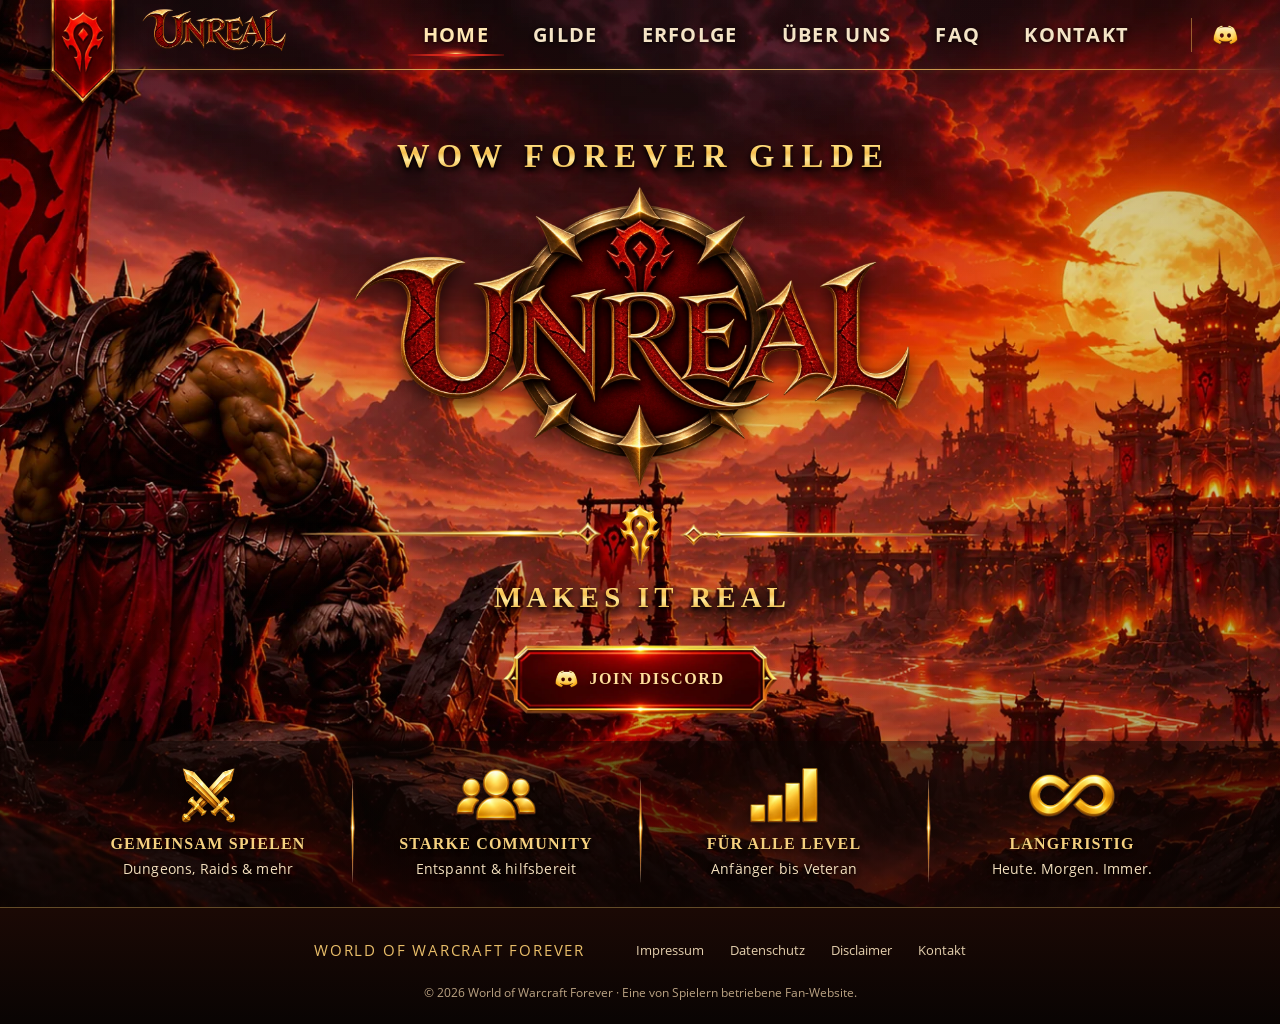
==== index.html @ 1683ee22 "Add files via upload Initial upload of Unreal guild website" ====
<!DOCTYPE html>

<html lang="de">
<head>
<meta charset="utf-8"/>
<meta content="width=device-width, initial-scale=1" name="viewport"/>
<meta content="Unreal ist eine Horde-PvE-Gilde in World of Warcraft Forever. Lerne unsere Gemeinschaft kennen und entdecke Dungeons, Raids, gemeinsame Abenteuer und unsere Werte." name="description"/>
<meta content="#100604" name="theme-color"/>
<title>Unreal – Horde-PvE-Gilde in World of Warcraft Forever</title>
<link href="styles.css?v=v20-home-spacing-header-crest" rel="stylesheet"/>
<meta content="website" property="og:type"/><meta content="de_DE" property="og:locale"/><meta content="Unreal – World of Warcraft Forever" property="og:site_name"/><meta content="Unreal – Horde-PvE-Gilde in World of Warcraft Forever" property="og:title"/><meta content="Unreal ist eine Horde-PvE-Gilde in World of Warcraft Forever. Lerne unsere Gemeinschaft kennen und entdecke Dungeons, Raids, gemeinsame Abenteuer und unsere Werte." property="og:description"/><meta content="summary" name="twitter:card"/><meta content="Unreal – Horde-PvE-Gilde in World of Warcraft Forever" name="twitter:title"/><meta content="Unreal ist eine Horde-PvE-Gilde in World of Warcraft Forever. Lerne unsere Gemeinschaft kennen und entdecke Dungeons, Raids, gemeinsame Abenteuer und unsere Werte." name="twitter:description"/><meta content="index,follow,max-image-preview:large" name="robots"/></head>
<body class="home-page-body">
<header class="site-header">
<a aria-label="Unreal, Startseite" class="brand" href="index.html">
<img alt="" class="brand-banner" src="assets/horde-banner.webp"/>
<span class="brand-copy">
<img alt="Unreal" class="brand-wordmark" src="assets/unreal-wordmark.webp"/>
</span>
</a>
<button aria-expanded="false" aria-label="Menü öffnen" class="menu-toggle">☰</button>
<nav aria-label="Hauptnavigation" class="nav">
<a class="active" href="index.html">Home</a>
<a href="gilde.html">Gilde</a>
<a href="erfolge.html">Erfolge</a>
<a href="ueber-uns.html">Über uns</a>
<a href="faq.html">FAQ</a>
<a href="kontakt.html">Kontakt</a>
</nav>
<a aria-label="Discord-Server öffnen" class="header-discord" href="https://discord.gg/68T92xhXNz">
<img alt="" src="assets/discord-gold.webp"/>
</a>
</header>
<main>
<section aria-label="World of Warcraft Forever" class="hero" id="start">
<div class="hero-content">
<h1 class="hero-kicker">WoW Forever Gilde</h1>
<img alt="UNREAL – Gildenlogo" class="hero-guild-logo" src="assets/unreal-guild-logo.webp"/>
<div aria-hidden="true" class="hero-rule">
<img alt="" class="rule-side rule-left" src="assets/hero-rule-mirrored.webp"/>
<img alt="Symbol der Horde" class="hero-emblem" src="assets/horde-symbol.webp"/>
<img alt="" class="rule-side rule-right" src="assets/hero-rule-right.webp"/>
</div>
<p class="hero-subtitle">Makes it real</p>
<a class="btn btn-discord" href="https://discord.gg/68T92xhXNz">
<span class="cta-label"><img alt="" src="assets/discord-gold.webp"/>Join Discord</span>
</a>
</div>
<div aria-label="Was unsere Gilde ausmacht" class="features">
<article class="feature">
<div class="feature-icon"><img alt="Zwei gekreuzte Schwerter als Symbol für gemeinsame Abenteuer" src="assets/feature-swords.webp"/></div>
<h2>Gemeinsam spielen</h2><p>Dungeons, Raids &amp; mehr</p>
</article>
<article class="feature">
<div class="feature-icon"><img alt="Symbol für die Gemeinschaft der Gilde" src="assets/feature-community.webp"/></div>
<h2>Starke Community</h2><p>Entspannt &amp; hilfsbereit</p>
</article>
<article class="feature">
<div class="feature-icon"><img alt="Symbol für Spieler aller Erfahrungsstufen" src="assets/feature-bars.webp"/></div>
<h2>Für alle Level</h2><p>Anfänger bis Veteran</p>
</article>
<article class="feature">
<div class="feature-icon"><img alt="Unendlichkeitssymbol für langfristiges gemeinsames Spielen" src="assets/feature-infinity.webp"/></div>
<h2>Langfristig</h2><p>Heute. Morgen. Immer.</p>
</article>
</div>
</section>
</main>
<footer class="site-footer">
<div class="footer-top">
<div class="footer-brand">World of Warcraft Forever</div>
<nav aria-label="Fußnavigation" class="footer-links">
<a href="impressum.html">Impressum</a>
<a href="datenschutz.html">Datenschutz</a>
<a href="disclaimer.html">Disclaimer</a>
<a href="kontakt.html">Kontakt</a>
</nav>
</div>
<p class="copyright">© 2026 World of Warcraft Forever · Eine von Spielern betriebene Fan-Website.</p>
</footer>
<script src="script.js"></script>
</body>
</html>
---- styles.css ----
@font-face{font-family:"Open Sans";src:url("assets/fonts/OpenSans-Regular.ttf") format("truetype");font-style:normal;font-weight:400;font-display:swap;}
@font-face{font-family:"Open Sans";src:url("assets/fonts/OpenSans-Semibold.ttf") format("truetype");font-style:normal;font-weight:600;font-display:swap;}
@font-face{font-family:"Open Sans";src:url("assets/fonts/OpenSans-Bold.ttf") format("truetype");font-style:normal;font-weight:700;font-display:swap;}

:root{
  --bg: #100705;
  --bg2: #1b0a06;
  --panel: rgba(30, 10, 6, .88);
  --gold: #e8bd69;
  --gold-soft: #b98b43;
  --red: #8e1711;
  --text: #f5e8d0;
  --muted: #c6ad8b;
  --line: rgba(224, 174, 88, .42);
  --header-h: 82px;
}
*{ box-sizing: border-box; }
html{ scroll-behavior: smooth; }
body{
  margin: 0; background: var(--bg); color: var(--text);
  font-family: "Open Sans", Arial, sans-serif; font-size: max(12px, 16px); line-height: 1.65;
}
a{ color: inherit; text-decoration: none; }
button, a{ -webkit-tap-highlight-color: transparent; }
.site-header{
  position: fixed; inset: 0 0 auto; z-index: 50; min-height: var(--header-h);
  display: flex; align-items: center; justify-content: space-between; gap: 24px;
  padding: 0 clamp(18px, 4vw, 64px);
  background: linear-gradient(180deg, rgba(12,5,3,.92), rgba(12,5,3,.48));
  border-bottom: 1px solid var(--line); backdrop-filter: blur(9px);
}
.brand{ display:flex; align-items:center; gap:14px; min-width: 190px; }
.brand-mark{
  width: 62px; height: 76px; margin-top: 8px; display:grid; place-items:center;
  background: linear-gradient(145deg,#a91d16,#4b0808); border:2px solid var(--gold);
  clip-path: polygon(50% 0, 94% 13%, 90% 75%, 50% 100%, 10% 75%, 6% 13%);
  filter: drop-shadow(0 0 8px rgba(220,90,25,.45));
}
.brand-mark svg{ width: 38px; height: 46px; }
.brand-name{ color:var(--gold); font-size: max(12px, 15px); letter-spacing:.12em; line-height:1.2; text-transform:uppercase; }
.brand-sub{ display:block; color:#e6d2b0; font-size: max(12px, 12px); letter-spacing:.1em; margin-top:4px; }
.nav{ display:flex; align-items:center; justify-content:center; gap:clamp(14px,2.2vw,34px); }
.nav a{ color:#f0dfc2; font-size: max(12px, 13px); letter-spacing:.07em; text-transform:uppercase; padding:29px 0 25px; border-bottom:2px solid transparent; }
.nav a:hover, .nav a.active{ color:var(--gold); border-color:var(--gold); text-shadow:0 0 12px #a94d16; }
.header-discord{ display:flex; align-items:center; gap:9px; color:var(--gold); font-size: max(12px, 13px); border-left:1px solid var(--line); padding-left:22px; }
.header-discord svg{ width:23px; height:23px; fill:currentColor; }
.menu-toggle{ display:none; background:none; border:1px solid var(--line); color:var(--gold); padding:8px 11px; font-size: max(12px, 18px); }
.hero{
  min-height: 100svh; position:relative; display:flex; align-items:center; justify-content:center;
  padding: calc(var(--header-h) + 40px) 22px 40px; overflow:hidden; isolation:isolate;
  background: #210a06 url("assets/horde-hero.webp") center center / cover no-repeat;
}
.hero::before{ content:""; position:absolute; inset:0; z-index:-1; background:linear-gradient(90deg,rgba(15,4,2,.32),rgba(15,4,2,.1) 45%,rgba(15,4,2,.24)),linear-gradient(180deg,rgba(8,3,2,.34),transparent 38%,rgba(10,3,2,.38)); }
.hero-content{ width:min(900px,90vw); text-align:center; margin-left:clamp(80px,16vw,250px); transform:translateY(-2vh); }
.eyebrow{ color:var(--gold); text-transform:uppercase; letter-spacing:.28em; font-size: max(12px, 13px); margin:0 0 10px; text-shadow:0 2px 8px #160400; }
.hero-title{ margin:0; color:#ffe0a0; text-transform:uppercase; font-size: max(12px, clamp(38px,6vw,82px)); line-height:.98; font-weight:500; letter-spacing:.055em; text-shadow:0 4px 20px #190500,0 0 24px rgba(255,157,50,.4); }
.hero-rule{ display:flex; align-items:center; justify-content:center; gap:15px; margin:22px auto 17px; width:min(500px,80%); color:var(--gold); }
.hero-rule::before, .hero-rule::after{ content:""; height:2px; flex:1; background:linear-gradient(90deg,transparent,var(--gold)); box-shadow:0 0 8px #f80; }
.hero-rule::after{ transform:scaleX(-1); }
.horde-glyph{ font-size: max(12px, 31px); line-height:1; color:#ffd47c; text-shadow:0 0 14px #e64b14; }
.hero-subtitle{ margin:0 0 28px; color:#ffe2b0; text-transform:uppercase; letter-spacing:.16em; font-size: max(12px, clamp(17px,2vw,25px)); text-shadow:0 2px 10px #260700; }
.btn{
  display:inline-flex; align-items:center; justify-content:center; gap:12px; min-height:56px;
  padding:13px 34px; border:1px solid #e5b75e; border-radius:4px;
  color:#ffe8bd; background:linear-gradient(180deg,#29130b,#090504);
  box-shadow:0 0 0 3px rgba(14,5,2,.55),0 0 22px rgba(237,119,27,.35),inset 0 1px rgba(255,230,175,.22);
  font-family:inherit; font-size: max(12px, 15px); font-weight:bold; letter-spacing:.12em; text-transform:uppercase;
  transition:transform .2s, box-shadow .2s;
}
.btn:hover{ transform:translateY(-2px); box-shadow:0 0 0 3px rgba(14,5,2,.55),0 0 30px rgba(237,119,27,.6); }
.btn-discord svg{ width:22px; height:22px; fill:currentColor; }
.features{
  position:absolute; bottom:0; left:0; right:0; display:grid; grid-template-columns:repeat(4,1fr);
  padding:25px clamp(12px,5vw,80px) 28px; background:linear-gradient(180deg,rgba(12,4,2,.15),rgba(12,4,2,.86));
  border-top:1px solid rgba(237,184,94,.2);
}
.feature{ text-align:center; padding:0 16px; border-right:1px solid var(--line); }
.feature:last-child{ border:0; }
.feature-icon{ color:var(--gold); font-size: max(12px, 25px); line-height:1.3; }
.feature h2{ margin:6px 0 2px; color:var(--gold); font-size: max(12px, 14px); letter-spacing:.08em; text-transform:uppercase; }
.feature p{ margin:0; color:#e0c9a6; font-size: max(12px, 13px); }
.page-hero{
  min-height:54vh; display:flex; align-items:flex-end; padding:150px clamp(22px,8vw,120px) 54px;
  background:linear-gradient(90deg,rgba(13,4,2,.88),rgba(13,4,2,.34)),url("assets/horde-hero.webp") center 42%/cover no-repeat;
  border-bottom:1px solid var(--line);
}
.page-hero h1{ margin:0; color:var(--gold); font-size: max(12px, clamp(36px,5vw,64px)); font-weight:500; letter-spacing:.04em; text-transform:uppercase; }
.page-hero p{ max-width:720px; margin:12px 0 0; font-size: max(12px, 17px); color:#f0ddc1; }
.content{ width:min(1120px,calc(100% - 44px)); margin:0 auto; padding:70px 0 90px; }
.content h2{ color:var(--gold); font-weight:500; font-size: max(12px, clamp(25px,3vw,36px)); margin:0 0 14px; }
.content h3{ color:#e9c27d; font-size: max(12px, 20px); font-weight:500; margin:28px 0 8px; }
.content p, .content li{ color:#e0d0b8; font-size: max(12px, 16px); }
.lead{ font-size: max(12px, 19px) !important; color:#f3e4ce !important; max-width:850px; }
.cards{ display:grid; grid-template-columns:repeat(3,1fr); gap:18px; margin-top:34px; }
.card{ padding:26px; background:linear-gradient(145deg,rgba(70,25,12,.56),rgba(23,8,5,.9)); border:1px solid var(--line); box-shadow:0 12px 32px rgba(0,0,0,.2); }
.card h3{ margin-top:0; }
.stat-row{ display:grid; grid-template-columns:repeat(3,1fr); gap:16px; margin-top:30px; }
.stat{ text-align:center; padding:25px; border:1px solid var(--line); background:rgba(70,25,12,.28); }
.stat strong{ display:block; color:var(--gold); font-size: max(12px, 25px); }
.contact-panel{ border:1px solid var(--line); padding:28px; background:rgba(70,25,12,.28); max-width:760px; }
.site-footer{ border-top:1px solid var(--line); background:linear-gradient(180deg,#1b0905,#090403); padding:30px 22px 22px; text-align:center; }
.footer-top{ display:flex; align-items:center; justify-content:center; flex-wrap:wrap; gap:clamp(18px,4vw,52px); }
.footer-brand{ color:var(--gold); font-size: max(12px, 15px); letter-spacing:.12em; text-transform:uppercase; }
.footer-links{ display:flex; flex-wrap:wrap; justify-content:center; gap:26px; }
.footer-links a{ color:#e5d0ae; font-size: max(12px, 13px); }
.footer-links a:hover{ color:var(--gold); }
.copyright{ margin:20px 0 0; color:#bba383; font-size: max(12px, 12px); }
.legal-note{ color:#d5b88d; font-size: max(12px, 13px); }
@media (max-width: 900px) {
  .site-header{ min-height:70px; padding:0 16px; }
  .brand{ min-width:0; }
  .brand-mark{ width:48px; height:60px; }
  .brand-mark svg{ width:30px; height:36px; }
  .brand-name{ font-size: max(12px, 13px); }
  .brand-sub{ font-size: max(12px, 12px); }
  .menu-toggle{ display:block; margin-left:auto; }
  .nav{ display:none; position:absolute; top:70px; left:0; right:0; padding:10px 22px 20px; background:rgba(13,5,3,.97); border-bottom:1px solid var(--line); flex-direction:column; gap:0; }
  .nav.open{ display:flex; }
  .nav a{ width:100%; padding:12px 0; text-align:center; }
  .header-discord{ padding-left:14px; }
  .hero{ min-height:100svh; background-position:38% center; padding-bottom:230px; }
  .hero-content{ margin:0; transform:translateY(-5vh); }
  .features{ grid-template-columns:repeat(2,1fr); row-gap:16px; padding:18px 12px 20px; }
  .feature:nth-child(2){ border-right:0; }
  .feature h2{ font-size: max(12px, 12px); }
  .feature p{ font-size: max(12px, 12px); }
}
@media (max-width: 560px) {
  .brand-sub{ display:none; }
  .brand-name{ max-width:135px; }
  .header-discord{ border:0; padding:0; }
  .header-discord span{ display:none; }
  .hero{ background-position:32% center; padding:110px 18px 260px; }
  .hero::before{ background:linear-gradient(180deg,rgba(10,3,2,.35),rgba(10,3,2,.18) 42%,rgba(10,3,2,.7)); }
  .hero-title{ font-size: max(12px, clamp(34px,10vw,52px)); }
  .hero-content{ width:100%; transform:translateY(-3vh); }
  .eyebrow{ font-size: max(12px, 12px); letter-spacing:.16em; }
  .hero-subtitle{ font-size: max(12px, 15px); letter-spacing:.1em; }
  .btn{ min-height:52px; padding:12px 24px; font-size: max(12px, 13px); }
  .feature{ padding:0 6px; }
  .feature-icon{ font-size: max(12px, 21px); }
  .page-hero{ min-height:46vh; padding-top:130px; }
  .content{ padding:48px 0 60px; }
  .cards, .stat-row{ grid-template-columns:1fr; }
}

.site-header{ min-height: 76px; padding-left: clamp(12px, 2.4vw, 38px); padding-right: clamp(18px, 3vw, 48px); }
.brand{ gap: 12px; min-width: 0; height: 76px; }
.brand-banner{ width: 76px; height: 96px; object-fit: contain; align-self: flex-start; margin-top: 0; filter: drop-shadow(0 4px 9px rgba(0,0,0,.75)); }
.brand-name{ font-size: max(12px, 15px); font-weight: 600; letter-spacing: .12em; max-width: 260px; text-shadow: 0 1px 5px #000, 0 0 12px rgba(222,153,50,.35); }
.header-discord{ border-left: 1px solid var(--line); padding-left: 18px; }
.header-discord svg{ width: 27px; height: 27px; }
.hero{ min-height: 100svh; padding-top: 76px; background-position: center center; }
.hero-content{ width: min(1050px, 92vw); margin: 0 auto; transform: translateY(-2vh); text-align: center; }
.hero-kicker{
  margin: 0 0 8px; text-transform: uppercase; letter-spacing: .22em;
  font-size: max(12px, clamp(24px, 3.2vw, 43px)); line-height: 1.15; font-weight: 600;
  background: linear-gradient(180deg,#fff1c5 0%,#f5d68e 28%,#c88b35 62%,#fff0bb 82%,#9b5c1b 100%);
  -webkit-background-clip: text; background-clip: text; color: transparent;
  -webkit-text-stroke: .45px rgba(255,222,157,.55);
  filter: drop-shadow(0 3px 1px #321006) drop-shadow(0 0 15px rgba(255,155,48,.45));
}
.hero-title{
  margin: 0; font-size: max(12px, clamp(76px, 9vw, 126px)); line-height: .98; letter-spacing: .075em;
  font-weight: 500; text-transform: uppercase;
  background: linear-gradient(180deg,#fff6d5 0%,#f7d98e 22%,#d79a43 48%,#fff0b8 66%,#9c5d20 100%);
  -webkit-background-clip: text; background-clip: text; color: transparent;
  -webkit-text-stroke: .8px rgba(255,226,164,.7);
  filter: drop-shadow(0 5px 1px #2a0803) drop-shadow(0 0 22px rgba(255,157,48,.52));
}
.hero-rule{ width: min(610px, 76%); gap: 17px; margin: 24px auto 18px; }
.hero-rule::before, .hero-rule::after{ height: 2px; background: linear-gradient(90deg,transparent,#f4c56f 22%,#fff0bb 50%,#d18b36); box-shadow: 0 0 8px #ed8a28, 0 0 17px rgba(237,138,40,.55); }
.hero-rule::after{ transform: scaleX(-1); }
.hero-emblem{ width: 54px; height: 58px; object-fit: contain; filter: drop-shadow(0 2px 5px #180400) drop-shadow(0 0 10px rgba(255,125,26,.6)); }
.hero-subtitle{ margin: 0 0 30px; font-size: max(12px, clamp(22px, 2.6vw, 34px)); letter-spacing: .16em; color: #ffe6b0; text-shadow: 0 2px 4px #260800,0 0 16px rgba(255,159,52,.55); }
.btn-discord{ min-height: 64px; padding: 15px 42px; font-size: max(12px, 17px); letter-spacing: .13em; background: linear-gradient(180deg,#a91c16 0%,#74100d 55%,#4b0908 100%); border: 1px solid #f1c36e; box-shadow: 0 0 0 3px rgba(22,5,3,.72),0 0 25px rgba(210,61,22,.52),inset 0 1px rgba(255,235,190,.35); }
.btn-discord:hover{ background: linear-gradient(180deg,#c52b1d,#78110c); box-shadow: 0 0 0 3px rgba(22,5,3,.72),0 0 34px rgba(240,83,32,.72); }
.features{ padding: 22px clamp(18px,5vw,84px) 28px; }
.feature{ padding: 0 18px; }
.feature-icon{ font-size: max(12px, 38px); line-height: 1.35; text-shadow: 0 0 12px rgba(237,177,76,.55); }
.feature h2{ margin: 7px 0 4px; font-size: max(12px, 17px); letter-spacing: .1em; text-shadow: 0 1px 5px #1a0602; }
.feature p{ font-size: max(12px, 15px); color: #f0d8b2; }
@media (max-width: 900px) {
  .brand-banner{ width: 58px; height: 76px; }
  .brand-name{ font-size: max(12px, 12px); max-width: 170px; }
  .hero{ padding-top: 70px; }
  .hero-content{ margin: 0 auto; }
  .feature-icon{ font-size: max(12px, 30px); }
  .feature h2{ font-size: max(12px, 13px); }
  .feature p{ font-size: max(12px, 12px); }
}
@media (max-width: 560px) {
  .brand-banner{ width: 48px; height: 65px; }
  .brand-name{ font-size: max(12px, 12px); max-width: 145px; }
  .hero{ background-position: 36% center; padding-top: 100px; }
  .hero-kicker{ font-size: max(12px, clamp(19px, 6vw, 27px)); letter-spacing: .12em; }
  .hero-title{ font-size: max(12px, clamp(62px, 17vw, 86px)); }
  .hero-rule{ margin: 18px auto 14px; }
  .hero-emblem{ width: 44px; height: 48px; }
  .hero-subtitle{ font-size: max(12px, 18px); letter-spacing: .1em; }
  .btn-discord{ min-height: 56px; font-size: max(12px, 14px); padding: 12px 28px; }
  .features{ padding-bottom: 17px; }
  .feature-icon{ font-size: max(12px, 25px); }
  .feature h2{ font-size: max(12px, 12px); }
  .feature p{ font-size: max(12px, 12px); }
}

.brand-banner{
  width: 72px;
  height: 104px;
  object-fit: contain;
  object-position: center top;
  margin-top: 0;
  filter: drop-shadow(0 4px 9px rgba(0,0,0,.78));
}
@media (max-width: 900px) {
  .brand-banner{ width: 56px; height: 82px; }
}
@media (max-width: 560px) {
  .brand-banner{ width: 46px; height: 68px; }
}

.site-header{
  border-bottom: 0;
  background: linear-gradient(180deg, rgba(12,5,3,.96), rgba(12,5,3,.78));
}
.site-header::after{
  content: "";
  position: absolute;
  left: 0; right: 0; bottom: -1px;
  height: 14px;
  pointer-events: none;
  background:
    linear-gradient(90deg, transparent 0, rgba(197,139,56,.9) 7%, #f2c66e 50%, rgba(197,139,56,.9) 93%, transparent 100%) center 7px / 100% 1px no-repeat;
  z-index: 0;
}
.site-header::before{
  content: "◆";
  position: absolute;
  z-index: 2;
  bottom: -9px;
  left: 50%;
  transform: translateX(-50%) rotate(45deg);
  width: 19px; height: 19px;
  display: grid; place-items: center;
  color: #f5cf7c;
  font-size: max(12px, 12px);
  line-height: 1;
  background: linear-gradient(145deg,#3b1709,#100503);
  border: 1px solid #dca64e;
  box-shadow: 0 0 8px rgba(232,157,51,.5);
}
.nav{ position: relative; z-index: 3; align-self: stretch; gap: clamp(12px,2vw,30px); }
.nav a{
  position: relative;
  display: flex; align-items: center;
  padding: 0 15px;
  min-height: 100%;
  border: 0;
  color: #e9d5b3;
  transition: background .2s, color .2s;
}
.nav a:hover{ color: #ffe3a0; background: linear-gradient(180deg,rgba(125,18,12,.2),rgba(153,22,13,.48)); }
.nav a.active{
  color: #ffe2a0;
  background: linear-gradient(180deg,rgba(135,17,12,.58),rgba(104,12,8,.35));
  border: 0;
  text-shadow: 0 0 12px rgba(255,170,67,.5);
}
.nav a.active::after{
  content: "";
  position: absolute;
  left: 0; right: 0; bottom: 9px;
  height: 2px;
  background: linear-gradient(90deg,transparent,#ffd77e 20%,#fff1c1 50%,#ffd77e 80%,transparent);
  box-shadow: 0 0 7px #f2a13d, 0 0 14px rgba(244,142,42,.65);
}
.nav a.active::before{
  content: "";
  position: absolute;
  left: 50%; bottom: 5px;
  width: 6px; height: 6px;
  transform: translateX(-50%) rotate(45deg);
  background: #ffd67b;
  box-shadow: 0 0 9px #f2a13d;
}
.header-discord{ position: relative; z-index: 3; }
.brand{ position: relative; z-index: 3; }

.features{
  padding: 24px clamp(18px,5vw,84px) 30px;
  border-top: 1px solid rgba(231,176,83,.35);
  background: linear-gradient(180deg,rgba(11,4,2,.18),rgba(11,4,2,.88));
}
.feature{
  position: relative;
  border-right: 0;
  padding: 0 24px;
}
.feature:not(:last-child)::after{
  content: "";
  position: absolute;
  top: 5%; bottom: 5%; right: 0;
  width: 2px;
  background: linear-gradient(180deg,transparent,#b77a2e 14%,#f8c46a 48%,#b77a2e 86%,transparent);
  box-shadow: 0 0 6px rgba(255,170,56,.45);
}
.feature-icon{
  display: flex;
  align-items: center;
  justify-content: center;
  color: #f4c56f;
  height: 62px;
  margin-bottom: 5px;
  font-size: 16px;
  text-shadow: 0 0 12px rgba(237,177,76,.65);
}




.feature h2{ font-size: max(12px, 18px); margin: 5px 0 3px; letter-spacing: .09em; }
.feature p{ font-size: max(12px, 16px); }
@media (max-width: 900px) {
  .nav a{ padding: 0 9px; }
  .feature-icon{ height: 52px; }
  
  .feature h2{ font-size: max(12px, 13px); }
  .feature p{ font-size: max(12px, 12px); }
}
@media (max-width: 560px) {
  .site-header::before, .site-header::after{ display: none; }
  .nav{ align-items: center; }
  .nav a{ min-height: 42px; justify-content: center; padding: 10px 0; }
  .nav a.active::after{ bottom: 3px; }
  .nav a.active::before{ bottom: 0; }
  .features{ padding: 17px 8px 19px; }
  .feature{ padding: 0 5px; }
  .feature:not(:last-child)::after{ top: 8%; bottom: 8%; }
  .feature-icon{ height: 43px; margin-bottom: 3px; }
  
  
  
  .feature h2{ font-size: max(12px, 12px); }
  .feature p{ font-size: max(12px, 12px); }
}

:root{ --header-h: 78px; }
body{ font-family: "Open Sans", Arial, sans-serif; }
.site-header{
  min-height: var(--header-h);
  padding: 0 clamp(14px, 3vw, 46px) 0 clamp(20px, 2.8vw, 44px);
  display: flex; align-items: center; gap: clamp(14px, 2.4vw, 38px);
  background: linear-gradient(180deg, rgba(13,5,3,.93), rgba(13,5,3,.72));
  border-bottom: 1px solid rgba(226,177,91,.72);
  backdrop-filter: blur(7px);
}
.site-header::before{
  content: none;
}
.site-header::after{
  height: 20px; bottom: -1px;
  background: url("assets/header-ornament.webp") center bottom / min(698px, 52vw) 20px no-repeat,
    linear-gradient(90deg, transparent, rgba(201,148,66,.75) 12%, #e7bd6a 50%, rgba(201,148,66,.75) 88%, transparent) center 9px / 100% 1px no-repeat;
}
.brand{ height: var(--header-h); min-width: 270px; gap: 15px; position: relative; z-index: 4; }
.brand-banner{
  width: 66px; height: 98px; margin: 0; align-self: flex-start;
  object-fit: contain; object-position: center top;
  filter: drop-shadow(0 4px 8px rgba(0,0,0,.82));
}
.brand-name{
  max-width: 240px; color: #f1cb7a; font-family: "Cinzel", Georgia, serif;
  font-size: max(12px, clamp(12px, 1vw, 15px)); line-height: 1.28;
  letter-spacing: .105em; font-weight: 700; text-transform: uppercase;
  text-shadow: 0 2px 5px #000, 0 0 12px rgba(231,174,75,.25);
}
.nav{ flex: 1; gap: clamp(12px, 2.2vw, 36px); }
.nav a{
  min-height: var(--header-h); padding: 0 9px; display: flex; align-items: center;
  position: relative; border: 0; font-family: "Cinzel", Georgia, serif;
  font-size: max(12px, clamp(12px, .9vw, 14px)); letter-spacing: .075em; font-weight: 600;
  color: #f0dfc3; text-shadow: 0 1px 4px #000;
}
.nav a:hover, .nav a.active{
  color: #ffdf9a; background: linear-gradient(180deg, rgba(126,17,12,.5), rgba(126,17,12,.12));
}
.nav a.active::after{
  content: ""; position: absolute; left: 8px; right: 8px; bottom: 8px; height: 2px;
  background: linear-gradient(90deg, transparent, #ffd16f 25%, #fff0bd 50%, #ffd16f 75%, transparent);
  box-shadow: 0 0 8px #ff9b31, 0 0 15px rgba(255,139,33,.7);
}
.header-discord{
  border-left: 1px solid rgba(218,166,83,.55); padding-left: 22px;
  min-width: 46px; display: flex; justify-content: center; align-items: center;
  position: relative; z-index: 4;
}
.header-discord img{ width: 27px; height: 27px; object-fit: contain; display: block; }
.hero{
  min-height: 100svh; padding: calc(var(--header-h) + 25px) 20px 190px;
  display: flex; justify-content: center; align-items: center;
  background-position: center center; background-size: cover;
}
.hero::before{
  background: linear-gradient(180deg, rgba(12,3,2,.32), rgba(12,3,2,.02) 35%, rgba(12,3,2,.24) 74%, rgba(9,3,2,.62));
}
.hero-content{
  width: min(1000px, 90vw); margin: 0 auto; transform: translateY(-3vh);
  text-align: center; position: relative; z-index: 2;
}
.hero-kicker{
  margin: 0 0 8px; font-family: "Cinzel", Georgia, serif;
  font-size: max(12px, clamp(21px, 2.2vw, 34px)); line-height: 1.35;
  letter-spacing: .24em; font-weight: 600; text-transform: uppercase;
  color: #f5d58d; text-shadow: 0 2px 5px #220800, 0 0 14px rgba(255,171,63,.35);
}
.hero-title{
  margin: 0; font-family: "Cinzel", Georgia, serif;
  font-size: max(12px, clamp(76px, 8.2vw, 122px)); line-height: 1.08;
  font-weight: 600; letter-spacing: .12em; padding-left: .12em;
  text-transform: uppercase;
  background: linear-gradient(180deg,#fff4c8 0%,#f8d98d 25%,#d59a43 51%,#fff0b7 72%,#9a5b20 100%);
  -webkit-background-clip: text; background-clip: text; color: transparent;
  -webkit-text-stroke: .5px rgba(255,225,160,.65);
  filter: drop-shadow(0 4px 1px #260800) drop-shadow(0 0 17px rgba(255,153,46,.36));
}
.hero-rule{
  width: min(760px, 74vw); height: 64px; margin: 12px auto 10px;
  display: flex; align-items: center; justify-content: center; gap: 0;
}
.hero-rule::before, .hero-rule::after{ content: none; }
.rule-side{ display: block; width: calc((100% - 76px)/2); height: 48px; object-fit: fill; }
.hero-emblem{
  display: block; width: 64px; height: 64px; object-fit: contain;
  filter: drop-shadow(0 2px 5px #160300) drop-shadow(0 0 9px rgba(255,136,32,.42));
}
.hero-subtitle{
  margin: 0 0 30px; font-family: "Cinzel", Georgia, serif;
  font-size: max(12px, clamp(20px, 2.1vw, 30px)); line-height: 1.4;
  letter-spacing: .19em; padding-left: .19em; font-weight: 600;
  color: #ffe7b4; text-shadow: 0 2px 5px #1d0600, 0 0 13px rgba(255,160,50,.32);
}
.btn-discord{
  width: clamp(220px, 23vw, 330px); height: 76px; min-height: 76px;
  padding: 0 25px; border: 0; border-radius: 0; box-shadow: none;
  background: url("assets/cta-frame.webp") center / 100% 100% no-repeat;
  filter: drop-shadow(0 5px 8px rgba(0,0,0,.55));
  transition: transform .2s, filter .2s;
}
.btn-discord:hover{ transform: translateY(-2px); filter: drop-shadow(0 6px 12px rgba(255,120,35,.35)); }
.cta-label{
  display: inline-flex; align-items: center; justify-content: center; gap: 12px;
  color: #ffdf9b; font-family: "Cinzel", Georgia, serif;
  font-size: max(12px, 15px); line-height: 1.2; font-weight: 700;
  letter-spacing: .1em; text-transform: uppercase; white-space: nowrap;
  text-shadow: 0 2px 4px #240500;
}
.cta-label img{ width: 25px; height: 25px; object-fit: contain; }
.features{
  bottom: 0; left: 0; right: 0; min-height: 166px;
  display: grid; grid-template-columns: repeat(4,minmax(0,1fr));
  align-items: center; padding: 15px clamp(20px,5vw,82px) 20px;
  background: linear-gradient(180deg,rgba(12,4,2,.06),rgba(12,4,2,.78));
  border-top: 1px solid rgba(231,181,91,.36);
}
.feature{
  min-height: 118px; padding: 0 clamp(8px,1.4vw,24px);
  border: 0; position: relative; display: flex; flex-direction: column;
  align-items: center; justify-content: center; text-align: center;
}
.feature:not(:last-child)::after{
  content: ""; position: absolute; right: 0; top: 4px; bottom: 4px;
  width: 12px; background: url("assets/feature-divider.webp") center / 12px 100% no-repeat;
  opacity: .98;
}
.feature-icon{
  height: 67px; width: 100%; display: flex; justify-content: center; align-items: center;
  margin-bottom: 3px; color: transparent; font-size: max(12px, 0); line-height: 1;
  text-shadow: none;
}
.feature-icon img{
  display: block; width: auto; height: 62px; max-width: min(112px, 70%);
  object-fit: contain; filter: drop-shadow(0 2px 4px rgba(0,0,0,.35));
}
.feature h2{
  margin: 3px 0 2px; font-family: "Cinzel", Georgia, serif;
  font-size: max(12px, clamp(13px, 1.05vw, 17px)); line-height: 1.45;
  letter-spacing: .075em; font-weight: 700; color: #f4c76f;
  text-transform: uppercase; text-shadow: 0 2px 5px #160400;
}
.feature p{
  margin: 0; font-family: "Open Sans", Arial, sans-serif;
  font-size: max(12px, clamp(12px, .9vw, 14px)); line-height: 1.5;
  letter-spacing: .025em; color: #f1ddbb; text-shadow: 0 2px 4px #160400;
}
.site-footer{ position: relative; z-index: 3; }
@media (max-width: 900px) {
  .site-header{ min-height: 70px; gap: 12px; }
  .brand{ height: 70px; min-width: 220px; }
  .brand-banner{ width: 54px; height: 84px; }
  .brand-name{ font-size: max(12px, 12px); }
  .nav{ gap: 6px; }
  .nav a{ padding: 0 7px; font-size: max(12px, 12px); }
  .header-discord{ padding-left: 13px; min-width: 36px; }
  .hero{ padding-bottom: 220px; }
  .features{ min-height: 190px; padding-left: 12px; padding-right: 12px; }
  .feature{ min-height: 145px; }
  .feature-icon{ height: 58px; }
  .feature-icon img{ height: 52px; }
}
@media (max-width: 680px) {
  .site-header{ min-height: 68px; padding: 0 14px; }
  .brand{ min-width: 0; height: 68px; gap: 9px; }
  .brand-banner{ width: 46px; height: 72px; }
  .brand-name{ font-size: max(12px, 12px); max-width: 170px; letter-spacing: .08em; }
  .menu-toggle{ display: block; margin-left: auto; position: relative; z-index: 5; }
  .nav{
    display: none; position: absolute; top: 68px; left: 0; right: 0;
    padding: 8px 20px 18px; background: rgba(12,4,3,.98);
    border-bottom: 1px solid var(--line); flex-direction: column; gap: 0;
  }
  .nav.open{ display: flex; }
  .nav a{ width: 100%; min-height: 44px; justify-content: center; padding: 10px; }
  .nav a.active::after{ bottom: 3px; left: 34%; right: 34%; }
  .header-discord{ border-left: 1px solid var(--line); padding-left: 10px; min-width: 34px; }
  .header-discord img{ width: 23px; height: 23px; }
  .hero{ min-height: 100svh; padding: 110px 14px 300px; background-position: 37% center; }
  .hero-content{ width: 100%; transform: translateY(-2vh); }
  .hero-kicker{ font-size: max(12px, clamp(15px, 4.5vw, 22px)); letter-spacing: .16em; padding-left: .16em; }
  .hero-title{ font-size: max(12px, clamp(58px, 15vw, 82px)); letter-spacing: .09em; padding-left: .09em; }
  .hero-rule{ width: min(94vw, 580px); height: 50px; margin: 8px auto; }
  .rule-side{ width: calc((100% - 54px)/2); height: 36px; }
  .hero-emblem{ width: 48px; height: 48px; }
  .hero-subtitle{ font-size: max(12px, clamp(15px, 4.2vw, 20px)); letter-spacing: .12em; padding-left: .12em; margin-bottom: 22px; }
  .btn-discord{ width: 230px; height: 60px; min-height: 60px; }
  .cta-label{ font-size: max(12px, 12px); gap: 9px; }
  .cta-label img{ width: 21px; height: 21px; }
  .features{
    min-height: 270px; grid-template-columns: repeat(2,minmax(0,1fr));
    padding: 12px 8px 15px; row-gap: 5px;
  }
  .feature{ min-height: 118px; padding: 0 7px; }
  .feature:nth-child(2)::after{ display: none; }
  .feature:not(:last-child)::after{ top: 8px; bottom: 8px; }
  .feature-icon{ height: 53px; margin-bottom: 0; }
  .feature-icon img{ height: 47px; max-width: 90px; }
  .feature h2{ font-size: max(12px, 12px); letter-spacing: .04em; }
  .feature p{ font-size: max(12px, 12px); }
}

:root{ --header-h: 90px; }

.site-header{
  min-height: 90px;
  height: 90px;
  padding: 0 clamp(22px, 3.2vw, 52px) 0 clamp(24px, 3.2vw, 52px);
  border: 0;
  background: linear-gradient(180deg, rgba(13,5,3,.97), rgba(13,5,3,.88));
  backdrop-filter: blur(8px);
}
.site-header::before{ content: none !important; display: none !important; }
.site-header::after{
  content: "";
  position: absolute;
  left: 0; right: 0; bottom: -1px;
  height: 27px;
  pointer-events: none;
  z-index: 2;
  background: url("assets/header-ornament.webp") center bottom / auto 27px no-repeat;
}
.brand{ height: 90px; min-width: 300px; gap: 14px; }
.brand-banner{
  width: 82px; height: 116px; margin: 0;
  object-fit: contain; object-position: center top;
  align-self: flex-start;
}
.brand-name{
  font-size: max(12px, clamp(13px, .95vw, 16px));
  line-height: 1.25;
  letter-spacing: .10em;
}
.nav{ gap: clamp(13px, 2vw, 30px); height: 90px; }
.nav a{
  height: 90px; min-height: 90px;
  padding: 0 12px;
  font-size: max(12px, clamp(12px, .85vw, 14px));
  letter-spacing: .07em;
  border: 0;
}
.nav a.active{
  background: linear-gradient(180deg, rgba(130,18,12,.64), rgba(112,13,8,.42));
}
.nav a.active::after{
  bottom: 9px; height: 2px;
  left: 8px; right: 8px;
}
.nav a.active::before{ display: none; }
.header-discord{
  height: 38px; min-width: 48px;
  padding-left: 22px;
  border-left: 1px solid rgba(211,157,75,.58);
}
.header-discord img{ width: 27px; height: 27px; }

.hero{
  height: 100svh;
  min-height: 720px;
  padding: 90px 22px 166px;
  background-position: center center;
  background-size: cover;
}
.hero::before{
  background:
    linear-gradient(90deg, rgba(12,3,2,.20), rgba(12,3,2,.02) 48%, rgba(12,3,2,.15)),
    linear-gradient(180deg, rgba(8,3,2,.20), transparent 34%, rgba(10,3,2,.18) 72%, rgba(10,3,2,.34));
}
.hero-content{
  width: min(1000px, 88vw);
  margin: 0 auto;
  transform: translateY(-5vh);
}
.hero-kicker{
  font-size: max(12px, clamp(18px, 1.75vw, 26px));
  line-height: 1.35;
  letter-spacing: .24em;
  padding-left: .24em;
  margin-bottom: 7px;
}
.hero-title{
  font-size: max(12px, clamp(72px, 7.2vw, 104px));
  line-height: 1.06;
  letter-spacing: .105em;
  padding-left: .105em;
}
.hero-rule{
  width: min(690px, 68vw);
  height: 62px;
  margin: 12px auto 8px;
  gap: 0;
}
.rule-side{
  width: calc((100% - 68px)/2);
  height: 52px;
  object-fit: fill;
}
.hero-emblem{ width: 62px; height: 62px; }
.hero-subtitle{
  font-size: max(12px, clamp(19px, 2vw, 28px));
  line-height: 1.4;
  letter-spacing: .17em;
  padding-left: .17em;
  margin: 0 0 25px;
}
.btn-discord{
  width: clamp(230px, 18vw, 280px);
  height: 68px; min-height: 68px;
  padding: 0 28px;
}
.cta-label{ font-size: max(12px, 14px); letter-spacing: .09em; }
.cta-label img{ width: 23px; height: 23px; }

.features{
  position: absolute;
  left: 0; right: 0; bottom: 0;
  height: 166px; min-height: 166px;
  display: grid;
  grid-template-columns: repeat(4, minmax(0,1fr));
  align-items: center;
  padding: 10px clamp(22px, 5vw, 78px) 13px;
  background: linear-gradient(180deg, rgba(15,5,3,.80), rgba(13,4,3,.90));
  border-top: 1px solid rgba(214,157,76,.28);
  box-shadow: inset 0 14px 24px rgba(0,0,0,.14);
}
.feature{
  min-height: 130px;
  padding: 0 18px;
  border: 0 !important;
  display: flex;
  flex-direction: column;
  justify-content: center;
  align-items: center;
  text-align: center;
  position: relative;
}
.feature:not(:last-child)::after{
  content: "";
  position: absolute;
  top: 50%;
  right: 0;
  transform: translateY(-50%);
  width: 10px;
  height: 112px;
  background: url("assets/feature-divider.webp") center center / auto 112px no-repeat;
  box-shadow: none;
  opacity: 1;
}
.feature-icon{
  width: 100%;
  height: 62px;
  margin: 0 0 3px;
  display: flex;
  justify-content: center;
  align-items: center;
}
.feature-icon img{
  display: block;
  width: auto;
  height: 54px;
  max-width: 116px;
  object-fit: contain;
  filter: none;
}
.feature:nth-child(2) .feature-icon img{ height: 56px; }
.feature:nth-child(3) .feature-icon img{ height: 56px; }
.feature:nth-child(4) .feature-icon img{ height: 52px; }
.feature h2{
  margin: 2px 0 2px;
  font-size: max(12px, clamp(14px, 1.12vw, 17px));
  line-height: 1.4;
  letter-spacing: .075em;
}
.feature p{
  margin: 0;
  font-size: max(12px, clamp(12px, .95vw, 15px));
  line-height: 1.45;
  letter-spacing: .015em;
}

@media (max-width: 900px) {
  :root{ --header-h: 72px; }
  .site-header{ height: 72px; min-height: 72px; padding: 0 16px; }
  .site-header::after{ height: 20px; background-size: auto 20px; }
  .brand{ height: 72px; min-width: 210px; gap: 10px; }
  .brand-banner{ width: 60px; height: 88px; }
  .brand-name{ font-size: max(12px, 12px); }
  .nav{ height: 72px; gap: 5px; }
  .nav a{ height: 72px; min-height: 72px; padding: 0 7px; font-size: max(12px, 12px); }
  .header-discord{ padding-left: 12px; min-width: 36px; }
  .hero{ padding: 72px 18px 174px; }
  .hero-content{ transform: translateY(-3vh); }
  .features{ height: 174px; min-height: 174px; padding: 8px 12px 10px; }
  .feature{ min-height: 145px; padding: 0 8px; }
  .feature:not(:last-child)::after{ height: 100px; background-size: auto 100px; }
  .feature-icon{ height: 56px; }
  .feature-icon img{ height: 48px; max-width: 94px; }
  .feature h2{ font-size: max(12px, 13px); }
  .feature p{ font-size: max(12px, 12px); }
}
@media (max-width: 680px) {
  .site-header{ height: 68px; min-height: 68px; }
  .site-header::after{ display: none; }
  .brand{ height: 68px; min-width: 0; }
  .brand-banner{ width: 48px; height: 72px; }
  .brand-name{ font-size: max(12px, 12px); max-width: 165px; }
  .nav{ top: 68px; height: auto; }
  .nav a{ height: auto; min-height: 44px; }
  .hero{
    height: auto; min-height: 100svh;
    padding: 112px 14px 290px;
    background-position: 36% center;
  }
  .hero-content{ transform: translateY(-2vh); width: 100%; }
  .hero-kicker{ font-size: max(12px, clamp(15px, 4.4vw, 21px)); letter-spacing: .14em; padding-left: .14em; }
  .hero-title{ font-size: max(12px, clamp(58px, 15vw, 80px)); letter-spacing: .08em; padding-left: .08em; }
  .hero-rule{ width: 94vw; height: 48px; margin: 8px auto; }
  .rule-side{ width: calc((100% - 50px)/2); height: 36px; }
  .hero-emblem{ width: 46px; height: 46px; }
  .hero-subtitle{ font-size: max(12px, clamp(15px, 4vw, 19px)); letter-spacing: .1em; padding-left: .1em; margin-bottom: 20px; }
  .btn-discord{ width: 220px; height: 58px; min-height: 58px; }
  .cta-label{ font-size: max(12px, 12px); }
  .cta-label img{ width: 20px; height: 20px; }
  .features{
    height: 270px; min-height: 270px;
    grid-template-columns: repeat(2, minmax(0,1fr));
    padding: 10px 8px 12px;
    row-gap: 2px;
  }
  .feature{ min-height: 120px; padding: 0 5px; }
  .feature:nth-child(2)::after{ display: none; }
  .feature:not(:last-child)::after{ height: 90px; background-size: auto 90px; }
  .feature-icon{ height: 50px; }
  .feature-icon img{ height: 43px; max-width: 84px; }
  .feature h2{ font-size: max(12px, 12px); letter-spacing: .035em; }
  .feature p{ font-size: max(12px, 12px); }
}

:root{ --header-h: 74px; }
.site-header{
  height: 74px;
  min-height: 74px;
  padding: 0 clamp(22px, 3vw, 48px);
  gap: 18px;
  background: linear-gradient(180deg, rgba(12,5,3,.10), rgba(12,5,3,.03));
  border: 0;
  backdrop-filter: none;
  transition: background .22s ease, backdrop-filter .22s ease;
}
.site-header.is-scrolled{
  background: linear-gradient(180deg, rgba(12,5,3,.97), rgba(12,5,3,.90));
  backdrop-filter: blur(9px);
}

.site-header::before{
  content: "";
  position: absolute;
  left: 0; right: 0; bottom: 0;
  height: 1px;
  background: linear-gradient(90deg, rgba(194,137,55,.55), rgba(232,189,105,.9) 50%, rgba(194,137,55,.55));
  pointer-events: none;
}
.site-header::after{
  content: "";
  position: absolute;
  width: min(698px, 70vw);
  height: 25px;
  left: 50%; bottom: -1px;
  transform: translateX(-50%);
  background: url("assets/header-ornament.webp") center center / 100% 25px no-repeat;
  pointer-events: none;
  z-index: 3;
}
.brand{
  height: 74px;
  min-width: 285px;
  gap: 12px;
  position: relative;
  z-index: 4;
}
.brand-banner{
  width: 76px;
  height: 112px;
  margin: 0;
  object-fit: contain;
  object-position: top center;
  align-self: flex-start;
  filter: drop-shadow(0 4px 8px rgba(0,0,0,.65));
}
.brand-name{
  font-size: max(12px, clamp(12px, .92vw, 15px));
  line-height: 1.22;
  letter-spacing: .10em;
}
.nav{
  height: 74px;
  gap: clamp(12px, 1.8vw, 28px);
  position: relative;
  z-index: 4;
}
.nav a{
  height: 65px;
  min-height: 65px;
  align-self: flex-start;
  display: flex;
  align-items: center;
  justify-content: center;
  position: relative;
  padding: 0 12px;
  border: 0 !important;
  border-radius: 0;
  font-size: max(12px, clamp(12px, .82vw, 14px));
  letter-spacing: .07em;
  text-shadow: 0 1px 5px rgba(0,0,0,.8);
  background: transparent;
}
.nav a:hover{ background: rgba(95,12,8,.25); }
.nav a.active{
  background: linear-gradient(180deg, rgba(127,17,12,.58), rgba(100,10,7,.34));
  box-shadow: inset 0 -2px 0 rgba(237,177,80,.95), 0 5px 15px rgba(111,18,8,.12);
  color: #f4cf82;
}
.nav a.active::after{
  content: "";
  position: absolute;
  left: 50%; bottom: -2px;
  width: 6px; height: 6px;
  transform: translateX(-50%) rotate(45deg);
  background: #f5ca75;
  box-shadow: 0 0 9px 3px rgba(255,174,57,.62);
}
.nav a.active::before{ display: none !important; }
.header-discord{
  position: relative;
  z-index: 4;
  height: 34px;
  min-width: 42px;
  padding-left: 18px;
  border-left: 1px solid rgba(211,157,75,.58);
}
.header-discord img{ width: 25px; height: 25px; object-fit: contain; }

.hero{ padding-top: 74px; }

.features{
  background: linear-gradient(180deg, rgba(13,5,3,.43), rgba(13,5,3,.62));
  border-top: 0 !important;
  box-shadow: none !important;
}

@media (max-width: 900px) {
  :root{ --header-h: 68px; }
  .site-header{ height: 68px; min-height: 68px; padding: 0 16px; }
  .site-header::after{ width: min(520px, 72vw); height: 20px; background-size: 100% 20px; }
  .brand{ height: 68px; min-width: 205px; }
  .brand-banner{ width: 58px; height: 88px; }
  .nav{ height: 68px; gap: 4px; }
  .nav a{ height: 60px; min-height: 60px; padding: 0 8px; }
  .header-discord{ padding-left: 12px; min-width: 34px; }
  .hero{ padding-top: 68px; }
}
@media (max-width: 680px) {
  .site-header{ height: 66px; min-height: 66px; }
  .site-header::after{ display: none; }
  .brand{ height: 66px; min-width: 0; }
  .brand-banner{ width: 48px; height: 72px; }
  .brand-name{ font-size: max(12px, 12px); }
  .nav{ top: 66px; height: auto; }
  .nav a{ height: auto; min-height: 44px; width: 100%; }
  .hero{ padding-top: 100px; }
}

.site-header{
  height: var(--header-h); min-height: var(--header-h);
  padding: 0 clamp(18px, 3vw, 48px) 0 clamp(18px, 2.4vw, 38px);
  display: flex; align-items: center; gap: clamp(16px, 2.2vw, 34px);
  background: transparent; border: 0; box-shadow: none; backdrop-filter: none;
  transition: background .25s ease, backdrop-filter .25s ease;
}
.site-header.is-scrolled{
  background: rgba(12, 5, 3, .70);
  backdrop-filter: blur(10px);
  box-shadow: 0 5px 18px rgba(0,0,0,.16);
}
.site-header::after{
  content: ""; position: absolute; z-index: 1; pointer-events: none;
  left: 0; right: 0; bottom: -24px; height: 48px;
  background:
    linear-gradient(90deg, transparent 0%, rgba(190,132,48,.95) 7%, #e8bd69 50%, rgba(190,132,48,.95) 93%, transparent 100%) center 24px / 100% 1px no-repeat,
    url("assets/header-ornament-center.webp") center center / auto 48px no-repeat;
}

.brand{ flex: 0 0 auto; height: var(--header-h); min-width: 0; gap: 13px; z-index: 3; }
.brand-banner{
  width: 82px; height: 116px; margin: 0; align-self: flex-start;
  object-fit: contain; object-position: center top;
  filter: drop-shadow(0 4px 8px rgba(0,0,0,.72));
}
.brand-name{ font-size: max(12px, clamp(13px, 1vw, 16px)); line-height: 1.2; letter-spacing: .105em; white-space: nowrap; }
.nav{ flex: 1 1 auto; align-self: stretch; justify-content: center; align-items: stretch; gap: clamp(7px, 1.1vw, 20px); z-index: 3; }
.nav a{
  position: relative; display: flex; align-items: center; justify-content: center;
  min-height: var(--header-h); padding: 0 clamp(12px, 1.25vw, 21px);
  border: 0; border-radius: 0; color: #f0dfc2;
  font-size: max(12px, clamp(12px, .78vw, 13px)); letter-spacing: .075em;
  background: transparent; transition: color .2s ease, background .2s ease;
}
.nav a:hover{ color: #ffe7b3; background: rgba(113, 18, 12, .20); }
.nav a.active{
  color: #ffe5a9;
  background: linear-gradient(180deg, rgba(130,17,12,.62), rgba(112,13,9,.36));
  text-shadow: 0 0 10px rgba(255,174,70,.38);
}
.nav a.active::after{
  content: ""; position: absolute; left: 0; right: 0; bottom: 10px; height: 2px;
  background: linear-gradient(90deg, transparent, #f2bd5d 18%, #fff0bf 50%, #f2bd5d 82%, transparent);
  box-shadow: 0 0 7px #f5a13c, 0 0 13px rgba(245,145,47,.62);
}
.nav a.active::before{
  content: ""; position: absolute; width: 5px; height: 5px; left: 50%; bottom: 7px;
  transform: translateX(-50%) rotate(45deg); background: #fff0b7;
  box-shadow: 0 0 8px 2px rgba(255,174,65,.7);
}
.header-discord{ flex: 0 0 auto; z-index: 3; border-left: 1px solid rgba(219,166,79,.55); padding: 0 0 0 20px; }
.header-discord img{ display: block; width: 25px; height: 25px; object-fit: contain; }
.hero{ min-height: 100svh; padding: 112px 22px 0; background-position: center center; }
.hero-content{ width: min(1040px, 90vw); margin: 0 auto; transform: translateY(-1vh); text-align: center; }
.hero-kicker{ font-size: max(12px, clamp(22px, 2.35vw, 34px)); letter-spacing: .23em; }
.hero-title{ letter-spacing: .085em; }
.hero-subtitle{ font-size: max(12px, clamp(20px, 2.1vw, 29px)); letter-spacing: .15em; }
.btn-discord{
  min-height: 62px; min-width: 230px; padding: 14px 34px;
  background: url("assets/cta-frame.webp") center / 100% 100% no-repeat,
              linear-gradient(180deg,#a91c16 0%,#74100d 55%,#4b0908 100%);
  border: 0; border-radius: 0; box-shadow: 0 4px 16px rgba(0,0,0,.38);
  font-size: max(12px, 18px); letter-spacing: .12em;
}
.btn-discord:hover{ background-image: url("assets/cta-frame.webp"), linear-gradient(180deg,#c52b1d,#78110c); }
.cta-label{ display: inline-flex; align-items: center; justify-content: center; gap: 12px; white-space: nowrap; }
.cta-label img{ width: 24px; height: 24px; object-fit: contain; }
.features{
  padding: 18px clamp(18px, 5vw, 84px) 24px;
  border: 0;
  background: linear-gradient(180deg, rgba(13,5,3,.10), rgba(13,5,3,.58));
}
.feature{ padding: 0 22px; }
.feature-icon{ height: 62px; margin: 0 0 5px; }
.feature-icon img{ display: block; width: auto; height: 56px; max-width: 76px; object-fit: contain; filter: drop-shadow(0 2px 3px rgba(0,0,0,.55)); }
.feature:nth-child(2) .feature-icon img{ height: 57px; max-width: 82px; }
.feature:nth-child(3) .feature-icon img{ height: 58px; max-width: 76px; }
.feature:nth-child(4) .feature-icon img{ height: 52px; max-width: 88px; }
.feature h2{ font-size: max(12px, clamp(14px, 1.1vw, 18px)); letter-spacing: .075em; }
.feature p{ font-size: max(12px, clamp(13px, .95vw, 15px)); }
.feature:not(:last-child)::after{
  width: 10px; top: 4%; bottom: 4%; right: -5px;
  background: url("assets/feature-divider.webp") center / 100% 100% no-repeat;
  box-shadow: none;
}
@media (max-width: 900px) {
  .site-header{ padding: 0 16px; }
  .brand-banner{ width: 66px; height: 94px; }
  .nav{ gap: 2px; }
  .nav a{ padding: 0 9px; font-size: max(12px, 12px); }
  .header-discord{ padding-left: 12px; }
  .hero{ padding-top: 104px; }
}
@media (max-width: 700px) {
  .site-header{ height: 70px; min-height: 70px; }
  .brand{ height: 70px; }
  .brand-banner{ width: 54px; height: 78px; }
  .brand-name{ font-size: max(12px, 12px); white-space: normal; }
  .menu-toggle{ display: block; margin-left: auto; z-index: 4; }
  .nav{ display: none; position: absolute; top: 70px; left: 0; right: 0; padding: 10px 18px 16px; background: rgba(12,5,3,.90); backdrop-filter: blur(10px); flex-direction: column; gap: 0; }
  .nav.open{ display: flex; }
  .nav a{ width: 100%; min-height: 42px; padding: 9px 0; font-size: max(12px, 12px); }
  .nav a.active::after{ bottom: 2px; left: 30%; right: 30%; }
  .nav a.active::before{ bottom: 0; }
  .header-discord{ border: 0; padding: 0; }
  .header-discord img{ width: 23px; height: 23px; }
  .site-header::after{ bottom: -18px; height: 36px; background-size: 100% 1px, auto 36px; background-position: center 18px, center center; }
  .hero{ min-height: 100svh; padding: 100px 14px 235px; background-position: 36% center; }
  .hero-content{ width: 100%; transform: translateY(-2vh); }
  .hero-kicker{ font-size: max(12px, clamp(17px, 5vw, 24px)); letter-spacing: .12em; }
  .hero-title{ font-size: max(12px, clamp(58px, 15vw, 82px)); }
  .hero-subtitle{ font-size: max(12px, clamp(15px, 4vw, 19px)); letter-spacing: .09em; }
  .btn-discord{ min-width: 190px; min-height: 54px; padding: 12px 25px; font-size: max(12px, 15px); }
  .cta-label img{ width: 21px; height: 21px; }
  .features{ grid-template-columns: repeat(2,1fr); row-gap: 16px; padding: 17px 10px 18px; }
  .feature{ padding: 0 6px; }
  .feature:nth-child(2)::after{ display: none; }
  .feature-icon{ height: 45px; }
  .feature-icon img{ height: 40px; max-width: 58px; }
  .feature:nth-child(2) .feature-icon img{ height: 42px; }
  .feature:nth-child(3) .feature-icon img{ height: 42px; }
  .feature:nth-child(4) .feature-icon img{ height: 38px; }
  .feature h2{ font-size: max(12px, 12px); }
  .feature p{ font-size: max(12px, 12px); }
}

.site-header::before{
  height: 1px; bottom: 0;
  background: linear-gradient(90deg, rgba(186,128,45,.72), rgba(232,185,91,.9) 50%, rgba(186,128,45,.72));
}
.site-header::after{
  width: min(698px, 90vw); height: 25px; left: 50%; bottom: -1px;
  background-image: url("assets/header-ornament.webp");
  background-repeat: no-repeat; background-position: center center;
  background-size: auto 25px; transform: translateX(-50%);
  pointer-events: none;
}
.nav{ align-items: center; height: 100%; }
.nav a{
  height: 42px; min-height: 42px; align-self: center;
  padding: 0 16px; flex: 0 0 auto;
  background: transparent !important; box-shadow: none !important;
  border: 0 !important; position: relative;
}
.nav a:hover{ background: rgba(111,13,8,.18) !important; }
.nav a.active{
  background: linear-gradient(180deg, rgba(119,15,10,.42), rgba(119,15,10,.24)) !important;
  color: #f5d28d; box-shadow: none !important;
}
.nav a.active::after{
  content: ""; position: absolute; left: 0; right: 0; width: auto;
  height: 2px; bottom: -16px; transform: none;
  background: linear-gradient(90deg, transparent, #d69b43 18%, #ffe1a0 50%, #d69b43 82%, transparent);
  box-shadow: 0 0 7px rgba(255,177,67,.65);
}

.hero-rule{
  display: flex; align-items: center; justify-content: center; gap: 0;
  width: min(650px, 82vw); height: 66px; margin: 18px auto 14px;
}
.hero-rule .rule-side{
  display: block; width: min(44%, 285px); height: auto; max-height: 34px;
  object-fit: contain; flex: 1 1 0;
}
.hero-rule .hero-emblem{
  display: block; width: clamp(48px, 4.2vw, 66px); height: clamp(48px, 4.2vw, 66px);
  object-fit: contain; flex: 0 0 auto; margin: 0 7px;
  filter: drop-shadow(0 2px 5px rgba(0,0,0,.55));
}

.site-header{
  height: 78px !important;
  min-height: 78px !important;
  border: 0 !important;
  background: linear-gradient(180deg, rgba(12,5,3,.30), rgba(12,5,3,.16)) !important;
  backdrop-filter: none !important;
  overflow: visible;
}
.site-header.is-scrolled{
  background: rgba(12,5,3,.76) !important;
  backdrop-filter: blur(9px) !important;
}
.site-header::before{
  content: "" !important;
  display: block !important;
  position: absolute !important;
  left: 0 !important; right: 0 !important; bottom: 0 !important;
  height: 1px !important;
  background: linear-gradient(90deg, rgba(174,119,43,.75), #e8bd69 50%, rgba(174,119,43,.75)) !important;
  pointer-events: none;
  z-index: 5;
}
.site-header::after{ content: none !important; display: none !important; }

.nav{ height: 100% !important; align-items: center !important; }
.nav a{
  height: 40px !important;
  min-height: 40px !important;
  padding: 0 15px !important;
  display: flex !important;
  align-items: center !important;
  justify-content: center !important;
  border: 0 !important;
  background: transparent !important;
  box-shadow: none !important;
  position: relative !important;
}
.nav a:hover{ background: rgba(117,17,11,.18) !important; }
.nav a.active{
  height: 40px !important;
  min-height: 40px !important;
  background: linear-gradient(180deg, rgba(130,20,13,.48), rgba(130,20,13,.28)) !important;
  color: #f5d28d !important;
  box-shadow: none !important;
  border: 0 !important;
}
.nav a.active::before, .nav a.active::after{ content: none !important; display: none !important; }

@media (max-width: 900px) {
  .site-header{ height: 70px !important; min-height: 70px !important; }
  .nav a{ height: 38px !important; min-height: 38px !important; }
  .nav a.active{ height: 38px !important; min-height: 38px !important; }
}
@media (max-width: 700px) {
  .site-header{ height: 68px !important; min-height: 68px !important; }
  .site-header::before{ display: block !important; }
  .nav{ top: 68px !important; }
  .nav a, .nav a.active{ height: auto !important; min-height: 44px !important; }
}

.nav a.active{
  position: relative !important;
}
.nav a.active::after{
  content: "" !important;
  display: block !important;
  position: absolute !important;
  left: 0 !important;
  right: 0 !important;
  bottom: 0 !important;
  height: 2px !important;
  background: linear-gradient(90deg, transparent, #d69b43 16%, #ffe1a0 50%, #d69b43 84%, transparent) !important;
  box-shadow: 0 0 7px rgba(255,177,67,.65) !important;
  pointer-events: none;
}
@media (max-width: 700px) {
  .nav a.active::after{
    bottom: 0 !important;
    left: 25% !important;
    right: 25% !important;
  }
}

.site-header{
  position: fixed !important;
  top: 0 !important;
  left: 0 !important;
  right: 0 !important;
  z-index: 1000 !important;
  height: 78px !important;
  min-height: 78px !important;
  border: 0 !important;
  background: linear-gradient(180deg, rgba(12,5,3,.30), rgba(12,5,3,.16)) !important;
  overflow: visible !important;
}

.site-header::after{
  content: none !important;
  display: none !important;
  background: none !important;
}

.site-header::before{
  content: "" !important;
  display: block !important;
  position: absolute !important;
  left: 0 !important;
  right: 0 !important;
  top: auto !important;
  bottom: 0 !important;
  width: 100% !important;
  height: 2px !important;
  transform: none !important;
  border: 0 !important;
  background: linear-gradient(90deg, #8c5b20 0%, #d7a34e 22%, #f2d18a 50%, #d7a34e 78%, #8c5b20 100%) !important;
  box-shadow: 0 1px 5px rgba(225,171,78,.28) !important;
  z-index: 20 !important;
  pointer-events: none !important;
}

.nav a.active::after{
  content: "" !important;
  display: block !important;
  position: absolute !important;
  left: 0 !important;
  right: 0 !important;
  bottom: 0 !important;
  height: 2px !important;
  background: linear-gradient(90deg, transparent, #d69b43 16%, #ffe1a0 50%, #d69b43 84%, transparent) !important;
  box-shadow: 0 0 7px rgba(255,177,67,.65) !important;
}

.brand-name{ font-size: max(12px, 15px) !important; letter-spacing: .10em !important; }
.nav a{ font-size: max(12px, 14px) !important; letter-spacing: .07em !important; }
.hero-kicker{ font-size: max(12px, clamp(22px, 2.35vw, 34px)) !important; }
.hero-subtitle{ font-size: max(12px, clamp(19px, 2vw, 28px)) !important; }
.btn-discord{ font-size: max(12px, 17px) !important; }
.feature h2{ font-size: max(12px, clamp(14px, 1.1vw, 18px)) !important; }
.feature p{ font-size: max(12px, 13px) !important; }
body{ font-size: max(12px, 14px); }
@media (max-width: 900px) {
  .site-header{ height: 70px !important; min-height: 70px !important; }
  .nav a{ font-size: max(12px, 13px) !important; }
  .brand-name{ font-size: max(12px, 13px) !important; }
}
@media (max-width: 700px) {
  .site-header{ height: 68px !important; min-height: 68px !important; }
  .nav{ top: 68px !important; }
  .nav a{ font-size: max(12px, 14px) !important; }
  .brand-name{ font-size: max(12px, 12px) !important; }
  .feature h2{ font-size: max(12px, 13px) !important; }
  .feature p{ font-size: max(12px, 12px) !important; }
}

.btn-discord, .btn-discord:hover{
  width: 280px !important;
  height: 74px !important;
  min-height: 74px !important;
  min-width: 0 !important;
  padding: 0 28px !important;
  border: 0 !important;
  outline: 0 !important;
  border-radius: 0 !important;
  background: url("assets/cta-frame.webp") center center / 100% 100% no-repeat !important;
  box-shadow: none !important;
  filter: none !important;
  transform: none;
}
.btn-discord:hover{ transform: translateY(-2px) !important; }
.btn-discord::before, .btn-discord::after{ content: none !important; display: none !important; }
.btn-discord .cta-label{
  position: relative !important;
  z-index: 2 !important;
  font-size: max(12px, 16px) !important;
  letter-spacing: .10em !important;
  gap: 11px !important;
  text-shadow: 0 1px 4px #240500 !important;
}
.btn-discord .cta-label img{ width: 23px !important; height: 23px !important; }

.site-header{ overflow: visible !important; isolation: auto !important; }
.brand{ position: relative !important; z-index: 100 !important; overflow: visible !important; }
.brand-banner{
  position: relative !important;
  z-index: 101 !important;
  display: block !important;
}

.features{
  background: linear-gradient(180deg, rgba(12,5,3,.48), rgba(12,5,3,.64)) !important;
  border: 0 !important;
  box-shadow: none !important;
}
.feature:not(:last-child)::after{
  top: calc(50% + 10px) !important;
  transform: translateY(-50%) !important;
  height: 112px !important;
  background: url("assets/feature-divider.webp") center center / 7px 112px no-repeat !important;
  border: 0 !important;
  box-shadow: none !important;
}
@media (max-width: 900px) {
  .btn-discord, .btn-discord:hover{ width: 250px !important; height: 66px !important; min-height: 66px !important; }
}
@media (max-width: 680px) {
  .btn-discord, .btn-discord:hover{ width: 230px !important; height: 61px !important; min-height: 61px !important; }
  .feature:not(:last-child)::after{ top: calc(50% + 5px) !important; height: 90px !important; background-size: 6px 90px !important; }
}

.hero{
  position: relative !important;
  min-height: 100svh !important;
  height: 100svh !important;
  display: block !important;
  padding: 0 !important;
  overflow: hidden !important;
  background-position: center center !important;
  background-size: cover !important;
}
.hero-content{
  position: absolute !important;
  top: 34% !important;
  left: 50% !important;
  width: min(1120px, 92vw) !important;
  margin: 0 !important;
  padding: 0 !important;
  transform: translate(-50%, -50%) !important;
  text-align: center !important;
  z-index: 5 !important;
}
.hero-kicker{
  font-family: "Cinzel", Georgia, serif !important;
  font-size: max(12px, clamp(27px, 2.55vw, 43px)) !important;
  line-height: 1.2 !important;
  font-weight: 700 !important;
  letter-spacing: .22em !important;
  padding-left: .22em !important;
  margin: 0 0 8px !important;
  background: linear-gradient(180deg,#fff8dc 0%,#f8dc9b 24%,#d99b42 53%,#fff0bd 72%,#a86522 100%) !important;
  -webkit-background-clip: text !important;
  background-clip: text !important;
  color: transparent !important;
  -webkit-text-stroke: .55px rgba(255,226,164,.78) !important;
  filter: drop-shadow(0 3px 1px #321006) drop-shadow(0 0 15px rgba(255,155,48,.48)) !important;
}
.hero-title{
  font-family: "Cinzel", Georgia, serif !important;
  font-size: max(12px, clamp(94px, 8vw, 150px)) !important;
  line-height: 1 !important;
  letter-spacing: .09em !important;
  padding-left: .09em !important;
  font-weight: 600 !important;
  margin: 0 !important;
  background: linear-gradient(180deg,#fff9df 0%,#f7d98e 23%,#d79a43 48%,#fff0b8 68%,#9c5d20 100%) !important;
  -webkit-background-clip: text !important;
  background-clip: text !important;
  color: transparent !important;
  -webkit-text-stroke: .9px rgba(255,226,164,.78) !important;
  filter: drop-shadow(0 5px 1px #2a0803) drop-shadow(0 0 22px rgba(255,157,48,.58)) !important;
}
.hero-rule{
  width: min(690px, 72vw) !important;
  height: 62px !important;
  margin: 12px auto 8px !important;
  gap: 0 !important;
}
.hero-rule .rule-side{
  width: calc((100% - 72px)/2) !important;
  height: auto !important;
  max-height: 36px !important;
  object-fit: contain !important;
  flex: 1 1 0 !important;
}
.hero-rule .hero-emblem{
  width: 64px !important;
  height: 64px !important;
  object-fit: contain !important;
  flex: 0 0 auto !important;
  margin: 0 4px !important;
}
.hero-subtitle{
  font-family: "Cinzel", Georgia, serif !important;
  font-size: max(12px, clamp(24px, 2.25vw, 37px)) !important;
  line-height: 1.3 !important;
  font-weight: 600 !important;
  letter-spacing: .18em !important;
  padding-left: .18em !important;
  margin: 0 0 27px !important;
  background: linear-gradient(180deg,#fff7d8 0%,#f1d18b 45%,#c98a3a 75%,#fff0c0 100%) !important;
  -webkit-background-clip: text !important;
  background-clip: text !important;
  color: transparent !important;
  -webkit-text-stroke: .35px rgba(255,224,166,.62) !important;
  filter: drop-shadow(0 2px 4px #260700) drop-shadow(0 0 12px rgba(255,159,52,.38)) !important;
}

.brand-banner{
  width: 88px !important;
  height: 132px !important;
  object-fit: contain !important;
  object-position: top center !important;
  align-self: flex-start !important;
  margin-top: 0 !important;
  flex: 0 0 auto !important;
  position: relative !important;
  z-index: 1200 !important;
}
.brand{ position: relative !important; z-index: 1200 !important; overflow: visible !important; }
.site-header{ z-index: 1100 !important; overflow: visible !important; }
@media (max-width: 900px) {
  .hero-content{ top: 34% !important; width: 94vw !important; }
  .hero-kicker{ font-size: max(12px, clamp(22px, 3.2vw, 32px)) !important; }
  .hero-title{ font-size: max(12px, clamp(76px, 10vw, 110px)) !important; }
  .hero-subtitle{ font-size: max(12px, clamp(20px, 2.7vw, 28px)) !important; }
  .brand-banner{ width: 76px !important; height: 114px !important; }
}
@media (max-width: 680px) {
  .hero{ height: auto !important; min-height: 100svh !important; }
  .hero-content{
    top: 31% !important;
    width: 96vw !important;
  }
  .hero-kicker{ font-size: max(12px, clamp(17px, 4.5vw, 24px)) !important; letter-spacing: .14em !important; padding-left: .14em !important; }
  .hero-title{ font-size: max(12px, clamp(64px, 16vw, 88px)) !important; letter-spacing: .07em !important; padding-left: .07em !important; }
  .hero-rule{ width: 92vw !important; height: 48px !important; margin: 8px auto !important; }
  .hero-rule .rule-side{ max-height: 27px !important; }
  .hero-rule .hero-emblem{ width: 48px !important; height: 48px !important; }
  .hero-subtitle{ font-size: max(12px, clamp(15px, 4vw, 21px)) !important; letter-spacing: .10em !important; padding-left: .10em !important; margin-bottom: 19px !important; }
  .brand-banner{ width: 58px !important; height: 88px !important; }
}

.hero-kicker, .hero-title, .hero-subtitle{
  -webkit-text-stroke: 0 !important;
  filter: drop-shadow(0 4px 3px rgba(0,0,0,.92)) !important;
  text-shadow: 0 3px 5px rgba(0,0,0,.92) !important;
}
.hero-kicker{
  background: linear-gradient(180deg,#fff6d5 0%,#f5d58b 30%,#dca34d 58%,#ffe9ad 82%,#c58a39 100%) !important;
  -webkit-background-clip: text !important;
  background-clip: text !important;
  color: transparent !important;
  font-weight: 700 !important;
}
.hero-title{
  background: linear-gradient(180deg,#fff8dc 0%,#f8df9d 26%,#e2ad59 52%,#fff0bd 76%,#d39a48 100%) !important;
  -webkit-background-clip: text !important;
  background-clip: text !important;
  color: transparent !important;
  font-weight: 700 !important;
}
.hero-subtitle{
  background: linear-gradient(180deg,#fff5d1 0%,#f2d28b 48%,#d9a14e 100%) !important;
  -webkit-background-clip: text !important;
  background-clip: text !important;
  color: transparent !important;
  font-weight: 700 !important;
}
.feature h2{
  font-size: max(12px, clamp(16px, 1.18vw, 20px)) !important;
  line-height: 1.4 !important;
  letter-spacing: .075em !important;
  color: #f6d17f !important;
  text-shadow: 0 2px 5px rgba(0,0,0,.95) !important;
}
.feature p{
  font-size: max(12px, clamp(14px, 1vw, 17px)) !important;
  line-height: 1.5 !important;
  color: #f3dfbd !important;
  text-shadow: 0 2px 5px rgba(0,0,0,.95) !important;
}
@media (max-width: 900px) {
  .feature h2{ font-size: max(12px, 15px) !important; }
  .feature p{ font-size: max(12px, 13px) !important; }
}
@media (max-width: 680px) {
  .feature h2{ font-size: max(12px, 13px) !important; }
  .feature p{ font-size: max(12px, 12px) !important; }
}

.hero-kicker, .hero-title, .hero-subtitle{
  background: linear-gradient(180deg,
    #fff6cf 0%,
    #ffe8a1 16%,
    #f4ca68 34%,
    #d99a36 52%,
    #f8d77f 70%,
    #ffeab0 86%,
    #d99b3e 100%);
  -webkit-background-clip: text;
  background-clip: text;
  color: transparent;
  -webkit-text-fill-color: transparent;
  -webkit-text-stroke: 0 transparent;
  filter: drop-shadow(0 3px 1px rgba(0,0,0,.95))
          drop-shadow(0 5px 5px rgba(0,0,0,.78))
          drop-shadow(0 0 9px rgba(0,0,0,.58));
}
.hero-kicker{
  font-weight: 700;
  text-shadow: none;
}
.hero-title{
  font-weight: 700;
  text-shadow: none;
}
.hero-subtitle{
  font-weight: 700;
  text-shadow: none;
}

.site-header .nav a{
  font-family: "Cinzel", Georgia, serif;
  font-size: max(12px, clamp(13px, .9vw, 15px));
  font-weight: 700;
  letter-spacing: .065em;
  color: #f4e4c6;
  text-shadow: 0 1px 4px rgba(0,0,0,.9);
}
.site-header .nav a:hover, .site-header .nav a.active{
  color: #ffe2a0;
}
@media (max-width: 900px) {
  .site-header .nav a{ font-size: max(12px, 13px); }
}
@media (max-width: 680px) {
  .site-header .nav a{ font-size: max(12px, 14px); }
}

.hero-kicker, .hero-title, .hero-subtitle{
  background: linear-gradient(180deg,
    #fffbe5 0%,
    #fff0b5 13%,
    #ffdc79 27%,
    #f4bd4e 43%,
    #ffe99b 58%,
    #f2c45c 73%,
    #fff2c2 87%,
    #d99a32 100%) !important;
  background-clip: text !important;
  -webkit-background-clip: text !important;
  color: transparent !important;
  -webkit-text-fill-color: transparent !important;
  -webkit-text-stroke: 0 !important;
  text-shadow: none !important;
  filter: drop-shadow(0 3px 2px rgba(0,0,0,.98))
          drop-shadow(0 6px 7px rgba(0,0,0,.78)) !important;
}

.site-header .nav a, .site-header .nav a:hover, .site-header .nav a.active{
  font-family: "Open Sans", Arial, sans-serif !important;
  font-size: max(12px, 14px) !important;
  font-weight: 700 !important;
  letter-spacing: .065em !important;
}
@media (max-width: 900px) {
  .site-header .nav a{ font-size: max(12px, 13px) !important; }
}
@media (max-width: 680px) {
  .site-header .nav a{ font-size: max(12px, 14px) !important; }
}

.site-header{
  height: 90px !important;
  min-height: 90px !important;
  display: flex !important;
  align-items: center !important;
  gap: clamp(14px, 2.4vw, 38px) !important;
  padding: 0 clamp(22px, 3.2vw, 52px) 0 clamp(24px, 3.2vw, 52px) !important;
}
.site-header .brand{
  flex: 0 0 300px !important;
  width: 300px !important;
  min-width: 300px !important;
  height: 90px !important;
  display: flex !important;
  align-items: center !important;
  gap: 14px !important;
  flex-shrink: 0 !important;
}
.site-header .brand-banner{
  flex: 0 0 82px !important;
  width: 82px !important;
  height: 116px !important;
  margin: 0 !important;
  align-self: flex-start !important;
  object-fit: contain !important;
  object-position: center top !important;
}
.site-header .brand-name{
  display: block !important;
  max-width: 204px !important;
  color: #f1cb7a !important;
  font-family: Georgia, "Times New Roman", serif !important;
  font-size: max(12px, 15px) !important;
  font-weight: 700 !important;
  line-height: 1.25 !important;
  letter-spacing: .10em !important;
  text-transform: uppercase !important;
  text-shadow: 0 2px 5px #000, 0 0 12px rgba(231,174,75,.25) !important;
}
.site-header .nav{
  flex: 1 1 auto !important;
  min-width: 0 !important;
  height: 90px !important;
  align-items: stretch !important;
}
.site-header .nav a{
  height: 90px !important;
  min-height: 90px !important;
  font-family: "Open Sans", Arial, sans-serif !important;
  font-size: max(12px, 14px) !important;
  font-weight: 700 !important;
  letter-spacing: .065em !important;
}
.site-header .header-discord{ flex: 0 0 48px !important; }
@media (max-width: 900px) {
  .site-header{ height: 72px !important; min-height: 72px !important; padding: 0 16px !important; }
  .site-header .brand{ flex: 0 0 210px !important; width: 210px !important; min-width: 210px !important; height: 72px !important; }
  .site-header .brand-banner{ flex-basis: 60px !important; width: 60px !important; height: 88px !important; }
  .site-header .brand-name{ font-size: max(12px, 12px) !important; max-width: 140px !important; }
  .site-header .nav{ height: 72px !important; }
  .site-header .nav a{ height: 72px !important; min-height: 72px !important; font-size: max(12px, 13px) !important; }
}
@media (max-width: 680px) {
  .site-header{ height: 68px !important; min-height: 68px !important; }
  .site-header .brand{ flex: 0 0 auto !important; width: auto !important; min-width: 0 !important; height: 68px !important; }
  .site-header .brand-banner{ flex-basis: 46px !important; width: 46px !important; height: 72px !important; }
  .site-header .brand-name{ font-size: max(12px, 12px) !important; max-width: 145px !important; }
  .site-header .nav{ height: auto !important; }
  .site-header .nav a{ height: auto !important; min-height: 44px !important; font-size: max(12px, 14px) !important; }
}

@media (min-aspect-ratio: 2/1) {
  .hero{ background-image: url("assets/horde-hero-wide.webp"); }
}

.site-header::before{
  bottom: 6px !important;
}

.site-header .nav a{
  height: 42px !important;
  min-height: 42px !important;
  align-self: center !important;
  position: relative !important;
  background: transparent !important;
  box-shadow: none !important;
}

.site-header .nav a.active{
  height: 42px !important;
  min-height: 42px !important;
  align-self: center !important;
  background: linear-gradient(
    180deg,
    rgba(130, 20, 13, .52),
    rgba(130, 20, 13, .32)
  ) !important;
  color: #ffe2a0 !important;
  box-shadow: none !important;
}

.site-header .nav a.active::after{
  content: "" !important;
  display: block !important;
  position: absolute !important;
  left: 8px !important;
  right: 8px !important;
  bottom: 0 !important;
  width: auto !important;
  height: 2px !important;
  transform: none !important;
  background: linear-gradient(
    90deg,
    #b77a2e,
    #ffe3a0 50%,
    #b77a2e
  ) !important;
  box-shadow: 0 0 6px rgba(255, 177, 67, .48) !important;
}

@media (max-width: 900px) {
  .site-header .nav a, .site-header .nav a.active{
    height: 42px !important;
    min-height: 42px !important;
  }
}

@media (max-width: 680px) {
  .site-header .nav a, .site-header .nav a.active{
    height: 42px !important;
    min-height: 42px !important;
    align-self: stretch !important;
  }
  .site-header .nav a.active::after{
    left: 25% !important;
    right: 25% !important;
  }
}

.site-header::before{
  bottom: 8px !important;
}
.site-header .nav a.active::after{
  left: 0 !important;
  right: 0 !important;
}
@media (max-width: 680px) {
  .site-header .nav a.active::after{
    left: 0 !important;
    right: 0 !important;
  }
}

.site-header::before{
  bottom: 11px !important;
}

.site-header.is-scrolled{
  background: transparent !important;
  backdrop-filter: none !important;
  box-shadow: none !important;
}

.site-header.is-scrolled::after{
  content: "" !important;
  display: block !important;
  position: absolute !important;
  top: 0 !important;
  left: 0 !important;
  right: 0 !important;
  bottom: 11px !important;
  width: auto !important;
  height: auto !important;
  transform: none !important;
  background: rgba(12, 5, 3, .76) !important;
  -webkit-backdrop-filter: blur(9px) !important;
  backdrop-filter: blur(9px) !important;
  box-shadow: 0 5px 18px rgba(0, 0, 0, .16) !important;
  pointer-events: none !important;
  z-index: 0 !important;
}

.site-header > *{
  position: relative;
  z-index: 2;
}
.site-header::before{
  z-index: 20 !important;
}

.site-header{
  background: transparent !important;
  box-shadow: none !important;
}

.site-header::after{
  content: "" !important;
  display: block !important;
  position: absolute !important;
  top: 0 !important;
  left: 0 !important;
  right: 0 !important;
  bottom: 11px !important;
  width: auto !important;
  height: auto !important;
  transform: none !important;
  background: linear-gradient(
    180deg,
    rgba(12, 5, 3, .30),
    rgba(12, 5, 3, .16)
  ) !important;
  box-shadow: none !important;
  pointer-events: none !important;
  z-index: 0 !important;
}

.site-header.is-scrolled::after{
  bottom: 11px !important;
  background: rgba(12, 5, 3, .76) !important;
  -webkit-backdrop-filter: blur(9px) !important;
  backdrop-filter: blur(9px) !important;
  box-shadow: 0 5px 18px rgba(0, 0, 0, .16) !important;
}

.site-header .brand-banner{
  width: 90px !important;
  height: 121px !important;
  flex-basis: 85px !important;
  transform: translate(-8px, -2px) !important;
}
@media (max-width: 900px) {
  .site-header .brand-banner{
    width: 68px !important;
    height: 93px !important;
    flex-basis: 63px !important;
  }
}
@media (max-width: 680px) {
  .site-header .brand-banner{
    width: 54px !important;
    height: 77px !important;
    flex-basis: 49px !important;
  }
}

.contact-hero{ min-height: 38vh; }
.contact-intro{ padding-top: 64px; padding-bottom: 42px; }
.contact-copy{ max-width: 850px; margin: 0 auto 34px; text-align: center; }
.contact-copy h2{ line-height: 1.35; }
.comic-figure{ margin: 0 auto; max-width: 1120px; text-align: center; }
.comic-figure img{ display: block; width: 100%; height: auto; border: 1px solid rgba(224,174,91,.75); box-shadow: 0 18px 48px rgba(0,0,0,.42); }
.comic-figure figcaption{ margin-top: 12px; color: #bda17a; font-size: max(12px, 13px); letter-spacing: .04em; }
.discord-contact{ padding-top: 34px; text-align: center; }
.discord-contact-heading{ max-width: 760px; margin: 0 auto 28px; }
.discord-contact-heading h2{ margin-bottom: 10px; }
.discord-contact-heading p:last-child{ color: #e0d0b8; }
.discord-widget-frame{ width: min(100%, 620px); margin: 0 auto; overflow: hidden; border: 1px solid var(--line); background: #202127; box-shadow: 0 16px 42px rgba(0,0,0,.32); }
.discord-widget-frame iframe{ display: block; width: 100%; min-height: 500px; border: 0; }
.contact-join{ margin: 28px auto 0; }
.contact-battletag-note{ margin: 24px auto 0; color: #cdb58f; font-size: max(12px, 14px); }
.faq-anchor{ scroll-margin-top: 100px; }
@media (max-width: 560px) {
  .contact-hero{ min-height: 34vh; }
  .contact-intro{ padding-top: 42px; padding-bottom: 24px; }
  .contact-copy h2{ font-size: max(12px, 24px); }
  .comic-figure img{ border-left: 0; border-right: 0; }
  .discord-widget-frame iframe{ min-height: 500px; }
}

.contact-page{ padding-top: 0; }
.contact-banner{ width: 100%; line-height: 0; overflow: hidden; }
.contact-banner img{ display: block; width: 100%; height: auto; }
.contact-intro{
  width: min(1120px, calc(100% - 44px));
  margin: 0 auto;
  padding: 34px 0 28px;
  text-align: center;
}
.contact-intro .eyebrow{ margin: 0 0 8px; }
.contact-intro h1{
  margin: 0 0 10px;
  color: var(--gold);
  font-size: max(12px, clamp(25px, 3vw, 36px));
  font-weight: 500;
  line-height: 1.25;
}
.contact-intro > p:last-child{
  margin: 0;
  color: #e8d6bd;
  font-size: max(12px, 16px);
}
.contact-main{
  width: min(1260px, calc(100% - 44px));
  margin: 0 auto;
  padding: 8px 0 68px;
  display: grid;
  grid-template-columns: minmax(0, 1.12fr) minmax(340px, .88fr);
  align-items: start;
  gap: clamp(26px, 4vw, 58px);
}
.comic-figure{ margin: 0; width: 100%; text-align: center; }
.comic-figure img{
  display: block; width: 100%; height: auto;
  border: 1px solid rgba(224,174,91,.75);
  box-shadow: 0 14px 36px rgba(0,0,0,.38);
}
.discord-contact{ min-width: 0; padding: 0; text-align: center; }
.discord-contact > .eyebrow{ margin: 0 0 8px; }
.discord-contact h2{
  margin: 0 0 10px; color: var(--gold);
  font-size: max(12px, clamp(23px, 2.2vw, 30px)); font-weight: 500; line-height: 1.25;
}
.discord-contact-copy{
  margin: 0 auto 18px; max-width: 520px;
  color: #e0d0b8; font-size: max(12px, 14px);
}
.discord-widget-frame{
  width: 100%; margin: 0 auto; overflow: hidden;
  border: 1px solid var(--line); background: #202127;
  box-shadow: 0 12px 32px rgba(0,0,0,.3);
}
.discord-widget-frame iframe{ display: block; width: 100%; height: 430px; min-height: 430px; border: 0; }
.contact-join{ margin: 18px auto 0; }
.contact-battletag-note{ margin: 16px auto 0; color: #cdb58f; font-size: max(12px, 13px); }
@media (max-width: 820px) {
  .contact-main{ grid-template-columns: 1fr; max-width: 680px; gap: 34px; }
  .discord-contact{ grid-row: 1; }
  .comic-figure{ grid-row: 2; }
  .discord-widget-frame iframe{ height: 430px; min-height: 430px; }
}
@media (max-width: 560px) {
  .contact-page{ padding-top: 68px; }
  .contact-banner img{ width: 100%; height: auto; }
  .contact-intro{ width: calc(100% - 32px); padding: 24px 0 20px; }
  .contact-intro h1{ font-size: max(12px, 24px); }
  .contact-intro > p:last-child{ font-size: max(12px, 14px); }
  .contact-main{ width: calc(100% - 28px); padding-bottom: 42px; gap: 28px; }
  .discord-widget-frame iframe{ height: 430px; min-height: 430px; }
}

.site-header, .site-header.is-scrolled{
  background: transparent !important;
  box-shadow: none !important;
}
.site-header::after{
  background: transparent !important;
  -webkit-backdrop-filter: none !important;
  backdrop-filter: none !important;
  box-shadow: none !important;
}
.site-header.is-scrolled::after{
  background: rgba(12, 5, 3, .78) !important;
  -webkit-backdrop-filter: blur(9px) !important;
  backdrop-filter: blur(9px) !important;
  box-shadow: 0 5px 18px rgba(0,0,0,.16) !important;
}

.contact-banner{
  position: relative;
  width: 100%;
  line-height: 0;
  overflow: hidden;
}
.contact-banner img{ display:block; width:100%; height:auto; }
.contact-banner-title{
  position:absolute;
  left:clamp(28px,7vw,110px);
  top:50%;
  transform:translateY(-50%);
  line-height:1.1;
  text-align:left;
  text-shadow:0 3px 8px rgba(0,0,0,.95);
}
.contact-banner-title .eyebrow{
  margin:0 0 7px;
  color:#f3d18b;
  font-size: max(12px, 13px);
  letter-spacing:.18em;
}
.contact-banner-title h1{
  margin:0;
  color:#f0c36d;
  font-family:Georgia,"Times New Roman",serif;
  font-size: max(12px, clamp(36px,4.2vw,58px));
  font-weight:600;
  letter-spacing:.06em;
  text-transform:uppercase;
}
.contact-intro{
  width:min(1120px,calc(100% - 44px));
  margin:0 auto;
  padding:26px 0 24px;
  text-align:center;
}
.contact-intro h2{
  margin:0 0 9px;
  color:var(--gold);
  font-size: max(12px, clamp(23px,2.2vw,31px));
  font-weight:500;
  line-height:1.3;
}
.contact-intro > p{
  margin:0;
  color:#e8d6bd;
  font-size: max(12px, 15px);
}
.contact-main{
  width:min(1260px,calc(100% - 44px));
  margin:0 auto;
  padding:8px 0 68px;
  display:grid;
  grid-template-columns:minmax(0,1.12fr) minmax(340px,.88fr);
  align-items:start;
  column-gap:clamp(26px,4vw,58px);
  row-gap:20px;
}
.contact-main > .discord-contact-heading{
  grid-column:1 / -1;
  margin:0;
  text-align:center;
}
.contact-main > .discord-contact-heading .eyebrow{ margin:0 0 7px; }
.contact-main > .discord-contact-heading h2{
  margin:0 0 8px;
  color:var(--gold);
  font-size: max(12px, clamp(23px,2.2vw,30px));
  font-weight:500;
  line-height:1.25;
}
.contact-main > .discord-contact-heading p:last-child{
  margin:0;
  color:#e0d0b8;
  font-size: max(12px, 14px);
}
.contact-main .comic-figure, .contact-main .discord-contact{ margin:0; padding:0; min-width:0; }
.contact-main .comic-figure img{
  display:block;
  width:100%;
  height:auto;
  border:1px solid rgba(224,174,91,.75);
  box-shadow:0 14px 36px rgba(0,0,0,.38);
}
.contact-main .discord-widget-frame{
  width:100%;
  margin:0;
  overflow:hidden;
  border:1px solid var(--line);
  background:#202127;
  box-shadow:0 12px 32px rgba(0,0,0,.3);
}
.contact-main .discord-widget-frame iframe{
  display:block;
  width:100%;
  height:430px;
  min-height:430px;
  border:0;
}
.contact-main .contact-join{ margin:18px auto 0; }
.contact-main .contact-battletag-note{
  margin:16px auto 0;
  color:#cdb58f;
  font-size: max(12px, 13px);
  text-align:center;
}
@media (max-width:820px) {
  .contact-main{ grid-template-columns:1fr; max-width:680px; gap:28px; }
  .contact-main > .discord-contact-heading{ grid-column:1; }
  .contact-main .discord-contact{ grid-row:2; }
  .contact-main .comic-figure{ grid-row:3; }
}
@media (max-width:560px) {
  .contact-page{ padding-top: 0; }
  .contact-banner-title{ left:20px; }
  .contact-banner-title h1{ font-size: max(12px, 32px); }
  .contact-banner-title .eyebrow{ font-size: max(12px, 12px); }
  .contact-intro{ width:calc(100% - 32px); padding:22px 0 18px; }
  .contact-intro h2{ font-size: max(12px, 22px); }
  .contact-intro > p{ font-size: max(12px, 13px); }
  .contact-main{ width:calc(100% - 28px); padding-bottom:42px; }
  .contact-main > .discord-contact-heading p:last-child{ font-size: max(12px, 13px); }
}

/* Contact uses the same shared header behavior as every other page. */

.contact-banner img{
  display: block;
  width: 100%;
  height: auto;
  object-fit: contain;
}
.contact-banner-title{
  position: absolute;
  left: clamp(28px, 7vw, 110px);
  bottom: clamp(14px, 3vw, 30px);
  top: auto;
  transform: none;
  line-height: 1.08;
  text-align: left;
  text-shadow: 0 3px 8px rgba(0,0,0,.98);
}
.contact-banner-title .eyebrow{
  margin: 0 0 7px;
  color: #f3d18b;
  font-size: 13px;
  letter-spacing: .18em;
  text-transform: uppercase;
}
.contact-banner-title h1{
  margin: 0;
  color: #f0c36d;
  font-family: Georgia, "Times New Roman", serif;
  font-size: clamp(36px, 4.2vw, 58px);
  font-weight: 600;
  letter-spacing: .06em;
  text-transform: uppercase;
}
.contact-intro{
  width: min(1120px, calc(100% - 44px));
  margin: 0 auto;
  padding: 26px 0 28px;
  text-align: center;
}
.contact-intro h2{
  margin: 0 0 9px;
  color: var(--gold);
  font-size: clamp(23px, 2.2vw, 31px);
  font-weight: 500;
  line-height: 1.3;
}
.contact-intro > p{
  margin: 0;
  color: #e8d6bd;
  font-size: 15px;
}
.contact-main{
  width: min(1260px, calc(100% - 44px));
  margin: 0 auto;
  padding: 8px 0 68px;
  display: grid;
  grid-template-columns: minmax(0, 1.12fr) minmax(340px, .88fr);
  align-items: start;
  column-gap: clamp(34px, 5vw, 72px);
  row-gap: 0;
}
.contact-main .comic-figure, .contact-main .discord-contact{
  min-width: 0;
  margin: 0;
  padding: 0;
}
.contact-main .comic-figure img{
  display: block;
  width: 100%;
  height: auto;
  border: 1px solid rgba(224,174,91,.75);
  box-shadow: 0 14px 36px rgba(0,0,0,.38);
}
.contact-main .discord-widget-frame{
  width: 100%;
  margin: 0;
  overflow: hidden;
  border: 1px solid var(--line);
  background: #202127;
  box-shadow: 0 12px 32px rgba(0,0,0,.3);
}
.contact-main .discord-widget-frame iframe{
  display: block;
  width: 100%;
  height: 430px;
  min-height: 430px;
  border: 0;
}
.contact-actions{
  grid-column: 1 / -1;
  display: flex;
  flex-direction: column;
  align-items: center;
  text-align: center;
  padding-top: 24px;
}
.contact-actions .contact-join{
  margin: 0 auto;
}
.contact-battletag-note{
  margin: 18px auto 8px;
  max-width: 760px;
  color: #cdb58f;
  text-align: center;
  font-size: 14px;
}
.contact-battletags{
  display: flex;
  flex-wrap: wrap;
  justify-content: center;
  gap: 12px 28px;
  color: #f0d39a;
  font-size: 14px;
  letter-spacing: .03em;
}
@media (max-width: 820px) {
  .contact-main{
    grid-template-columns: 1fr;
    max-width: 680px;
    row-gap: 28px;
  }
  .contact-main .discord-contact{ grid-row: 1; }
  .contact-main .comic-figure{ grid-row: 2; }
  .contact-actions{ grid-column: 1; padding-top: 2px; }
}
@media (max-width: 680px) {
  .contact-page-body .site-header::after{
    display: block !important;
    bottom: 0 !important;
  }
  .contact-banner-title{
    left: 20px;
    bottom: 10px;
  }
  .contact-banner-title h1{ font-size: clamp(24px, 7vw, 32px); }
  .contact-banner-title .eyebrow{ font-size: 12px; margin-bottom: 4px; }
  .contact-intro{
    width: calc(100% - 32px);
    padding: 22px 0 20px;
  }
  .contact-intro h2{ font-size: 22px; }
  .contact-intro > p{ font-size: 13px; }
  .contact-main{
    width: calc(100% - 28px);
    padding-bottom: 42px;
    row-gap: 24px;
  }
  .contact-main .discord-widget-frame iframe{
    height: 430px;
    min-height: 430px;
  }
  .contact-actions{ padding-top: 0; }
}

.contact-page-body .contact-page{
  padding-top: 0 !important;
}
.contact-page-body .contact-banner{
  height: auto !important;
  min-height: 0 !important;
  overflow: visible !important;
  line-height: 0;
}
.contact-page-body .contact-banner img{
  display: block !important;
  width: 100% !important;
  max-width: none !important;
  height: auto !important;
  min-height: 0 !important;
  max-height: none !important;
  object-fit: contain !important;
  object-position: center center !important;
}
.contact-page-body .contact-banner-title{
  bottom: clamp(22px, 4vw, 48px) !important;
  top: auto !important;
}
.contact-page-body .contact-intro h2{
  font-family: Georgia, "Times New Roman", serif !important;
  font-size: clamp(25px, 2.2vw, 31px) !important;
  line-height: 1.35 !important;
}
.contact-page-body .contact-intro > p{
  font-family: "Open Sans", Arial, sans-serif !important;
  font-size: 16px !important;
  line-height: 1.65 !important;
}
.contact-page-body .contact-battletag-note, .contact-page-body .contact-battletags{
  font-family: "Open Sans", Arial, sans-serif !important;
  font-size: 16px !important;
  line-height: 1.65 !important;
}
@media (max-width: 680px) {
  .contact-page-body .contact-banner-title{
    bottom: 16px !important;
  }
  .contact-page-body .contact-intro > p, .contact-page-body .contact-battletag-note, .contact-page-body .contact-battletags{
    font-size: 16px !important;
  }
}

.contact-page-body .contact-banner{
  border-bottom: 1px solid rgba(226, 177, 91, .82);
}
.site-header .nav a:hover:not(.active){
  color: #ffe7b3 !important;
  background: rgba(194, 125, 34, .34) !important;
  box-shadow: inset 0 0 0 1px rgba(242, 198, 110, .48) !important;
}

.site-header .nav a{ font-size: 20px !important; }

.site-header .nav a, .site-header .nav a:hover, .site-header .nav a.active, .site-header .nav a.active:hover{
  font-size: 20px !important;
}

.contact-page-body .contact-battletag-note{
  margin: 24px auto 12px;
  max-width: 760px;
  font-family: "Open Sans", Arial, sans-serif;
  font-size: 16px;
  line-height: 1.65;
}
.contact-page-body .contact-battletags{
  display: flex;
  flex-direction: column;
  align-items: center;
  gap: 5px;
  font-family: "Open Sans", Arial, sans-serif;
  font-size: 16px;
  line-height: 1.6;
}
.contact-trust{
  width: min(1080px, 100%);
  margin: 42px auto 0;
  display: grid;
  grid-template-columns: repeat(3, minmax(0, 1fr));
  gap: 24px;
}
.trust-item{
  min-width: 0;
  padding: 22px 18px 24px;
  text-align: center;
  border: 1px solid rgba(190, 143, 65, .48);
  background: linear-gradient(145deg, rgba(75, 29, 13, .38), rgba(20, 9, 6, .72));
  box-shadow: inset 0 1px 0 rgba(255, 220, 150, .07);
}
.trust-item img{
  display: block;
  width: 104px;
  height: 104px;
  object-fit: contain;
  margin: 0 auto 12px;
}
.trust-item h3{
  margin: 0 0 8px;
  color: var(--gold);
  font-family: Georgia, "Times New Roman", serif;
  font-size: 20px;
  font-weight: 500;
  line-height: 1.3;
}
.trust-item p{
  margin: 0;
  color: #e8d6bd;
  font-family: "Open Sans", Arial, sans-serif;
  font-size: 15px;
  line-height: 1.6;
}
@media (max-width: 820px) {
  .contact-trust{ gap: 14px; margin-top: 32px; }
  .trust-item{ padding: 18px 12px 20px; }
  .trust-item img{ width: 88px; height: 88px; }
  .trust-item h3{ font-size: 18px; }
}
@media (max-width: 560px) {
  .contact-trust{ grid-template-columns: 1fr; gap: 14px; }
  .trust-item{
    display: grid;
    grid-template-columns: 76px 1fr;
    align-items: center;
    column-gap: 14px;
    text-align: left;
    padding: 14px;
  }
  .trust-item img{
    grid-row: 1 / 3;
    width: 76px;
    height: 76px;
    margin: 0;
  }
  .trust-item h3{ margin: 0 0 4px; }
}

@media (min-width: 821px) {
  .contact-main{
    grid-template-columns: repeat(2, minmax(0, 1fr));
    align-items: stretch;
    column-gap: clamp(28px, 3.5vw, 52px);
  }
  .contact-main .comic-figure img{
    aspect-ratio: 3 / 2;
    height: auto;
    object-fit: cover;
  }
  .contact-main .discord-contact{
    display: flex;
    min-height: 0;
  }
  .contact-main .discord-widget-frame{
    width: 100%;
    aspect-ratio: 3 / 2;
    height: auto;
  }
  .contact-main .discord-widget-frame iframe{
    width: 100%;
    height: 100%;
    min-height: 0;
  }
}
.contact-page-body .contact-intro{
  padding-bottom: clamp(42px, 4vw, 58px);
}
.contact-page-body .contact-actions{
  padding-top: clamp(38px, 4vw, 54px);
}
.contact-page-body .contact-battletag-note{
  margin-top: 30px;
  margin-bottom: 14px;
}
.contact-page-body .contact-battletags{
  gap: 9px;
}
.contact-page-body .contact-trust{
  margin-top: 54px;
}
@media (max-width: 820px) {
  .contact-page-body .contact-intro{
    padding-bottom: 30px;
  }
  .contact-page-body .contact-actions{
    padding-top: 12px;
  }
  .contact-page-body .contact-trust{
    margin-top: 38px;
  }
}

.achievements-banner{ position:relative; }
.achievements-banner-title{ top:58%; max-width:min(720px, 78vw); }
.achievements-banner-title .eyebrow{ font-size: max(12px, 15px); }
.achievements-banner-title h1{ font-size: max(12px, clamp(42px, 5vw, 68px)); }
.achievements-hero-subtitle{
  margin:12px 0 0; color:#f0ddc1; font-size:max(12px, 18px);
  line-height:1.5; max-width:620px;
}
.achievements-content{ padding-top:58px; }
.achievements-content h2{ margin-bottom:18px; }
.achievements-content .lead{ max-width:1000px; line-height:1.65; }
.achievements-outro{ margin:18px 0 0; color:#e8d6bd; font-size:max(12px, 16px); line-height:1.65; }
.achievement-archive{ margin-top:58px; padding-top:34px; border-top:1px solid var(--line); }
.achievement-archive-heading{ text-align:center; margin-bottom:28px; }
.achievement-archive-heading .eyebrow{ margin:0 0 8px; }
.achievement-archive-heading h3{ margin:0; color:var(--gold); font-size:max(12px, clamp(24px, 3vw, 34px)); font-weight:500; }
.achievement-gallery{ min-height:190px; display:grid; place-items:center; padding:28px; border:1px solid var(--line); background:linear-gradient(145deg,rgba(70,25,12,.34),rgba(15,6,4,.72)); box-shadow:0 12px 32px rgba(0,0,0,.2); }
.achievement-empty-state{ text-align:center; color:#d9c4a3; }
.achievement-empty-state p{ margin:10px 0 0; font-size:max(12px, 16px); }
.achievement-empty-ornament{ color:var(--gold); font-size:30px; text-shadow:0 0 14px rgba(224,174,91,.35); }
@media (max-width: 700px) {
  .achievements-banner-title{ top:60%; left:6vw; max-width:86vw; }
  .achievements-banner-title .eyebrow{ font-size:max(12px, 11px); letter-spacing:.12em; }
  .achievements-hero-subtitle{ font-size:max(12px, 14px); max-width:90%; }
  .achievements-content{ padding-top:38px; }
  .achievement-archive{ margin-top:38px; padding-top:26px; }
  .achievement-gallery{ min-height:150px; padding:20px; }
}

.achievements-banner{ border-bottom: 1px solid rgba(226, 177, 91, .82); }
.achievements-banner-title{
  top: auto;
  bottom: clamp(22px, 4vw, 48px);
  transform: none;
  text-align: left;
}
@media (max-width: 700px) {
  .achievements-banner-title{ bottom: 16px; }
}


@media (max-width: 560px) {
  .achievements-banner-title{
    left:5vw !important; right:5vw !important; bottom:13px !important;
    max-width:90vw !important;
  }
  .achievements-banner-title .eyebrow{
    font-size:10px !important; line-height:1.35 !important;
    letter-spacing:.12em !important; margin-bottom:4px !important;
  }
  .achievements-banner-title h1{
    font-size:clamp(30px,8vw,42px) !important; line-height:1 !important;
  }
  .achievements-hero-subtitle{
    margin-top:5px !important; font-size:12px !important; line-height:1.35 !important;
  }
}

.guild-journey-hero{background-image:linear-gradient(90deg,rgba(12,5,5,.68),rgba(12,5,5,.08)),url("assets/gilde-hero.webp") !important;background-size:cover !important;background-position:center center !important;aspect-ratio:2048/682;min-height:290px;height:auto;display:flex;align-items:center;}
.guild-journey-hero>div{position:absolute;z-index:2;}
.guild-journey{width:min(1120px,calc(100% - 48px));padding-top:72px;padding-bottom:90px;}
.guild-journey>h2{text-align:center;font-size:clamp(26px,3vw,40px);line-height:1.3;margin:0 auto 62px;max-width:1000px;}






.guild-journey .story-cta{color:#eac381;font-weight:700;letter-spacing:.045em;}
.guild-journey .story-slogan{font-weight:700;color:#e6b765;letter-spacing:.12em;font-size:clamp(18px,2vw,24px);}
@media(max-width:760px){.guild-journey-hero{aspect-ratio:auto;min-height:250px;background-position:center center !important;}.guild-journey{width:min(100% - 32px,560px);padding-top:48px;padding-bottom:64px;}.guild-journey>h2{margin-bottom:40px;}}
@media(min-width:761px) and (max-width:1000px){}

.contact-banner-title, .achievements-banner-title{
  left: clamp(28px, 6vw, 104px) !important;
  right: auto !important;
  top: auto !important;
  bottom: clamp(42px, 7.5vw, 112px) !important;
  transform: none !important;
  text-align: left !important;
  line-height: 1.12 !important;
  text-shadow: 0 3px 9px rgba(0,0,0,.78) !important;
}
.contact-banner-title .eyebrow, .achievements-banner-title .eyebrow{
  color: #f3d18b !important;
  font-family: "Open Sans", Arial, sans-serif !important;
  font-size: 13px !important;
  letter-spacing: .18em !important;
  line-height: 1.4 !important;
  margin: 0 0 8px !important;
}
.contact-banner-title h1, .achievements-banner-title h1, .guild-journey-hero .contact-banner-title h1{
  color: #f0c36d !important;
  font-family: "Open Sans", Arial, sans-serif !important;
  font-size: clamp(36px, 4.2vw, 58px) !important;
  font-weight: 600 !important;
  letter-spacing: .06em !important;
  line-height: 1.08 !important;
  text-transform: uppercase !important;
}
.achievements-hero-subtitle{ color:#f0ddc1 !important; font: 16px/1.5 "Open Sans",Arial,sans-serif !important; margin-top:10px !important; }
.contact-page-body .contact-banner-title{ bottom: clamp(42px, 7.5vw, 112px) !important; }
.achievements-banner-title{ bottom: clamp(42px, 7.5vw, 112px) !important; }
.guild-journey-hero{ aspect-ratio:2172/724 !important; min-height:0 !important; height:auto !important; display:block !important; background:none !important; overflow:hidden !important; border-bottom:1px solid rgba(226,177,91,.82); }
.guild-journey-hero img{ display:block; width:100%; height:auto; object-fit:contain; }
.guild-journey-hero .contact-banner-title{ bottom:clamp(42px,7.5vw,112px) !important; }

.guild-journey{ width:min(1450px,calc(100% - 9vw)); padding:clamp(44px,5vw,72px) 0 76px; }
.guild-journey>h2{ font-size:clamp(25px,2.4vw,36px); margin:0 auto clamp(38px,4vw,56px); }















.guild-journey .story-cta{ color:#eac381; font-weight:700; font-size:clamp(18px,1.35vw,22px); letter-spacing:.035em; margin:0 0 16px; }

.guild-journey .story-slogan{ margin:0; font-weight:700; color:#e6b765; letter-spacing:.12em; font-size:clamp(17px,1.5vw,22px); }


@media (max-width:900px) {
  .guild-journey{ width:min(1500px,calc(100% - 48px)); }
  
  
  
  .contact-banner-title, .achievements-banner-title, .guild-journey-hero .contact-banner-title{ bottom:clamp(20px,5vw,48px) !important; }
}
@media (max-width:700px) {
  .contact-banner-title, .achievements-banner-title, .guild-journey-hero .contact-banner-title{ left:5vw !important; bottom:16px !important; }
  .contact-banner-title h1, .achievements-banner-title h1, .guild-journey-hero .contact-banner-title h1{ font-size:clamp(28px,7vw,38px) !important; }
  .contact-banner-title .eyebrow, .achievements-banner-title .eyebrow{ font-size:10px !important; }
  .achievements-hero-subtitle{ font-size:12px !important; }
  .guild-journey-hero .contact-banner-title{ bottom:20px !important; }
  .guild-journey{ width:calc(100% - 32px); padding:42px 0 58px; }
  .guild-journey>h2{ margin-bottom:34px; }
  
  
  
  
  
  
  
  
}

.contact-banner-title, .achievements-banner-title, .guild-journey-hero .contact-banner-title{
  left: clamp(28px, 6vw, 104px) !important;
  right: auto !important;
  top: auto !important;
  bottom: clamp(28px, 5vw, 72px) !important;
  transform: none !important;
  text-align: left !important;
}
.contact-banner-title .eyebrow, .achievements-banner-title .eyebrow, .guild-journey-hero .contact-banner-title .eyebrow{
  color: #f3e6d2 !important;
  font-family: "Open Sans", Arial, sans-serif !important;
  font-size: 13px !important;
  font-weight: 500 !important;
  letter-spacing: .16em !important;
  line-height: 1.4 !important;
  margin: 0 0 7px !important;
  text-transform: uppercase;
}
.contact-banner-title h1, .achievements-banner-title h1, .guild-journey-hero .contact-banner-title h1{
  color: #f0c36d !important;
  font-family: "Open Sans", Arial, sans-serif !important;
  font-size: clamp(36px, 4.2vw, 58px) !important;
  font-weight: 600 !important;
  letter-spacing: .06em !important;
  line-height: 1.08 !important;
  text-transform: uppercase !important;
  margin: 0 !important;
}
.achievements-hero-subtitle, .contact-hero-subtitle, .guild-hero-slogan{
  color: #f3e6d2 !important;
  font-family: "Open Sans", Arial, sans-serif !important;
  font-size: 15px !important;
  font-weight: 500 !important;
  letter-spacing: .035em !important;
  line-height: 1.45 !important;
  margin: 7px 0 0 !important;
}
.guild-journey-hero .contact-banner-title{ bottom: clamp(28px, 5vw, 72px) !important; }








@media (max-width: 700px) {
  .contact-banner-title, .achievements-banner-title, .guild-journey-hero .contact-banner-title{ left: 5vw !important; bottom: 18px !important; }
  .contact-banner-title h1, .achievements-banner-title h1, .guild-journey-hero .contact-banner-title h1{ font-size: clamp(28px, 7vw, 38px) !important; }
  .contact-banner-title .eyebrow, .achievements-banner-title .eyebrow, .guild-journey-hero .contact-banner-title .eyebrow{ font-size: 10px !important; }
  .achievements-hero-subtitle, .contact-hero-subtitle, .guild-hero-slogan{ font-size: 11px !important; margin-top: 4px !important; }
  
  
  
  
}

.contact-page-body .contact-banner-title, .achievements-page .achievements-banner-title, .guild-journey-hero .contact-banner-title{
  left: clamp(28px, 6vw, 104px) !important;
  bottom: clamp(28px, 5vw, 72px) !important;
  top: auto !important;
}
.contact-page-body .contact-banner-title .eyebrow, .achievements-page .achievements-banner-title .eyebrow, .guild-journey-hero .contact-banner-title .eyebrow{ color:#f3e6d2 !important; }
.contact-page-body .contact-banner-title h1, .achievements-page .achievements-banner-title h1, .guild-journey-hero .contact-banner-title h1{ color:#f0c36d !important; }
@media(max-width:700px) {
  .contact-page-body .contact-banner-title, .achievements-page .achievements-banner-title, .guild-journey-hero .contact-banner-title{ left:5vw !important; bottom:18px !important; }
}

@media (min-width: 701px) {
  
  
  
  
  
}
@media (min-width: 701px) and (max-width: 1100px) {
  
}
@media (max-width: 700px) {
  
  
  
  
}

.contact-banner, .guild-journey-hero{
  position: relative;
}
.contact-page-body .contact-banner-title, .achievements-page .achievements-banner-title, .guild-journey-hero .contact-banner-title{
  position: absolute !important;
  left: clamp(28px, 6vw, 104px) !important;
  right: auto !important;
  top: auto !important;
  bottom: clamp(28px, 5vw, 72px) !important;
  transform: none !important;
  text-align: left !important;
}
@media (max-width: 700px) {
  .contact-page-body .contact-banner-title, .achievements-page .achievements-banner-title, .guild-journey-hero .contact-banner-title{
    left: 5vw !important;
    bottom: 18px !important;
  }
}

.faq-page-hero{ min-height: 42vh; }
.faq-content{ min-height: 34vh; }
.faq-list{ display: grid; gap: 16px; }
.faq-teaser{
  width: min(900px, calc(100% - 44px));
  margin: 0 auto;
  padding: 30px 0 64px;
  text-align: center;
  border-top: 1px solid rgba(205,151,72,.38);
}
.faq-teaser p{
  margin: 0 0 8px;
  color: #f3e6d2;
  font-size: clamp(16px, 1.2vw, 19px);
}
.faq-teaser-link{
  color: #eac381;
  font-weight: 700;
  text-decoration: none;
  border-bottom: 1px solid rgba(234,195,129,.65);
  padding-bottom: 2px;
}
.faq-teaser-link:hover{ color: #fff0d2; }
@media (max-width: 700px) {
  .faq-page-hero{ min-height: 34vh; }
  .faq-teaser{ width: calc(100% - 32px); padding: 26px 0 48px; }
}


/* ================================================================
   Shared site header — authoritative rule for every page
   Transparent at page top; dark glass background after scrolling.
   ================================================================ */
.site-header, .site-header.is-scrolled{
  background: transparent !important;
  box-shadow: none !important;
  -webkit-backdrop-filter: none !important;
  backdrop-filter: none !important;
}
.site-header::after{
  content: "" !important;
  display: block !important;
  position: absolute !important;
  z-index: 0 !important;
  top: 0 !important;
  right: 0 !important;
  bottom: 11px !important;
  left: 0 !important;
  width: auto !important;
  height: auto !important;
  transform: none !important;
  background: transparent !important;
  -webkit-backdrop-filter: none !important;
  backdrop-filter: none !important;
  box-shadow: none !important;
  pointer-events: none !important;
}
.site-header.is-scrolled::after{
  background: rgba(12, 5, 3, .78) !important;
  -webkit-backdrop-filter: blur(9px) !important;
  backdrop-filter: blur(9px) !important;
  box-shadow: 0 5px 18px rgba(0, 0, 0, .16) !important;
}
.site-header > *{ position: relative; z-index: 2; }

/* =========================================================
   GILDEN-HELDENREISE – konsolidierte Layoutregeln
   ========================================================= */
.story-chapter {
  display: grid;
  grid-template-columns: minmax(0, 1.35fr) minmax(250px, .8fr);
  gap: clamp(28px, 4vw, 66px);
  align-items: stretch;
  margin: 0 auto;
  padding: 0 0 clamp(38px, 4vw, 56px);
  position: relative;
}
.story-chapter:nth-of-type(even) {
  grid-template-columns: minmax(250px, .8fr) minmax(0, 1.35fr);
}
.story-chapter::after {
  content: "";
  position: absolute;
  bottom: 0;
  left: 16%;
  width: 68%;
  height: 1px;
  background: linear-gradient(90deg, transparent, rgba(205,151,72,.58), transparent);
}
.story-chapter + .story-chapter {
  padding-top: clamp(38px, 4vw, 56px);
}
.story-chapter:last-child::after {
  display: none;
}
.story-copy {
  min-width: 0;
  align-self: stretch;
}
.story-image {
  display: flex;
  align-items: stretch;
  justify-content: center;
  width: 100%;
  max-width: none;
  min-height: 0;
  align-self: stretch;
}
.story-image img {
  display: block;
  width: auto;
  height: 100%;
  max-width: 100%;
  max-height: 100%;
  object-fit: contain;
}
.story-chapter-5 {
  display: flex;
  flex-direction: column;
  align-items: stretch;
  gap: 22px;
  width: 100%;
  max-width: 1120px;
  margin: 0 auto;
  padding-top: clamp(38px, 4vw, 56px);
}
.story-chapter-5 .story-copy {
  width: 100%;
}
.story-chapter-5 .story-copy h3 {
  text-align: center;
  margin-bottom: 22px;
}
.story-chapter-5 .story-image {
  width: 100%;
  max-width: 560px;
  margin-inline: auto;
}
.story-chapter-5 .story-image img {
  width: 100%;
  height: auto;
  max-height: 280px;
}
.story-final-cta {
  text-align: center;
  padding: 2px 0 0;
}
@media (min-width: 701px) {
  .story-chapter:not(.story-chapter-5) .story-image {
    height: 280px;
    max-height: 280px;
    overflow: hidden;
  }
  .story-chapter:not(.story-chapter-5) .story-image img {
    height: 280px;
    max-height: 280px;
  }
}
@media (min-width: 701px) and (max-width: 1100px) {
  .story-chapter:not(.story-chapter-5) .story-image,
  .story-chapter:not(.story-chapter-5) .story-image img {
    height: 240px;
    max-height: 240px;
  }
}
@media (max-width: 900px) and (min-width: 701px) {
  .story-chapter,
  .story-chapter:nth-of-type(even) {
    grid-template-columns: minmax(0, 1.25fr) minmax(220px, .8fr);
    gap: 26px;
  }
}
@media (max-width: 700px) {
  .story-chapter,
  .story-chapter:nth-of-type(even) {
    display: flex;
    flex-direction: column;
    align-items: stretch;
    gap: 18px;
    padding-bottom: 34px;
    margin: 0;
  }
  .story-chapter + .story-chapter {
    padding-top: 34px;
  }
  .story-chapter .story-copy {
    order: 0;
  }
  .story-chapter .story-image {
    order: 1;
  }
  .story-chapter .story-image {
    display: block;
    width: min(100%, 260px);
    max-width: 260px;
    height: auto;
    max-height: none;
    margin: 0 auto;
    overflow: visible;
  }
  .story-chapter .story-image img {
    width: 100%;
    height: auto;
    max-height: none;
  }
  .story-chapter-5 {
    gap: 18px;
  }
  .story-chapter-5 .story-image {
    width: 100%;
    max-width: 100%;
  }
  .story-chapter-5 .story-image img {
    max-height: none;
  }
}


/* Erfolge-Hero: Unterzeile auf Smartphones in einer Zeile halten */
@media (max-width: 700px) {
  .achievements-hero-subtitle {
    white-space: nowrap !important;
    max-width: none !important;
    font-size: clamp(9px, 2.7vw, 11px) !important;
    letter-spacing: .01em !important;
  }
}

/* FAQ page – compact full-width panoramic hero and accessible accordion */
.faq-page-hero{
  position:relative;
  width:100%;
  height:clamp(190px, 11.51vw, 250px);
  min-height:0 !important;
  overflow:hidden;
  border-bottom:1px solid rgba(205,151,72,.45);
  background:#100806;
}
.faq-hero-image{
  position:absolute;
  inset:0;
  width:100%;
  height:100%;
  object-fit:cover;
  object-position:center 48%;
  display:block;
}
.faq-hero-title{
  position:absolute;
  z-index:1;
  left:clamp(28px, 6vw, 104px);
  bottom:clamp(20px, 2.1vw, 42px);
  text-align:left;
  text-shadow:0 2px 12px rgba(0,0,0,.9);
}
.faq-hero-title .eyebrow{
  color:#f3e6d2;
  font-family:"Open Sans",Arial,sans-serif;
  font-size:13px;
  font-weight:600;
  letter-spacing:.16em;
  margin:0 0 5px;
}
.faq-hero-title h1{
  color:#f0c36d;
  font-family:"Open Sans",Arial,sans-serif;
  font-size:clamp(34px,3.4vw,52px);
  font-weight:700;
  letter-spacing:.06em;
  line-height:1;
  margin:0;
}
.faq-hero-subtitle{
  color:#f3e6d2;
  font-family:"Open Sans",Arial,sans-serif;
  font-size:13px;
  font-weight:600;
  letter-spacing:.08em;
  margin:6px 0 0;
}
.faq-content{
  width:min(1040px, calc(100% - 48px));
  min-height:0;
  margin:0 auto;
  padding:48px 0 76px;
}
.faq-intro{text-align:center;margin:0 0 30px;}
.faq-intro h2{color:#f0c36d;margin:0 0 10px;}
.faq-intro p{color:#d9c8b2;margin:0;}
.faq-list{display:grid;gap:12px;}
.faq-item{
  border:1px solid rgba(205,151,72,.32);
  border-radius:5px;
  background:linear-gradient(110deg,rgba(58,20,17,.55),rgba(20,10,8,.92));
  overflow:hidden;
}
.faq-item summary{
  position:relative;
  cursor:pointer;
  list-style:none;
  padding:19px 54px 19px 22px;
  color:#f0c36d;
  font-size:16px;
  font-weight:600;
}
.faq-item summary::-webkit-details-marker{display:none;}
.faq-item summary::after{
  content:"+";
  position:absolute;
  right:22px;
  top:50%;
  transform:translateY(-50%);
  color:#eac381;
  font-size:25px;
  font-weight:400;
}
.faq-item[open] summary::after{content:"−";}
.faq-answer{
  padding:0 22px 19px;
  color:#e7d9c8;
  line-height:1.7;
}
.faq-answer p{margin:0 0 12px;}
.faq-answer p:last-child{margin-bottom:0;}
.faq-answer a{color:#eac381;text-decoration:underline;text-underline-offset:3px;}
@media(max-width:700px){
  .faq-page-hero{height:190px;}
  .faq-hero-image{object-position:53% center;}
  .faq-hero-title{left:5vw;bottom:18px;}
  .faq-hero-title .eyebrow{font-size:10px;}
  .faq-hero-title h1{font-size:34px;}
  .faq-hero-subtitle{font-size:10px;letter-spacing:.045em;}
  .faq-content{width:calc(100% - 32px);padding:34px 0 52px;}
  .faq-item summary{padding:16px 46px 16px 16px;font-size:14px;}
  .faq-item summary::after{right:16px;}
  .faq-answer{padding:0 16px 16px;font-size:14px;}
}

/* FAQ banner correction V12: show the complete illustration at its native aspect ratio */
.faq-page-hero{
  position:relative;
  width:100%;
  height:auto !important;
  min-height:0 !important;
  overflow:hidden;
  background:#100806;
  line-height:0;
}
.faq-page-hero .faq-hero-image{
  position:relative !important;
  inset:auto !important;
  display:block;
  width:100% !important;
  height:auto !important;
  max-width:none;
  object-fit:contain !important;
  object-position:center;
}
.faq-page-hero .faq-hero-title{
  position:absolute;
  z-index:2;
  left:clamp(28px, 6vw, 104px);
  bottom:clamp(18px, 2vw, 38px);
  line-height:normal;
  text-align:left;
}
@media(max-width:700px){
  .faq-page-hero .faq-hero-title{
    left:5vw;
    bottom:12px;
  }
}

/* FAQ hero V13 */
.faq-page-hero{
  position:relative;
  width:100%;
  height:auto !important;
  min-height:0 !important;
  overflow:hidden;
  background:#100806;
  line-height:0;
  border-bottom:1px solid rgba(205,151,72,.45);
}
.faq-page-hero .faq-hero-image{
  position:relative !important;
  inset:auto !important;
  display:block;
  width:100% !important;
  height:auto !important;
  object-fit:contain !important;
  object-position:center;
}
.faq-page-hero .faq-hero-title{
  position:absolute;
  z-index:2;
  left:clamp(28px, 6vw, 104px);
  bottom:clamp(14px, 1.5vw, 28px);
  line-height:normal;
  text-align:left;
}
.faq-hero-title .eyebrow{margin:0 0 4px;}
.faq-hero-title h1{margin:0;}
.faq-hero-subtitle{margin:4px 0 0;}
@media(max-width:700px){
  .faq-page-hero .faq-hero-title{
    position:static;
    padding:10px 16px 12px;
    text-align:center;
    background:#100806;
  }
  .faq-page-hero .faq-hero-title .eyebrow,
  .faq-page-hero .faq-hero-title .faq-hero-subtitle{
    display:none !important;
  }
  .faq-page-hero .faq-hero-title h1{
    font-size:26px !important;
    line-height:1.1;
  }
  .faq-page-hero .faq-hero-image{
    width:100% !important;
    height:auto !important;
  }
}

/* FAQ hero V14: use the supplied artwork unchanged, full width, no side extensions */
.faq-page-hero{
  position:relative;
  width:100%;
  height:auto !important;
  min-height:0 !important;
  overflow:hidden;
  background:#100806;
  line-height:0;
  border-bottom:1px solid rgba(205,151,72,.45);
}
.faq-page-hero .faq-hero-image{
  position:relative !important;
  inset:auto !important;
  display:block;
  width:100% !important;
  height:auto !important;
  max-width:none !important;
  object-fit:initial !important;
  object-position:initial !important;
}
.faq-page-hero .faq-hero-title{
  position:absolute;
  z-index:2;
  left:clamp(28px, 6vw, 104px);
  bottom:clamp(14px, 1.5vw, 28px);
  line-height:normal;
  text-align:left;
}
@media(max-width:700px){
  .faq-page-hero .faq-hero-title{
    position:static;
    padding:10px 16px 12px;
    text-align:center;
    background:#100806;
  }
  .faq-page-hero .faq-hero-title .eyebrow,
  .faq-page-hero .faq-hero-title .faq-hero-subtitle{
    display:none !important;
  }
  .faq-page-hero .faq-hero-title h1{
    font-size:26px !important;
    line-height:1.1;
  }
}

/* FAQ hero V15 – original user artwork, lossless and uncropped */
.faq-page-hero{
  position:relative;
  display:block;
  width:100%;
  height:auto !important;
  min-height:0 !important;
  overflow:hidden;
  line-height:0;
  background:#100806;
  border-bottom:1px solid rgba(205,151,72,.45);
}
.faq-page-hero .faq-hero-image{
  position:relative !important;
  inset:auto !important;
  display:block;
  width:100% !important;
  height:auto !important;
  max-width:none !important;
  object-fit:fill !important;
  object-position:center;
}
.faq-page-hero .faq-hero-title{
  position:absolute;
  left:clamp(28px, 6vw, 104px);
  bottom:clamp(14px, 1.5vw, 28px);
  z-index:2;
  line-height:normal;
}
@media(max-width:700px){
  .faq-page-hero .faq-hero-title{
    position:static;
    padding:10px 16px 12px;
    text-align:center;
    background:#100806;
  }
  .faq-page-hero .faq-hero-title .eyebrow,
  .faq-page-hero .faq-hero-title .faq-hero-subtitle{
    display:none !important;
  }
  .faq-page-hero .faq-hero-title h1{
    font-size:26px !important;
    line-height:1.1;
  }
}

/* FAQ hero V16 – matching the established page-hero layout */
.faq-page-hero{
  position:relative;
  display:flex;
  align-items:flex-end;
  width:100%;
  min-height:0 !important;
  height:auto !important;
  aspect-ratio:2172 / 724;
  overflow:hidden;
  padding:0 clamp(22px, 5.3vw, 100px) clamp(42px, 4.2vw, 76px);
  box-sizing:border-box;
  background:#100806;
  border-bottom:1px solid var(--line);
  line-height:normal;
}
.faq-page-hero .faq-hero-image{
  position:absolute !important;
  inset:0 !important;
  z-index:0;
  display:block;
  width:100% !important;
  height:100% !important;
  max-width:none !important;
  object-fit:cover !important;
  object-position:center center !important;
}
.faq-page-hero .faq-hero-title{
  position:relative;
  z-index:1;
  left:auto;
  bottom:auto;
  line-height:normal;
  text-align:left;
}
.faq-page-hero .faq-hero-title .eyebrow,
.faq-page-hero .faq-hero-title h1,
.faq-page-hero .faq-hero-title .faq-hero-subtitle{
  margin-left:0;
}
@media(max-width:700px){
  .faq-page-hero{
    min-height:0 !important;
    padding:0 22px 28px;
    aspect-ratio:2172 / 900;
  }
  .faq-page-hero .faq-hero-image{
    object-fit:cover !important;
    object-position:center 42% !important;
  }
  .faq-page-hero .faq-hero-title{
    position:relative;
    padding:0;
    background:transparent;
    text-align:left;
  }
  .faq-page-hero .faq-hero-title .eyebrow,
  .faq-page-hero .faq-hero-title .faq-hero-subtitle{
    display:block !important;
  }
  .faq-page-hero .faq-hero-title h1{
    font-size:clamp(32px, 8vw, 48px) !important;
    line-height:1.05;
  }
}

/* V17 – one consistent hero title system on all content pages (Home intentionally excluded) */
.shared-page-hero{
  position:relative !important;
  overflow:hidden !important;
  border-bottom:1px solid rgba(226,177,91,.82) !important;
}
.shared-page-hero-title,
.shared-page-hero .shared-page-hero-title,
.shared-page-hero .contact-banner-title,
.shared-page-hero .achievements-banner-title,
.shared-page-hero .faq-hero-title{
  position:absolute !important;
  left:clamp(28px, 6vw, 104px) !important;
  right:auto !important;
  top:auto !important;
  bottom:clamp(28px, 5vw, 72px) !important;
  transform:none !important;
  z-index:3 !important;
  width:auto !important;
  max-width:min(760px, calc(100% - 56px)) !important;
  margin:0 !important;
  padding:0 !important;
  text-align:left !important;
  line-height:1.35 !important;
  background:transparent !important;
}
.shared-page-hero .shared-page-hero-title .eyebrow,
.shared-page-hero .shared-page-hero-title .shared-hero-subtitle,
.shared-page-hero .shared-page-hero-title .achievements-hero-subtitle,
.shared-page-hero .shared-page-hero-title .contact-hero-subtitle,
.shared-page-hero .shared-page-hero-title .faq-hero-subtitle,
.shared-page-hero .shared-page-hero-title .guild-hero-slogan{
  display:block !important;
  margin:0 !important;
  padding:0 !important;
  color:#f3e6d2 !important;
  font-family:"Open Sans",Arial,sans-serif !important;
  font-size:clamp(16px, 1.05vw, 18px) !important;
  font-weight:600 !important;
  letter-spacing:.12em !important;
  line-height:1.4 !important;
  text-transform:uppercase !important;
  white-space:normal !important;
  max-width:100% !important;
}
.shared-page-hero .shared-page-hero-title h1{
  display:block !important;
  margin:5px 0 4px !important;
  padding:0 !important;
  color:#f0c36d !important;
  font-family:"Open Sans",Arial,sans-serif !important;
  font-size:clamp(38px, 3vw, 52px) !important;
  font-weight:600 !important;
  letter-spacing:.04em !important;
  line-height:1.05 !important;
  text-transform:uppercase !important;
  text-align:left !important;
}
.shared-page-hero .guild-hero-slogan{
  margin-top:0 !important;
}
.shared-page-hero .faq-hero-title .eyebrow,
.shared-page-hero .faq-hero-title .faq-hero-subtitle{
  display:block !important;
}
.shared-page-hero.faq-page-hero{
  display:block !important;
  width:100% !important;
  height:auto !important;
  min-height:0 !important;
  aspect-ratio:2172 / 724 !important;
  padding:0 !important;
}
.shared-page-hero.faq-page-hero .faq-hero-image{
  position:absolute !important;
  inset:0 !important;
  width:100% !important;
  height:100% !important;
  object-fit:cover !important;
  object-position:center center !important;
}
.shared-page-hero.about-page-hero{
  min-height:0 !important;
  height:auto !important;
  aspect-ratio:2172 / 724 !important;
  display:block !important;
  padding:0 !important;
  background-position:center 42% !important;
  background-size:cover !important;
}
.shared-page-hero .contact-banner-title,
.shared-page-hero .achievements-banner-title,
.shared-page-hero .guild-banner-title{
  /* Keep one common anchor point regardless of the page-specific legacy selectors. */
  left:clamp(28px, 6vw, 104px) !important;
  bottom:clamp(28px, 5vw, 72px) !important;
}
@media(max-width:700px){
  .shared-page-hero-title,
  .shared-page-hero .shared-page-hero-title,
  .shared-page-hero .contact-banner-title,
  .shared-page-hero .achievements-banner-title,
  .shared-page-hero .faq-hero-title{
    left:5vw !important;
    bottom:18px !important;
    max-width:90% !important;
  }
  .shared-page-hero .shared-page-hero-title .eyebrow,
  .shared-page-hero .shared-page-hero-title .shared-hero-subtitle,
  .shared-page-hero .shared-page-hero-title .achievements-hero-subtitle,
  .shared-page-hero .shared-page-hero-title .contact-hero-subtitle,
  .shared-page-hero .shared-page-hero-title .faq-hero-subtitle,
  .shared-page-hero .shared-page-hero-title .guild-hero-slogan{
    font-size:16px !important;
    letter-spacing:.12em !important;
    line-height:1.35 !important;
  }
  .shared-page-hero .shared-page-hero-title h1{
    font-size:38px !important;
    line-height:1.05 !important;
    margin:4px 0 !important;
  }
  .shared-page-hero.faq-page-hero{
    aspect-ratio:2172 / 1000 !important;
  }
  .shared-page-hero.faq-page-hero .faq-hero-image{
    object-position:center 42% !important;
  }
  .shared-page-hero.about-page-hero{
    aspect-ratio:2172 / 1000 !important;
  }
}


/* V19 – precise hero alignment without changing semantic heading structure */
.shared-page-hero .shared-page-hero-title,
.shared-page-hero .contact-banner-title,
.shared-page-hero .achievements-banner-title,
.shared-page-hero .faq-hero-title{
  display:flex !important;
  flex-direction:column !important;
  align-items:flex-start !important;
  justify-content:flex-end !important;
  gap:6px !important;
  text-align:left !important;
}
.shared-page-hero .shared-page-hero-title > .eyebrow,
.shared-page-hero .shared-page-hero-title > h1,
.shared-page-hero .shared-page-hero-title > p,
.shared-page-hero .contact-banner-title > .eyebrow,
.shared-page-hero .contact-banner-title > h1,
.shared-page-hero .contact-banner-title > p,
.shared-page-hero .achievements-banner-title > .eyebrow,
.shared-page-hero .achievements-banner-title > h1,
.shared-page-hero .achievements-banner-title > p,
.shared-page-hero .faq-hero-title > .eyebrow,
.shared-page-hero .faq-hero-title > h1,
.shared-page-hero .faq-hero-title > p{
  margin:0 !important;
  padding:0 !important;
  text-indent:0 !important;
  align-self:flex-start !important;
  text-align:left !important;
}
.shared-page-hero .shared-page-hero-title > h1,
.shared-page-hero .contact-banner-title > h1,
.shared-page-hero .achievements-banner-title > h1,
.shared-page-hero .faq-hero-title > h1{
  line-height:1.05 !important;
}


/* FAQ-Verweis auf der Kontaktseite */
.contact-faq-teaser{
  margin-top: 42px;
  padding-top: 26px;
}
.contact-faq-teaser p + p{
  margin: 0 auto 18px;
  max-width: 620px;
  color: #e8d6bd;
  font-size: 15px;
  line-height: 1.6;
}
.faq-teaser-button{
  margin-top: 6px;
}
@media (max-width: 820px){
  .contact-faq-teaser{ margin-top: 34px; }
}


/* V22 – Gilden-Seite: FAQ näher an den Join-Bereich und Trust-Bereich klar absetzen */
.guild-journey {
  padding-bottom: 20px;
}
.guild-journey + .faq-teaser {
  padding-top: 12px;
}
.guild-journey .guild-trust {
  padding-bottom: clamp(38px, 4vw, 56px);
  margin-bottom: clamp(38px, 4vw, 56px);
  border-bottom: 1px solid rgba(205, 151, 72, .38);
}
@media (max-width: 760px) {
  .guild-journey {
    padding-bottom: 14px;
  }
  .guild-journey + .faq-teaser {
    padding-top: 8px;
  }
  .guild-journey .guild-trust {
    padding-bottom: 30px;
    margin-bottom: 30px;
  }
}


/* V23 – Abschluss der FAQ-Seite mit direktem nächsten Schritt */
.faq-end-cta {
  width: min(900px, calc(100% - 44px));
  margin: 0 auto;
  padding: 34px 0 58px;
  text-align: center;
  border-top: 1px solid rgba(205,151,72,.38);
}
.faq-end-cta h2 {
  margin: 0 0 10px;
  color: #eac381;
  font-size: clamp(21px, 2vw, 28px);
}
.faq-end-cta > p:not(.faq-end-contact) {
  margin: 0 auto 22px;
  max-width: 620px;
  color: #e8d6bd;
  line-height: 1.6;
}
@media (max-width: 700px) {
  .faq-end-cta {
    width: calc(100% - 32px);
    padding: 28px 0 44px;
  }
}


/* V24 – Abschlussbereich der Erfolge-Seite */
.achievements-end-cta {
  width: min(1080px, calc(100% - 48px));
  margin: 0 auto;
  padding: 42px 0 64px;
  display: grid;
  grid-template-columns: repeat(2, minmax(0, 1fr));
  gap: 24px;
  border-top: 1px solid rgba(205,151,72,.38);
}
.achievements-end-cta article {
  min-width: 0;
  padding: 28px 24px 30px;
  text-align: center;
  border: 1px solid rgba(190,143,65,.42);
  background: linear-gradient(145deg, rgba(75,29,13,.32), rgba(20,9,6,.68));
}
.achievements-end-cta h2 {
  margin: 0 0 12px;
  color: #eac381;
  font-size: clamp(20px, 1.8vw, 25px);
}
.achievements-end-cta p {
  max-width: 440px;
  min-height: 3.2em;
  margin: 0 auto 22px;
  color: #e8d6bd;
  line-height: 1.6;
}
.achievements-end-cta .achievements-join {
  border-color: rgba(205,151,72,.72);
  background: linear-gradient(145deg, rgba(91,17,12,.72), rgba(28,8,7,.9));
}
.achievements-end-cta .achievements-join h2 {
  color: #f0c36d;
}
@media (max-width: 700px) {
  .achievements-end-cta {
    width: calc(100% - 32px);
    grid-template-columns: 1fr;
    gap: 16px;
    padding: 30px 0 46px;
  }
  .achievements-end-cta article {
    padding: 24px 18px;
  }
  .achievements-end-cta p {
    min-height: 0;
  }
}

/* V27 – Über uns Hero: full image, original 3:1 ratio, no cropping */
.shared-page-hero.about-page-hero{
  display:block !important;
  width:100% !important;
  height:auto !important;
  min-height:0 !important;
  aspect-ratio:2172 / 724 !important;
  padding:0 !important;
  background:none !important;
  overflow:hidden !important;
  border-bottom:1px solid rgba(226,177,91,.82) !important;
}
.shared-page-hero.about-page-hero .about-hero-image{
  display:block !important;
  width:100% !important;
  height:auto !important;
  aspect-ratio:2172 / 724;
  object-fit:contain !important;
  object-position:center center !important;
}
@media(max-width:700px){
  .shared-page-hero.about-page-hero{aspect-ratio:2172 / 724 !important;}
  .shared-page-hero.about-page-hero .shared-page-hero-title{bottom:18px !important;}
}


/* V5 – eigenständiger Aufbau der Über-uns-Seite */
.about-story-section,
.about-people-section,
.about-values-section {
  width: min(1180px, calc(100% - 48px));
  margin: 0 auto;
}
.about-story-section { padding: 42px 0 38px; }
.about-section-heading {
  display:flex;
  align-items:center;
  justify-content:center;
  gap:18px;
  margin:0 auto 26px;
  text-align:center;
}
.about-section-heading > span {
  display:block;
  width:clamp(36px, 9vw, 125px);
  height:1px;
  background:linear-gradient(90deg, transparent, #c99443);
}
.about-section-heading > span:last-child {
  transform:scaleX(-1);
}
.about-section-heading h2 {
  margin:0;
  color:#e9bd72;
  font-family:Georgia,serif;
  font-size:clamp(21px,2.2vw,30px);
  font-weight:600;
  letter-spacing:.075em;
  text-transform:uppercase;
}
.about-story-layout {
  display:grid;
  grid-template-columns:minmax(0,1.05fr) minmax(0,.95fr);
  align-items:center;
  gap:34px;
}
.about-story-copy {
  color:#e8d8c2;
  font-size:15px;
  line-height:1.65;
}
.about-story-copy p { margin:0 0 13px; }
.about-story-copy p:last-child { margin-bottom:0; }
.about-story-copy p strong {
  display:block;
  color:#e9bd72;
  font-family:Georgia,serif;
  font-size:clamp(20px,2vw,25px);
  line-height:1.25;
  margin-bottom:5px;
}
.about-story-art {
  margin:0;
  border:1px solid rgba(204,153,75,.72);
  padding:5px;
  background:linear-gradient(135deg,rgba(135,75,28,.3),rgba(15,7,5,.9));
  box-shadow:0 8px 24px rgba(0,0,0,.35);
}
.about-story-art img {
  display:block;
  width:100%;
  height:auto;
  aspect-ratio:3 / 1;
  object-fit:cover;
}
.about-people-section {
  padding:34px 0 42px;
  border-top:1px solid rgba(205,151,72,.38);
}
.about-section-intro {
  margin:-10px auto 25px;
  text-align:center;
  color:#e8d6bd;
  font-size:16px;
}
.about-people-grid {
  display:grid;
  grid-template-columns:repeat(3,minmax(0,1fr));
  gap:24px;
}
.about-person-card {
  min-width:0;
  overflow:hidden;
  text-align:center;
  border:1px solid rgba(205,151,72,.78);
  background:linear-gradient(155deg,rgba(75,25,17,.48),rgba(14,7,5,.94));
  box-shadow:0 8px 24px rgba(0,0,0,.3);
}
.about-person-card img {
  display:block;
  width:100%;
  aspect-ratio:1 / 1;
  object-fit:cover;
  object-position:center 34%;
}
.about-person-card h3 {
  margin:0;
  padding:12px 8px 10px;
  color:#edc477;
  font-family:Georgia,serif;
  font-size:22px;
  letter-spacing:.08em;
  border-top:1px solid rgba(205,151,72,.65);
  border-bottom:1px solid rgba(205,151,72,.35);
}
.about-person-card p {
  margin:0;
  padding:16px 17px 19px;
  color:#e8d8c2;
  font-size:14px;
  line-height:1.6;
  text-align:left;
}
.about-values-section {
  padding:34px 0 44px;
  border-top:1px solid rgba(205,151,72,.38);
}
.about-values-grid {
  display:grid;
  grid-template-columns:repeat(3,minmax(0,1fr));
  gap:22px;
}
.about-value-card {
  padding:22px 18px 24px;
  text-align:center;
  border:1px solid rgba(205,151,72,.75);
  background:linear-gradient(145deg,rgba(75,29,13,.36),rgba(17,7,5,.9));
  box-shadow:0 7px 20px rgba(0,0,0,.25);
}
.about-value-icon {
  min-height:42px;
  color:#e9bd72;
  font-family:Georgia,serif;
  font-size:36px;
  line-height:1;
  text-shadow:0 0 12px rgba(220,158,65,.35);
}
.about-value-card h3 {
  margin:10px 0 12px;
  color:#edc477;
  font-family:Georgia,serif;
  font-size:20px;
  letter-spacing:.07em;
}
.about-value-rule {
  width:62px;
  height:1px;
  margin:0 auto 13px;
  background:#c99443;
}
.about-value-card p {
  margin:0;
  color:#e8d8c2;
  font-size:14px;
  line-height:1.5;
}
.about-end-cta {
  position:relative;
  overflow:hidden;
  padding:30px 24px 54px;
  text-align:center;
  border-top:1px solid rgba(205,151,72,.6);
  background:
    linear-gradient(180deg,rgba(13,6,5,.88),rgba(13,6,5,.75)),
    url("assets/about-story.webp") center 62% / cover no-repeat;
}
.about-end-ornament {
  margin:0 auto 10px;
  color:#d8a24e;
  font-size:28px;
}
.about-end-cta h2,
.about-end-cta h3 {
  color:#edc477;
  font-family:Georgia,serif;
  letter-spacing:.07em;
}
.about-end-cta h2 { margin:0 0 17px; font-size:clamp(24px,2.6vw,34px); }
.about-end-cta p {
  max-width:760px;
  margin:0 auto 10px;
  color:#f0dfc8;
  font-size:15px;
  line-height:1.65;
}
.about-end-cta h3 { margin:24px 0 18px; font-size:clamp(23px,2.5vw,32px); }
.about-end-cta .discord-button { display:inline-flex; align-items:center; justify-content:center; min-width:190px; }

@media (max-width: 820px) {
  .about-story-layout { grid-template-columns:1fr; gap:22px; }
  .about-story-art { max-width:760px; width:100%; margin:0 auto; }
  .about-people-grid { gap:14px; }
  .about-person-card p { padding:13px 12px 16px; }
}
@media (max-width: 600px) {
  .about-story-section,
  .about-people-section,
  .about-values-section { width:calc(100% - 32px); }
  .about-story-section { padding:30px 0 28px; }
  .about-section-heading { gap:10px; margin-bottom:20px; }
  .about-section-heading > span { width:24px; }
  .about-section-heading h2 { font-size:19px; letter-spacing:.045em; }
  .about-story-copy { font-size:14px; line-height:1.6; }
  .about-people-section,.about-values-section { padding:28px 0 32px; }
  .about-people-grid,.about-values-grid { grid-template-columns:1fr; gap:17px; }
  .about-person-card { display:grid; grid-template-columns:112px minmax(0,1fr); align-items:stretch; text-align:left; }
  .about-person-card img { grid-row:1 / span 2; width:112px; height:100%; min-height:150px; aspect-ratio:auto; object-fit:cover; }
  .about-person-card h3 { align-self:end; text-align:left; padding:12px 13px 7px; font-size:19px; border-top:0; }
  .about-person-card p { padding:5px 13px 13px; font-size:13px; }
  .about-value-card { padding:18px 16px 20px; }
  .about-end-cta { padding:27px 18px 42px; }
}


/* Über uns – Fließtexte und Kartenbeschreibungen bleiben überall mindestens 16 px. */
.about-story-copy,
.about-person-card p,
.about-value-card p,
.about-end-cta p {
  font-size: 16px !important;
}
@media (max-width: 600px) {
  .about-story-copy,
  .about-person-card p,
  .about-value-card p,
  .about-end-cta p {
    font-size: 16px !important;
  }
}


/* V7 – Kontaktbanner zeigt die vollständige Originalgrafik.
   Das Bild skaliert proportional über die gesamte Breite; keine Crops, kein Stretching. */
.contact-page .contact-banner.shared-page-hero {
  position: relative !important;
  display: block !important;
  width: 100% !important;
  height: auto !important;
  min-height: 0 !important;
  aspect-ratio: 1536 / 132 !important;
  margin: 0 !important;
  padding: 0 !important;
  overflow: visible !important;
  border: 0 !important;
  border-bottom: 1px solid rgba(226,177,91,.82) !important;
  line-height: 0 !important;
}
.contact-page .contact-banner.shared-page-hero > img {
  position: relative !important;
  inset: auto !important;
  display: block !important;
  width: 100% !important;
  height: auto !important;
  max-width: none !important;
  object-fit: fill !important;
  object-position: center !important;
}
.contact-page .contact-banner.shared-page-hero .contact-banner-title {
  position: absolute !important;
  left: clamp(28px, 6vw, 104px) !important;
  right: auto !important;
  top: auto !important;
  bottom: 12px !important;
  transform: none !important;
  line-height: 1.35 !important;
}
@media (max-width: 700px) {
  .contact-page .contact-banner.shared-page-hero .contact-banner-title {
    left: 5vw !important;
    bottom: 8px !important;
    max-width: 90% !important;
  }
}




/* V9 – konsistente Header- und Hero-Regeln für Desktop, Tablet und Smartphone.
   Die Header-Höhe enthält die goldene Abschlusslinie; das Hero beginnt darunter. */
:root {
  --header-h: 70px;
  --header-bg: rgba(12, 5, 3, .92);
}
.site-header,
.site-header.is-scrolled {
  height: var(--header-h) !important;
  min-height: var(--header-h) !important;
  box-sizing: border-box !important;
  padding-top: 0 !important;
  padding-bottom: 0 !important;
  align-items: center !important;
  background: transparent !important;
  border: 0 !important;
  box-shadow: none !important;
  isolation: isolate !important;
}
.site-header::after,
.site-header.is-scrolled::after {
  content: "" !important;
  display: block !important;
  position: absolute !important;
  z-index: 0 !important;
  inset: 0 0 1px 0 !important;
  height: auto !important;
  background: var(--header-bg) !important;
  -webkit-backdrop-filter: blur(9px) !important;
  backdrop-filter: blur(9px) !important;
  pointer-events: none !important;
  box-shadow: none !important;
}
.home-page-body .site-header:not(.is-scrolled)::after {
  background: transparent !important;
  -webkit-backdrop-filter: none !important;
  backdrop-filter: none !important;
}
.site-header::before,
.site-header.is-scrolled::before {
  content: "" !important;
  position: absolute !important;
  z-index: 5 !important;
  left: 0 !important;
  right: 0 !important;
  top: auto !important;
  bottom: 0 !important;
  height: 1px !important;
  background: linear-gradient(90deg, transparent, rgba(201,148,66,.85) 12%, #e7bd6a 50%, rgba(201,148,66,.85) 88%, transparent) !important;
  pointer-events: none !important;
}
.site-header > * { position: relative; z-index: 2; }
.site-header .brand,
.site-header .nav,
.site-header .header-discord {
  align-self: center !important;
}
.site-header .brand {
  height: var(--header-h) !important;
}
.site-header .nav {
  height: 100% !important;
  align-items: center !important;
}
.site-header .nav a {
  display: flex !important;
  height: 100% !important;
  min-height: 0 !important;
  padding: 0 15px !important;
  align-items: center !important;
  justify-content: center !important;
  line-height: 1.2 !important;
}
.site-header .nav a.active::after { bottom: 7px !important; }
.site-header .nav a.active::before { bottom: 3px !important; }

/* Alle Unterseiten beginnen exakt unterhalb des fixierten Headers. */
.contact-page-body .contact-page,
.guild-page-body main,
.achievements-page-body .achievements-page,
.about-page-body main,
.faq-page-body .faq-page {
  padding-top: var(--header-h) !important;
}

/* Die Hero-Bilder behalten ihre natürliche Proportion. Keine Überlagerung
   durch den Header und keine zusätzlichen Höhen durch alte Regeln. */
.contact-page .contact-banner.shared-page-hero,
.guild-journey-hero.shared-page-hero,
.achievements-page .contact-banner.shared-page-hero,
.faq-page-hero.shared-page-hero,
.about-page-hero.shared-page-hero {
  margin-top: 0 !important;
}

/* Tablet: Kategorie bleibt gut lesbar, Zusatzzeilen entfallen. */
@media (max-width: 900px) {
  :root { --header-h: 68px; }
  .site-header,
  .site-header.is-scrolled {
    height: var(--header-h) !important;
    min-height: var(--header-h) !important;
    padding-left: 14px !important;
    padding-right: 14px !important;
  }
  .site-header .brand { height: var(--header-h) !important; }
  .site-header .nav a { padding-left: 10px !important; padding-right: 10px !important; }
  .shared-page-hero .eyebrow,
  .shared-page-hero .contact-hero-subtitle,
  .shared-page-hero .guild-hero-slogan,
  .shared-page-hero .achievements-hero-subtitle,
  .shared-page-hero .faq-hero-subtitle,
  .shared-page-hero .shared-hero-subtitle {
    display: none !important;
  }
  .shared-page-hero .shared-page-hero-title h1 {
    font-size: clamp(25px, 4vw, 38px) !important;
    line-height: 1.08 !important;
    margin: 0 !important;
  }
  .shared-page-hero .shared-page-hero-title {
    left: 5vw !important;
    right: 5vw !important;
    bottom: 10px !important;
    gap: 0 !important;
    line-height: 1.1 !important;
  }
}

/* Smartphone: nur der Kategoriename bleibt im Hero sichtbar. */
@media (max-width: 600px) {
  :root { --header-h: 62px; }
  .site-header,
  .site-header.is-scrolled {
    height: var(--header-h) !important;
    min-height: var(--header-h) !important;
    padding-left: 10px !important;
    padding-right: 10px !important;
  }
  .site-header .brand { height: var(--header-h) !important; }
  .site-header .nav a { min-height: 44px !important; height: auto !important; }
  .site-header .nav a.active::after { bottom: 2px !important; }
  .site-header .nav a.active::before { bottom: -2px !important; }
  .shared-page-hero .shared-page-hero-title h1 {
    font-size: clamp(22px, 6vw, 30px) !important;
    letter-spacing: .035em !important;
    line-height: 1.05 !important;
  }
  .shared-page-hero .shared-page-hero-title {
    left: 16px !important;
    right: 16px !important;
    bottom: 7px !important;
  }
}

/* Schmale Geräte: Navigation wechselt frühzeitig ins Hamburger-Menü,
   bevor Logo und Menüpunkte miteinander kollidieren. */
@media (max-width: 1100px) {
  .site-header .header-discord { display: none !important; }
  .site-header .menu-toggle {
    display: flex !important;
    flex: 0 0 44px !important;
    width: 44px !important;
    height: 40px !important;
    margin: 0 0 0 auto !important;
    padding: 0 !important;
    align-items: center !important;
    justify-content: center !important;
    position: relative !important;
    z-index: 1302 !important;
  }
  .site-header .nav,
  .site-header .nav.open {
    position: absolute !important;
    display: none !important;
    top: 100% !important;
    left: 0 !important;
    right: 0 !important;
    width: 100% !important;
    height: auto !important;
    min-height: 0 !important;
    margin: 0 !important;
    padding: 10px 16px 16px !important;
    flex: none !important;
    flex-direction: column !important;
    align-items: stretch !important;
    gap: 5px !important;
    background: linear-gradient(145deg,#28100a,#130604 72%) !important;
    border: 1px solid rgba(210,157,73,.76) !important;
    box-shadow: 0 18px 34px rgba(0,0,0,.68) !important;
    z-index: 1301 !important;
  }
  .site-header .nav.open { display: flex !important; }
  .site-header .nav a,
  .site-header .nav a:hover,
  .site-header .nav a.active {
    width: 100% !important;
    height: auto !important;
    min-height: 44px !important;
    padding: 9px 12px !important;
    justify-content: center !important;
    font-size: 16px !important;
    border: 1px solid transparent !important;
    border-bottom: 1px solid rgba(204,153,77,.24) !important;
  }
  .site-header .nav a:hover,
  .site-header .nav a.active {
    background: linear-gradient(90deg,rgba(119,25,15,.70),rgba(76,18,12,.76)) !important;
    border-color: rgba(202,145,60,.34) !important;
    box-shadow: inset 0 -2px #d7a44f !important;
  }
  .site-header .nav a::before,
  .site-header .nav a::after { display: none !important; }
}


/* V10 – kompakte Navigationsflächen: aktiver Menüpunkt und Hover
   bleiben auf die Höhe des roten Auswahlkastens begrenzt. */
@media (min-width: 1101px) {
  .site-header .nav {
    height: 100% !important;
    align-items: center !important;
  }
  .site-header .nav a,
  .site-header .nav a:hover,
  .site-header .nav a.active,
  .site-header .nav a.active:hover {
    position: relative !important;
    display: flex !important;
    flex: 0 0 auto !important;
    align-self: center !important;
    height: 42px !important;
    min-height: 42px !important;
    max-height: 42px !important;
    box-sizing: border-box !important;
    padding: 0 15px !important;
    align-items: center !important;
    justify-content: center !important;
    line-height: 1.2 !important;
    border: 0 !important;
    border-radius: 0 !important;
    box-shadow: none !important;
    background: transparent !important;
  }
  .site-header .nav a::before,
  .site-header .nav a::after {
    content: none !important;
    display: none !important;
  }
  .site-header .nav a.active,
  .site-header .nav a.active:hover {
    background: linear-gradient(180deg, rgba(112, 20, 14, .94), rgba(67, 10, 8, .96)) !important;
    border-bottom: 2px solid #d9a64f !important;
    color: #ffe7b3 !important;
  }
  .site-header .nav a:hover:not(.active) {
    background: rgba(194, 125, 34, .30) !important;
    outline: 1px solid rgba(242, 198, 110, .48) !important;
    outline-offset: -1px !important;
    color: #ffe7b3 !important;
  }
}


/* V11 – aktive Kategorie: ausschließlich eine goldene Linie unten. */
@media (min-width: 1101px) {
  .site-header .nav a.active,
  .site-header .nav a.active:hover {
    border-top: 0 !important;
    border-left: 0 !important;
    border-right: 0 !important;
    border-bottom: 2px solid #d9a64f !important;
    box-shadow: none !important;
    outline: none !important;
  }
}

/* V11 – globaler Header: Horde-Banner plus komprimierter Unreal-Schriftzug. */
.site-header .brand {
  flex: 0 0 320px !important;
  width: 320px !important;
  min-width: 0 !important;
  height: 90px !important;
  gap: 9px !important;
  align-items: center !important;
  overflow: visible !important;
}
.site-header .brand-banner {
  flex: 0 0 82px !important;
  width: 82px !important;
  height: 116px !important;
  margin: 0 !important;
  transform: translate(-5px, -1px) !important;
  object-fit: contain !important;
  object-position: center top !important;
}
.site-header .brand-copy {
  flex: 0 1 220px !important;
  min-width: 0 !important;
  height: 90px !important;
  display: flex !important;
  flex-direction: column !important;
  justify-content: center !important;
  align-items: flex-start !important;
  gap: 0 !important;
  overflow: hidden !important;
}
.site-header .brand-wordmark {
  display: block !important;
  width: min(100%, 205px) !important;
  height: auto !important;
  max-height: 76px !important;
  object-fit: contain !important;
  object-position: left center !important;
}
.site-header .brand-subtitle {
  display: block !important;
  margin-top: -1px !important;
  color: #f0d28f !important;
  font-family: Georgia, "Times New Roman", serif !important;
  font-size: 11px !important;
  font-weight: 600 !important;
  line-height: 1.1 !important;
  letter-spacing: .105em !important;
  text-transform: none !important;
  white-space: nowrap !important;
  text-shadow: 0 2px 5px #000, 0 0 8px rgba(231,174,75,.24) !important;
}

/* Kategorienseiten bleiben dauerhaft halbtransparent; Home erst nach Scrollen. */
body:not(.home-page-body) .site-header::after {
  background: rgba(12, 5, 3, .76) !important;
  -webkit-backdrop-filter: blur(9px) !important;
  backdrop-filter: blur(9px) !important;
  box-shadow: 0 5px 18px rgba(0,0,0,.16) !important;
}
body.home-page-body .site-header:not(.is-scrolled)::after {
  background: transparent !important;
  -webkit-backdrop-filter: none !important;
  backdrop-filter: none !important;
  box-shadow: none !important;
}
body.home-page-body .site-header.is-scrolled::after {
  background: rgba(12, 5, 3, .76) !important;
  -webkit-backdrop-filter: blur(9px) !important;
  backdrop-filter: blur(9px) !important;
  box-shadow: 0 5px 18px rgba(0,0,0,.16) !important;
}

/* Aktive Kategorie: roter Unterstrich mit rotem Glow, ohne aktive Hintergrundbox. */
@media (min-width: 1101px) {
  .site-header .nav a.active,
  .site-header .nav a.active:hover {
    background: transparent !important;
    border: 0 !important;
    color: #ffe7b3 !important;
    box-shadow: none !important;
    outline: none !important;
  }
  .site-header .nav a.active::before { content: none !important; display: none !important; }
  .site-header .nav a.active::after {
    content: "" !important;
    display: block !important;
    position: absolute !important;
    left: 0 !important;
    right: 0 !important;
    bottom: 0 !important;
    width: auto !important;
    height: 2px !important;
    transform: none !important;
    border: 0 !important;
    background: #e3291c !important;
    box-shadow: 0 0 5px #f22b1d, 0 0 11px rgba(255,45,25,.85), 0 0 18px rgba(255,35,20,.48) !important;
  }
}

/* Die bisherige Hamburger-Umschaltung bei 1100 px bleibt unverändert. */
@media (max-width: 1100px) {
  .site-header .brand {
    flex: 0 1 320px !important;
    width: auto !important;
    max-width: calc(100% - 60px) !important;
    height: var(--header-h, 68px) !important;
    gap: 7px !important;
  }
  .site-header .brand-banner {
    flex: 0 0 63px !important;
    width: 63px !important;
    height: 93px !important;
    transform: translate(-3px, -1px) !important;
  }
  .site-header .brand-copy {
    flex: 0 1 205px !important;
    height: var(--header-h, 68px) !important;
  }
  .site-header .brand-wordmark {
    width: min(100%, 190px) !important;
    max-height: 57px !important;
  }
  .site-header .brand-subtitle { font-size: 10px !important; letter-spacing: .08em !important; }
  .site-header .nav a.active,
  .site-header .nav a.active:hover {
    background: transparent !important;
    border-color: transparent !important;
    box-shadow: none !important;
    outline: none !important;
  }
  .site-header .nav a.active::before { display: none !important; content: none !important; }
  .site-header .nav a.active::after {
    content: "" !important;
    display: block !important;
    position: absolute !important;
    left: 12px !important;
    right: 12px !important;
    bottom: 2px !important;
    height: 2px !important;
    background: #e3291c !important;
    box-shadow: 0 0 5px #f22b1d, 0 0 11px rgba(255,45,25,.8) !important;
  }
}
@media (max-width: 600px) {
  .site-header .brand { max-width: calc(100% - 54px) !important; gap: 5px !important; }
  .site-header .brand-banner {
    flex-basis: 49px !important;
    width: 49px !important;
    height: 77px !important;
  }
  .site-header .brand-copy { flex-basis: 165px !important; }
  .site-header .brand-wordmark { width: min(100%, 160px) !important; max-height: 49px !important; }
  .site-header .brand-subtitle { font-size: 9px !important; letter-spacing: .055em !important; }
}

/* V11 Korrektur 04.11.2026 – Logo kompakter, Unterzeile darüber, Banner +8 px. */
.site-header .brand {
  height: 90px !important;
  align-items: center !important;
  overflow: visible !important;
}
.site-header .brand-banner {
  height: 124px !important; /* bisher 116 px: exakt 8 px länger */
  object-fit: contain !important;
  object-position: center top !important;
}
.site-header .brand-copy {
  height: 90px !important;
  max-height: 90px !important;
  justify-content: center !important;
  align-items: flex-start !important;
  gap: 1px !important;
  overflow: hidden !important;
}
.site-header .brand-subtitle {
  order: 1 !important;
  margin: 0 0 1px !important;
  font-size: 12px !important;
  line-height: 1.15 !important;
  letter-spacing: .085em !important;
  white-space: nowrap !important;
}
.site-header .brand-wordmark {
  order: 2 !important;
  width: min(100%, 155px) !important;
  max-width: 155px !important;
  max-height: 48px !important;
  height: auto !important;
  object-fit: contain !important;
  object-position: left center !important;
}

/* Der aktive Menüpunkt bleibt ohne Fläche und erhält den roten Leucht-Glow. */
.site-header .nav a.active,
.site-header .nav a.active:hover {
  background: transparent !important;
  border: 0 !important;
  box-shadow: none !important;
  outline: none !important;
}
.site-header .nav a.active::before { content: none !important; display: none !important; }
.site-header .nav a.active::after {
  content: "" !important;
  display: block !important;
  position: absolute !important;
  left: 0 !important;
  right: 0 !important;
  bottom: 0 !important;
  width: auto !important;
  height: 2px !important;
  transform: none !important;
  border: 0 !important;
  background: #f02b20 !important;
  box-shadow: 0 0 4px #ff3326, 0 0 9px rgba(255,45,30,.95), 0 0 17px rgba(255,35,20,.68) !important;
}

@media (max-width: 1100px) {
  .site-header .brand-banner {
    height: 101px !important; /* bisher 93 px: +8 px */
  }
  .site-header .brand-copy {
    height: var(--header-h, 68px) !important;
    max-height: var(--header-h, 68px) !important;
  }
  .site-header .brand-subtitle {
    font-size: 10px !important;
    letter-spacing: .07em !important;
  }
  .site-header .brand-wordmark {
    width: min(100%, 145px) !important;
    max-width: 145px !important;
    max-height: 43px !important;
  }
  .site-header .nav a.active::after {
    background: #f02b20 !important;
    box-shadow: 0 0 4px #ff3326, 0 0 9px rgba(255,45,30,.95), 0 0 15px rgba(255,35,20,.65) !important;
  }
}
@media (max-width: 600px) {
  .site-header .brand-banner { height: 85px !important; /* bisher 77 px: +8 px */ }
  .site-header .brand-copy { height: 68px !important; max-height: 68px !important; }
  .site-header .brand-subtitle { font-size: 9px !important; letter-spacing: .045em !important; }
  .site-header .brand-wordmark {
    width: min(100%, 132px) !important;
    max-width: 132px !important;
    max-height: 39px !important;
  }
}


/* V12 – Header-Feinschliff: nur UNREAL, Originalbanner und punktueller Sonnenaufgang-Glow. */
.site-header .brand-copy {
  justify-content: center !important;
  align-items: flex-start !important;
  gap: 0 !important;
}
.site-header .brand-subtitle { display: none !important; }
.site-header .brand-wordmark {
  display: block !important;
  width: min(100%, 155px) !important;
  max-width: 155px !important;
  max-height: 48px !important;
  height: auto !important;
  object-fit: contain !important;
  object-position: left center !important;
}
/* Die Originalgrafik hat ein höheres Seitenverhältnis und hängt dadurch sichtbar tiefer. */
.site-header .brand-banner {
  object-fit: contain !important;
  object-position: center top !important;
}
/* Die rote Linie bleibt dezent; nur ihr Mittelpunkt erhält den hellen Sonnenaufgang. */
.site-header .nav a.active::after,
.site-header .nav a.active:hover::after {
  background:
    radial-gradient(ellipse 17px 6px at 50% 50%, rgba(255,239,190,.98) 0%, rgba(255,178,92,.78) 28%, rgba(242,43,32,.22) 66%, transparent 100%),
    linear-gradient(to right, rgba(190,24,18,.18) 0%, #c9251b 24%, #e3291c 43%, #f02b20 50%, #e3291c 57%, #c9251b 76%, rgba(190,24,18,.18) 100%) !important;
  box-shadow: none !important;
  filter: none !important;
}
@media (max-width: 1100px) {
  .site-header .brand-copy { justify-content: center !important; }
  .site-header .brand-wordmark {
    width: min(100%, 145px) !important;
    max-width: 145px !important;
    max-height: 43px !important;
  }
}
@media (max-width: 600px) {
  .site-header .brand-wordmark {
    width: min(100%, 132px) !important;
    max-width: 132px !important;
    max-height: 39px !important;
  }
}


/* V13 – UNREAL-Schriftzug etwas größer; aktive Markierung mit zentralem Sonnenaufgangslicht. */
.site-header .brand-wordmark {
  width: min(100%, 180px) !important;
  max-width: 180px !important;
  max-height: 56px !important;
}

@media (min-width: 1101px) {
  .site-header .nav a.active::after,
  .site-header .nav a.active:hover::after {
    left: 0 !important;
    right: 0 !important;
    bottom: 0 !important;
    height: 2px !important;
    background: linear-gradient(
      to right,
      rgba(178, 24, 18, .28) 0%,
      #c9251b 22%,
      #e3291c 42%,
      #ed3022 50%,
      #e3291c 58%,
      #c9251b 78%,
      rgba(178, 24, 18, .28) 100%
    ) !important;
    box-shadow: none !important;
    filter: none !important;
  }
  .site-header .nav a.active::before,
  .site-header .nav a.active:hover::before {
    content: "" !important;
    display: block !important;
    position: absolute !important;
    left: 50% !important;
    right: auto !important;
    bottom: -5px !important;
    width: 58px !important;
    height: 14px !important;
    transform: translateX(-50%) !important;
    border: 0 !important;
    background: radial-gradient(
      ellipse at center,
      rgba(255, 248, 218, .98) 0%,
      rgba(255, 207, 126, .96) 5%,
      rgba(255, 112, 49, .78) 17%,
      rgba(239, 40, 25, .42) 38%,
      rgba(220, 35, 24, .12) 60%,
      transparent 76%
    ) !important;
    box-shadow: none !important;
    pointer-events: none !important;
  }
}

@media (max-width: 1100px) {
  .site-header .brand-wordmark {
    width: min(100%, 160px) !important;
    max-width: 160px !important;
    max-height: 48px !important;
  }
  .site-header .nav a.active::after,
  .site-header .nav a.active:hover::after {
    background: linear-gradient(to right, rgba(178,24,18,.28), #c9251b 25%, #ed3022 50%, #c9251b 75%, rgba(178,24,18,.28)) !important;
    box-shadow: none !important;
  }
  .site-header .nav a.active::before,
  .site-header .nav a.active:hover::before {
    content: "" !important;
    display: block !important;
    position: absolute !important;
    left: 50% !important;
    bottom: -3px !important;
    width: 48px !important;
    height: 12px !important;
    transform: translateX(-50%) !important;
    background: radial-gradient(ellipse at center, rgba(255,248,218,.98) 0%, rgba(255,190,105,.9) 9%, rgba(242,55,31,.55) 34%, transparent 74%) !important;
    border: 0 !important;
    box-shadow: none !important;
    pointer-events: none !important;
  }
}
@media (max-width: 600px) {
  .site-header .brand-wordmark {
    width: min(100%, 140px) !important;
    max-width: 140px !important;
    max-height: 42px !important;
  }
}


/* V14 – Banner bleibt unabhängig vom Breakpoint an derselben Position und Größe.
   Der Bildanker ist absolut im Brand-Container verankert; Navigation und Headerhöhe
   können die Bannerhöhe dadurch nicht mehr verkleinern oder nach oben verschieben. */
.site-header .brand {
  position: relative !important;
  display: block !important;
  flex: 0 0 320px !important;
  width: 320px !important;
  min-width: 0 !important;
  height: var(--header-h, 70px) !important;
  overflow: visible !important;
}
.site-header .brand-banner {
  position: absolute !important;
  top: 0 !important;
  left: 0 !important;
  display: block !important;
  width: 76px !important;
  height: 114px !important;
  min-width: 76px !important;
  max-width: none !important;
  margin: 0 !important;
  padding: 0 !important;
  transform: none !important;
  object-fit: contain !important;
  object-position: center top !important;
  flex: none !important;
  align-self: auto !important;
  z-index: 1200 !important;
}
.site-header .brand-copy {
  position: absolute !important;
  left: 88px !important;
  top: 0 !important;
  width: 210px !important;
  max-width: 210px !important;
  height: var(--header-h, 70px) !important;
  max-height: var(--header-h, 70px) !important;
  margin: 0 !important;
  padding: 0 !important;
  overflow: visible !important;
  display: flex !important;
  align-items: center !important;
  justify-content: flex-start !important;
}
.site-header .brand-wordmark {
  display: block !important;
  width: 190px !important;
  max-width: 190px !important;
  max-height: 58px !important;
  height: auto !important;
  object-fit: contain !important;
  object-position: left center !important;
}

/* Die Desktopnavigation schaltet vor dem Zusammenschieben in das Hamburger-Menü.
   Bei 1200 px ist genug Platz für Logo, Menüpunkte und den getrennten Discord-Link. */
@media (max-width: 1200px) {
  .site-header .header-discord { display: none !important; }
  .site-header .menu-toggle {
    display: flex !important;
    flex: 0 0 44px !important;
    width: 44px !important;
    height: 40px !important;
    margin: 0 0 0 auto !important;
    padding: 0 !important;
    align-items: center !important;
    justify-content: center !important;
    position: relative !important;
    z-index: 1302 !important;
  }
  .site-header .nav,
  .site-header .nav.open {
    position: absolute !important;
    display: none !important;
    top: 100% !important;
    left: 0 !important;
    right: 0 !important;
    width: 100% !important;
    height: auto !important;
    min-height: 0 !important;
    margin: 0 !important;
    padding: 10px 16px 16px !important;
    flex: none !important;
    flex-direction: column !important;
    align-items: stretch !important;
    gap: 2px !important;
    background: rgba(12, 5, 3, .96) !important;
    border-top: 1px solid rgba(210, 160, 75, .45) !important;
    z-index: 1301 !important;
  }
  .site-header .nav.open { display: flex !important; }
  .site-header .nav a {
    display: flex !important;
    width: 100% !important;
    height: auto !important;
    min-height: 44px !important;
    padding: 10px 12px !important;
    justify-content: flex-start !important;
  }
  .site-header .brand {
    flex: 0 1 320px !important;
    width: 320px !important;
    max-width: calc(100% - 60px) !important;
    height: var(--header-h, 68px) !important;
  }
  .site-header .brand-copy {
    left: 84px !important;
    width: 190px !important;
    max-width: calc(100% - 84px) !important;
  }
  .site-header .brand-wordmark {
    width: 175px !important;
    max-width: 175px !important;
    max-height: 54px !important;
  }
}
@media (max-width: 600px) {
  .site-header .brand {
    flex: 0 1 270px !important;
    width: 270px !important;
    max-width: calc(100% - 58px) !important;
  }
  .site-header .brand-banner {
    width: 76px !important;
    min-width: 76px !important;
    height: 114px !important;
  }
  .site-header .brand-copy {
    left: 82px !important;
    width: 165px !important;
    max-width: calc(100% - 82px) !important;
  }
  .site-header .brand-wordmark {
    width: 155px !important;
    max-width: 155px !important;
    max-height: 48px !important;
  }
}


/* V15 – gezielte Korrekturen nach dem Responsive-Test.
   Nur das UNREAL-Wortlogo wird innerhalb des bestehenden Headerbereichs vertikal
   etwas abgesenkt. Das Horde-Banner bleibt in seiner V14-Größe und wird oben
   minimal über den Viewport-Anfang gezogen, damit kein heller Spalt sichtbar ist. */
.site-header .brand-wordmark {
  transform: translateY(3px) !important;
}
.site-header .brand-banner {
  top: -2px !important;
}

/* Das Home-Hero verwendet eine obere Startkante statt eines vertikalen
   Mittelpunkt-Ankers. So kann ein schmaler oder niedriger Viewport den Textblock
   nicht mehr nach oben in den fixierten Header schieben. */
body.home-page-body .hero {
  position: relative !important;
  min-height: 100svh !important;
  height: 100svh !important;
}
body.home-page-body .hero-content {
  top: max(calc(var(--header-h, 70px) + 24px), 18svh) !important;
  left: 50% !important;
  transform: translateX(-50%) !important;
  margin: 0 !important;
}
@media (max-width: 900px) {
  body.home-page-body .hero-content {
    top: max(calc(var(--header-h, 68px) + 22px), 17svh) !important;
    width: 94vw !important;
    transform: translateX(-50%) !important;
  }
}
@media (max-width: 680px) {
  body.home-page-body .hero {
    height: auto !important;
    min-height: 100svh !important;
  }
  body.home-page-body .hero-content {
    top: max(calc(var(--header-h, 62px) + 22px), 16svh) !important;
    left: 50% !important;
    width: 96vw !important;
    transform: translateX(-50%) !important;
  }
}

/* Hamburger-Menü: alle Einträge – aktiv oder inaktiv – bekommen dieselbe
   zentrierte Ausrichtung. Der aktive Zustand verändert weder Einzug noch Position. */
@media (max-width: 1200px) {
  .site-header .nav,
  .site-header .nav.open {
    align-items: stretch !important;
  }
  .site-header .nav a,
  .site-header .nav a:hover,
  .site-header .nav a.active,
  .site-header .nav a.active:hover {
    width: 100% !important;
    margin: 0 !important;
    padding-left: 12px !important;
    padding-right: 12px !important;
    text-align: center !important;
    text-indent: 0 !important;
    justify-content: center !important;
    align-self: stretch !important;
    left: auto !important;
    right: auto !important;
    transform: none !important;
  }
}


/* V16 – Home-Hero ohne Überlagerungen bei wechselnder Fenstergröße.
   Der Hauptinhalt und die Feature-Leiste liegen bewusst im normalen Flex-Layout.
   Bei wenig Höhe wächst der Hero nach unten und die Seite scrollt, statt Inhalte
   übereinander zu schieben. Bei ausreichend Platz bleibt die Feature-Leiste unten. */
body.home-page-body main { display: block; }
body.home-page-body .hero {
  position: relative !important;
  display: flex !important;
  flex-direction: column !important;
  align-items: stretch !important;
  justify-content: flex-start !important;
  width: 100%;
  height: auto !important;
  min-height: 100svh !important;
  padding: calc(var(--header-h, 78px) + 24px) 22px 0 !important;
  overflow: hidden !important;
  isolation: isolate;
}
body.home-page-body .hero-content {
  position: relative !important;
  inset: auto !important;
  top: auto !important;
  left: auto !important;
  right: auto !important;
  bottom: auto !important;
  transform: none !important;
  width: min(1040px, 90vw) !important;
  max-width: 100%;
  margin: 0 auto !important;
  padding: 12px 0 34px;
  flex: 1 0 auto !important;
  display: flex;
  flex-direction: column;
  align-items: center;
  justify-content: center;
  z-index: 2;
}
body.home-page-body .features {
  position: relative !important;
  inset: auto !important;
  left: auto !important;
  right: auto !important;
  top: auto !important;
  bottom: auto !important;
  flex: 0 0 auto !important;
  width: calc(100% + 44px);
  margin: 0 -22px !important;
  height: auto !important;
  min-height: 166px !important;
  grid-template-columns: repeat(4, minmax(0, 1fr)) !important;
}
body.home-page-body .feature { min-width: 0; }

@media (max-width: 900px) {
  body.home-page-body .hero {
    padding: calc(var(--header-h, 70px) + 20px) 16px 0 !important;
  }
  body.home-page-body .hero-content {
    width: min(960px, 94vw) !important;
    padding-top: 10px;
    padding-bottom: 28px;
  }
  body.home-page-body .features {
    width: calc(100% + 32px);
    margin-left: -16px !important;
    margin-right: -16px !important;
    min-height: 190px !important;
    padding-left: 12px !important;
    padding-right: 12px !important;
  }
}
@media (max-width: 700px) {
  body.home-page-body .hero {
    min-height: 100svh !important;
    padding: calc(var(--header-h, 68px) + 18px) 12px 0 !important;
  }
  body.home-page-body .hero-content {
    width: 100% !important;
    padding: 14px 0 28px;
    flex: 0 0 auto !important;
  }
  body.home-page-body .features {
    width: calc(100% + 24px);
    margin-left: -12px !important;
    margin-right: -12px !important;
    min-height: 270px !important;
    grid-template-columns: repeat(2, minmax(0, 1fr)) !important;
    row-gap: 5px !important;
    padding: 12px 8px 16px !important;
  }
  body.home-page-body .feature {
    min-height: 118px;
    padding: 0 6px;
  }
  body.home-page-body .feature:nth-child(2)::after { display: none; }
}
@media (max-height: 760px) and (min-width: 701px) {
  body.home-page-body .hero-content { padding-top: 8px; padding-bottom: 24px; }
  body.home-page-body .hero-kicker { line-height: 1.2; }
  body.home-page-body .hero-rule { margin-top: 10px; margin-bottom: 8px; }
  body.home-page-body .hero-subtitle { margin-bottom: 18px; }
}


/* V17 – stabile Home-Hero-Geometrie.
   Die Home-Seite richtet ihre vertikalen Abstände nicht mehr an der aktuellen
   Viewport-Höhe aus. Der Inhalt behält seine natürliche Höhe; bei wenig Platz
   wächst die Seite und wird scrollbar, statt Texte oder Feature-Felder zu quetschen. */
body.home-page-body .hero {
  display: flex !important;
  flex-direction: column !important;
  align-items: stretch !important;
  justify-content: flex-start !important;
  position: relative !important;
  height: auto !important;
  min-height: 840px !important;
  padding: 140px 22px 0 !important;
  overflow: visible !important;
  background-position: center center !important;
}
body.home-page-body .hero-content {
  position: relative !important;
  inset: auto !important;
  top: auto !important;
  left: auto !important;
  right: auto !important;
  bottom: auto !important;
  transform: none !important;
  flex: 0 0 auto !important;
  display: flex !important;
  flex-direction: column !important;
  align-items: center !important;
  justify-content: flex-start !important;
  width: min(1040px, 90vw) !important;
  max-width: 100% !important;
  margin: 0 auto !important;
  padding: 0 !important;
  text-align: center !important;
  z-index: 2 !important;
}
body.home-page-body .hero-content > * {
  flex: 0 0 auto !important;
}
body.home-page-body .hero-kicker {
  margin: 0 0 8px !important;
  line-height: 1.35 !important;
}
body.home-page-body .hero-title {
  line-height: 1.08 !important;
}
body.home-page-body .hero-rule {
  flex: 0 0 64px !important;
  margin: 12px auto 10px !important;
}
body.home-page-body .hero-subtitle {
  margin: 0 0 30px !important;
  line-height: 1.4 !important;
}
body.home-page-body .btn-discord {
  flex: 0 0 76px !important;
}
body.home-page-body .features {
  position: relative !important;
  inset: auto !important;
  top: auto !important;
  right: auto !important;
  bottom: auto !important;
  left: auto !important;
  flex: 0 0 auto !important;
  width: calc(100% + 44px) !important;
  min-height: 166px !important;
  height: auto !important;
  margin: auto -22px 0 !important;
  padding: 15px clamp(20px, 5vw, 82px) 20px !important;
  display: grid !important;
  grid-template-columns: repeat(4, minmax(0, 1fr)) !important;
  align-items: center !important;
}
body.home-page-body .feature {
  min-width: 0 !important;
  min-height: 118px !important;
  flex: none !important;
}

/* Tablet: gleiche vertikale Abstände, Feature-Bereich in zwei Spalten. */
@media (max-width: 900px) {
  body.home-page-body .hero {
    min-height: 960px !important;
    padding: 126px 16px 0 !important;
  }
  body.home-page-body .hero-content {
    width: min(960px, 94vw) !important;
  }
  body.home-page-body .features {
    width: calc(100% + 32px) !important;
    margin-left: -16px !important;
    margin-right: -16px !important;
    min-height: 286px !important;
    grid-template-columns: repeat(2, minmax(0, 1fr)) !important;
    row-gap: 8px !important;
    padding: 18px 16px 20px !important;
  }
  body.home-page-body .feature {
    min-height: 122px !important;
    padding: 0 10px !important;
  }
  body.home-page-body .feature:nth-child(2)::after { display: none !important; }
}

/* Smartphone: zwei feste Reihen; bei geringer Höhe scrollt die Seite. */
@media (max-width: 700px) {
  body.home-page-body .hero {
    min-height: 1040px !important;
    padding: 112px 12px 0 !important;
    background-position: 32% center !important;
  }
  body.home-page-body .hero-content {
    width: 100% !important;
    padding: 0 !important;
  }
  body.home-page-body .hero-kicker {
    max-width: 100% !important;
    font-size: clamp(19px, 5.2vw, 25px) !important;
    letter-spacing: .12em !important;
    line-height: 1.3 !important;
  }
  body.home-page-body .hero-title {
    font-size: clamp(58px, 15vw, 82px) !important;
    line-height: 1.08 !important;
  }
  body.home-page-body .hero-rule {
    width: 94vw !important;
    height: 58px !important;
    flex-basis: 58px !important;
    margin: 12px auto 10px !important;
  }
  body.home-page-body .hero-subtitle {
    max-width: 100% !important;
    font-size: clamp(15px, 4vw, 20px) !important;
    letter-spacing: .1em !important;
    line-height: 1.4 !important;
    margin-bottom: 24px !important;
  }
  body.home-page-body .btn-discord {
    width: min(270px, 82vw) !important;
    height: 66px !important;
    min-height: 66px !important;
    flex-basis: 66px !important;
  }
  body.home-page-body .features {
    width: calc(100% + 24px) !important;
    margin-left: -12px !important;
    margin-right: -12px !important;
    min-height: 280px !important;
    grid-template-columns: repeat(2, minmax(0, 1fr)) !important;
    row-gap: 8px !important;
    padding: 14px 8px 18px !important;
  }
  body.home-page-body .feature {
    min-height: 120px !important;
    padding: 0 5px !important;
  }
  body.home-page-body .feature-icon { height: 56px !important; }
  body.home-page-body .feature-icon img { max-height: 52px !important; }
  body.home-page-body .feature h2 {
    font-size: clamp(12px, 3.2vw, 15px) !important;
    line-height: 1.35 !important;
  }
  body.home-page-body .feature p {
    font-size: clamp(12px, 2.8vw, 13px) !important;
    line-height: 1.4 !important;
  }
}

/* V18 – V16-Layout beibehalten, aber vertikale Kompression verhindern.
   Das Hero bleibt ein durchgehender, vollflächiger Bildbereich. Bei niedrigen
   Fenstern wächst dieser Bereich nach unten; seine Inhalte behalten feste
   Abstände und die Feature-Leiste bleibt innerhalb desselben Hintergrundbildes. */
body.home-page-body main { display: block !important; }
body.home-page-body .hero {
  position: relative !important;
  display: flex !important;
  flex-direction: column !important;
  align-items: stretch !important;
  justify-content: flex-start !important;
  width: 100% !important;
  height: auto !important;
  min-height: max(100svh, calc(var(--header-h, 78px) + 760px)) !important;
  padding: calc(var(--header-h, 78px) + 24px) 22px 0 !important;
  overflow: hidden !important;
  isolation: isolate !important;
  background-size: cover !important;
  background-position: center center !important;
  background-repeat: no-repeat !important;
}
body.home-page-body .hero-content {
  position: relative !important;
  inset: auto !important;
  transform: none !important;
  flex: 0 0 auto !important;
  display: flex !important;
  flex-direction: column !important;
  align-items: center !important;
  justify-content: flex-start !important;
  width: min(1040px, 90vw) !important;
  max-width: 100% !important;
  margin: 0 auto !important;
  padding: 12px 0 24px !important;
  text-align: center !important;
  z-index: 2 !important;
}
body.home-page-body .hero-content > * { flex: 0 0 auto !important; }
body.home-page-body .hero-kicker { line-height: 1.35 !important; margin-bottom: 8px !important; }
body.home-page-body .hero-title { line-height: 1.08 !important; }
body.home-page-body .hero-rule { margin: 12px auto 10px !important; flex: 0 0 64px !important; }
body.home-page-body .hero-subtitle { line-height: 1.4 !important; margin-bottom: 24px !important; }
body.home-page-body .btn-discord { flex: 0 0 76px !important; }
body.home-page-body .features {
  position: relative !important;
  inset: auto !important;
  flex: 0 0 auto !important;
  width: calc(100% + 44px) !important;
  height: auto !important;
  min-height: 166px !important;
  margin: auto -22px 0 !important;
  grid-template-columns: repeat(4, minmax(0, 1fr)) !important;
}
body.home-page-body .feature { min-width: 0 !important; flex: none !important; }

/* Tablet: zweispaltige Feature-Leiste; derselbe Hero-Hintergrund läuft dahinter weiter. */
@media (max-width: 900px) {
  body.home-page-body .hero {
    min-height: max(100svh, calc(var(--header-h, 70px) + 900px)) !important;
    padding: calc(var(--header-h, 70px) + 20px) 16px 0 !important;
    background-position: 38% center !important;
  }
  body.home-page-body .hero-content {
    width: min(960px, 94vw) !important;
    padding: 12px 0 26px !important;
  }
  body.home-page-body .features {
    width: calc(100% + 32px) !important;
    margin-left: -16px !important;
    margin-right: -16px !important;
    min-height: 286px !important;
    grid-template-columns: repeat(2, minmax(0, 1fr)) !important;
    row-gap: 8px !important;
    padding: 18px 16px 20px !important;
  }
  body.home-page-body .feature { min-height: 122px !important; padding: 0 10px !important; }
  body.home-page-body .feature:nth-child(2)::after { display: none !important; }
}

/* Smartphone: Inhalt bleibt in natürlicher Höhe; zwei Feature-Spalten darunter. */
@media (max-width: 700px) {
  body.home-page-body .hero {
    min-height: max(100svh, calc(var(--header-h, 68px) + 930px)) !important;
    padding: calc(var(--header-h, 68px) + 18px) 12px 0 !important;
    background-position: 32% center !important;
  }
  body.home-page-body .hero-content {
    width: 100% !important;
    padding: 12px 0 24px !important;
  }
  body.home-page-body .hero-kicker {
    max-width: 100% !important;
    font-size: clamp(19px, 5.2vw, 25px) !important;
    letter-spacing: .12em !important;
    line-height: 1.3 !important;
  }
  body.home-page-body .hero-title {
    font-size: clamp(58px, 15vw, 82px) !important;
    line-height: 1.08 !important;
  }
  body.home-page-body .hero-rule {
    width: 94vw !important;
    height: 58px !important;
    flex-basis: 58px !important;
    margin: 12px auto 10px !important;
  }
  body.home-page-body .hero-subtitle {
    max-width: 100% !important;
    font-size: clamp(15px, 4vw, 20px) !important;
    letter-spacing: .1em !important;
    line-height: 1.4 !important;
    margin-bottom: 24px !important;
  }
  body.home-page-body .btn-discord {
    width: min(270px, 82vw) !important;
    height: 66px !important;
    min-height: 66px !important;
    flex-basis: 66px !important;
  }
  body.home-page-body .features {
    width: calc(100% + 24px) !important;
    margin-left: -12px !important;
    margin-right: -12px !important;
    min-height: 280px !important;
    grid-template-columns: repeat(2, minmax(0, 1fr)) !important;
    row-gap: 8px !important;
    padding: 14px 8px 18px !important;
  }
  body.home-page-body .feature { min-height: 120px !important; padding: 0 5px !important; }
  body.home-page-body .feature-icon { height: 56px !important; }
  body.home-page-body .feature-icon img { max-height: 52px !important; }
  body.home-page-body .feature h2 { font-size: clamp(12px, 3.2vw, 15px) !important; line-height: 1.35 !important; }
  body.home-page-body .feature p { font-size: clamp(12px, 2.8vw, 13px) !important; line-height: 1.4 !important; }
}


/* V19: Header-Wortlogo 3 px nach unten zentriert. */
.site-header .brand-wordmark { transform: translateY(3px) !important; }


/* V19 – UNREAL-Gildenlogo im Home-Hero; V18-Hero-Geometrie bleibt bestehen. */
body.home-page-body .hero-kicker {
  margin-bottom: 8px !important;
}
body.home-page-body .hero-guild-logo {
  display: block !important;
  width: min(570px, 58vw) !important;
  max-width: 100% !important;
  height: auto !important;
  max-height: 285px !important;
  object-fit: contain !important;
  object-position: center !important;
  margin: 0 auto 2px !important;
  flex: 0 0 auto !important;
  filter: drop-shadow(0 5px 9px rgba(0,0,0,.68)) !important;
}
body.home-page-body .hero-subtitle {
  margin-top: 0 !important;
}
@media (max-width: 900px) {
  body.home-page-body .hero-guild-logo {
    width: min(510px, 68vw) !important;
    max-height: 255px !important;
  }
}
@media (max-width: 700px) {
  body.home-page-body .hero-guild-logo {
    width: min(440px, 86vw) !important;
    max-height: 220px !important;
    margin-bottom: 4px !important;
  }
}


/* V20 – Header-Wappen enger zugeschnitten und etwas größer; Home-Hero-Block tiefer. */
.site-header .brand-banner {
  width: 84px !important;
  height: 106px !important;
  object-fit: contain !important;
  object-position: center top !important;
  align-self: flex-start !important;
  margin-top: 0 !important;
}

/* Den kompletten Home-Inhaltsblock verschieben, nicht einzelne Elemente. */
body.home-page-body .hero-content {
  padding-top: 40px !important;
}

/* Das zentrale UNREAL-Gildenlogo einen Tick vergrößert. */
body.home-page-body .hero-guild-logo {
  width: min(605px, 61vw) !important;
  max-height: 305px !important;
}

@media (max-width: 900px) {
  .site-header .brand-banner {
    width: 62px !important;
    height: 88px !important;
  }
  body.home-page-body .hero-content {
    padding-top: 34px !important;
  }
  body.home-page-body .hero-guild-logo {
    width: min(540px, 72vw) !important;
    max-height: 270px !important;
  }
}

@media (max-width: 700px) {
  .site-header .brand-banner {
    width: 54px !important;
    height: 78px !important;
  }
  body.home-page-body .hero-content {
    padding-top: 30px !important;
  }
  body.home-page-body .hero-guild-logo {
    width: min(465px, 89vw) !important;
    max-height: 235px !important;
  }
}


/* V21 – FAQ-Hero wie Kontakt: schmaler Banner direkt unter dem Header. */
.faq-page .faq-page-hero.shared-page-hero {
  position: relative !important;
  display: block !important;
  width: 100% !important;
  height: auto !important;
  min-height: 0 !important;
  aspect-ratio: 1536 / 132 !important;
  margin: 0 !important;
  padding: 0 !important;
  overflow: hidden !important;
  border: 0 !important;
  border-bottom: 1px solid rgba(226,177,91,.82) !important;
  line-height: 0 !important;
}
.faq-page .faq-page-hero.shared-page-hero > .faq-hero-image {
  position: relative !important;
  inset: auto !important;
  display: block !important;
  width: 100% !important;
  height: auto !important;
  max-width: none !important;
  object-fit: fill !important;
  object-position: center !important;
}
.faq-page .faq-page-hero.shared-page-hero .faq-hero-title {
  position: absolute !important;
  left: clamp(28px, 6vw, 104px) !important;
  right: auto !important;
  top: auto !important;
  bottom: 12px !important;
  transform: none !important;
  line-height: 1.35 !important;
}
@media (max-width: 700px) {
  .faq-page .faq-page-hero.shared-page-hero .faq-hero-title {
    left: 5vw !important;
    bottom: 8px !important;
    max-width: 90% !important;
  }
}


/* V22 – Über-uns-Hero wie FAQ und Kontakt: unteres Bilddrittel, schmaler Banner. */
.shared-page-hero.about-page-hero{
  position:relative !important;
  display:block !important;
  width:100% !important;
  height:auto !important;
  min-height:0 !important;
  aspect-ratio:1536 / 132 !important;
  margin:0 !important;
  padding:0 !important;
  overflow:hidden !important;
  border:0 !important;
  border-bottom:1px solid rgba(226,177,91,.82) !important;
  line-height:0 !important;
}
.shared-page-hero.about-page-hero > .about-hero-image{
  position:relative !important;
  inset:auto !important;
  display:block !important;
  width:100% !important;
  height:auto !important;
  max-width:none !important;
  aspect-ratio:auto !important;
  object-fit:contain !important;
  object-position:center center !important;
}
.shared-page-hero.about-page-hero > .shared-page-hero-title{
  position:absolute !important;
  left:clamp(28px, 6vw, 104px) !important;
  right:auto !important;
  top:auto !important;
  bottom:12px !important;
  transform:none !important;
  z-index:3 !important;
  max-width:min(760px, calc(100% - 56px)) !important;
  margin:0 !important;
  padding:0 !important;
  text-align:left !important;
  line-height:1.35 !important;
}
@media(max-width:700px){
  .shared-page-hero.about-page-hero > .shared-page-hero-title{
    left:5vw !important;
    bottom:8px !important;
    max-width:90% !important;
  }
}


/* V24 – Gilde-Hero: gleicher schmaler Zuschnitt wie Kontakt und FAQ.
   Das Bild liegt bereits im passenden Seitenverhältnis vor und wird nicht gestaucht. */
.guild-journey-hero.shared-page-hero {
  position: relative !important;
  display: block !important;
  width: 100% !important;
  height: auto !important;
  min-height: 0 !important;
  aspect-ratio: 1536 / 132 !important;
  margin: 0 !important;
  padding: 0 !important;
  overflow: hidden !important;
  border: 0 !important;
  border-bottom: 1px solid rgba(226,177,91,.82) !important;
  line-height: 0 !important;
}
.guild-journey-hero.shared-page-hero > img {
  position: relative !important;
  inset: auto !important;
  display: block !important;
  width: 100% !important;
  height: auto !important;
  max-width: none !important;
  object-fit: contain !important;
  object-position: center center !important;
}
.guild-journey-hero.shared-page-hero > .guild-banner-title {
  position: absolute !important;
  left: clamp(28px, 6vw, 104px) !important;
  right: auto !important;
  top: auto !important;
  bottom: 12px !important;
  transform: none !important;
  z-index: 3 !important;
  line-height: 1.35 !important;
}
@media (max-width: 700px) {
  .guild-journey-hero.shared-page-hero > .guild-banner-title {
    left: 5vw !important;
    bottom: 8px !important;
    max-width: 90% !important;
  }
}


/* V25 – Erfolge-Hero: exakt der vom Nutzer markierte Bildstreifen.
   Originalausschnitt 2048x212, proportional skaliert, niemals gestreckt. */
.achievements-page .achievements-banner.shared-page-hero {
  position: relative !important;
  display: block !important;
  width: 100% !important;
  height: auto !important;
  min-height: 0 !important;
  aspect-ratio: 2048 / 212 !important;
  margin: 0 !important;
  padding: 0 !important;
  overflow: hidden !important;
  border: 0 !important;
  border-bottom: 1px solid rgba(226,177,91,.82) !important;
  line-height: 0 !important;
}
.achievements-page .achievements-banner.shared-page-hero > img {
  position: relative !important;
  inset: auto !important;
  display: block !important;
  width: 100% !important;
  height: auto !important;
  max-width: none !important;
  aspect-ratio: auto !important;
  object-fit: contain !important;
  object-position: center center !important;
}
.achievements-page .achievements-banner.shared-page-hero > .achievements-banner-title {
  position: absolute !important;
  left: clamp(28px, 6vw, 104px) !important;
  right: auto !important;
  top: auto !important;
  bottom: 12px !important;
  transform: none !important;
  z-index: 3 !important;
  line-height: 1.35 !important;
}
@media (max-width: 700px) {
  .achievements-page .achievements-banner.shared-page-hero > .achievements-banner-title {
    left: 5vw !important;
    bottom: 8px !important;
    max-width: 90% !important;
  }
}


/* V26 – Erfolge-Hero auf exakt dieselbe Bannerhöhe wie Kontakt und FAQ bringen. */
.achievements-page .achievements-banner.shared-page-hero {
  aspect-ratio: 2048 / 176 !important;
  overflow: hidden !important;
}
.achievements-page .achievements-banner.shared-page-hero > img {
  width: 100% !important;
  height: auto !important;
  object-fit: contain !important;
}

/* V26 – Goldene Abschlusslinie am Kontakt-Hero zuverlässig sichtbar halten. */
.contact-page .contact-banner.shared-page-hero {
  border: 0 !important;
  border-bottom: 1px solid rgba(226,177,91,.92) !important;
  box-sizing: border-box !important;
  overflow: hidden !important;
}


/* V27 – Hero-Beschriftungen auf allen Inhaltsseiten um 4 cm nach rechts versetzen. */
.shared-page-hero .shared-page-hero-title,
.shared-page-hero .contact-banner-title,
.shared-page-hero .achievements-banner-title {
  translate: 11cm -0.5cm !important;
}


/* V30 – bessere Lesbarkeit der Hero-Schrift auf allen Inhaltsseiten */
.shared-page-hero .shared-page-hero-title,
.shared-page-hero .contact-banner-title,
.shared-page-hero .achievements-banner-title {
  filter: drop-shadow(0 2px 3px rgba(0, 0, 0, .95))
          drop-shadow(0 0 7px rgba(0, 0, 0, .78));
}
.shared-page-hero .shared-page-hero-title .eyebrow,
.shared-page-hero .shared-page-hero-title h1,
.shared-page-hero .shared-page-hero-title p,
.shared-page-hero .contact-banner-title .eyebrow,
.shared-page-hero .contact-banner-title h1,
.shared-page-hero .contact-banner-title p,
.shared-page-hero .achievements-banner-title .eyebrow,
.shared-page-hero .achievements-banner-title h1,
.shared-page-hero .achievements-banner-title p {
  text-shadow:
    0 1px 1px rgba(0, 0, 0, .98),
    0 2px 4px rgba(0, 0, 0, .92),
    0 0 8px rgba(0, 0, 0, .72);
}


/* V31 – Hero-Typografie: dezente Lesbarkeit am Desktop, klare Kategorie auf Tablet und Handy. */
.shared-page-hero .shared-page-hero-title,
.shared-page-hero .contact-banner-title,
.shared-page-hero .achievements-banner-title {
  translate: 11cm -0.2cm !important; /* 3 mm tiefer als V30 */
  filter: drop-shadow(0 2px 2px rgba(42, 18, 8, .48))
          drop-shadow(0 3px 6px rgba(30, 12, 6, .28));
}
.shared-page-hero .shared-page-hero-title .eyebrow,
.shared-page-hero .shared-page-hero-title h1,
.shared-page-hero .shared-page-hero-title p,
.shared-page-hero .contact-banner-title .eyebrow,
.shared-page-hero .contact-banner-title h1,
.shared-page-hero .contact-banner-title p,
.shared-page-hero .achievements-banner-title .eyebrow,
.shared-page-hero .achievements-banner-title h1,
.shared-page-hero .achievements-banner-title p {
  text-shadow:
    -0.5px 0 rgba(45, 20, 9, .62),
     0.5px 0 rgba(45, 20, 9, .62),
     0 -0.5px rgba(45, 20, 9, .48),
     0 0.5px rgba(45, 20, 9, .48),
     0 2px 4px rgba(30, 12, 6, .42);
}
.guild-mobile-title { display: none; }

/* Tablet: nur der Kategoriename, kompakter Text und mehr Bannerhöhe. */
@media (max-width: 1024px) {
  .shared-page-hero,
  .faq-page .faq-page-hero.shared-page-hero,
  .shared-page-hero.about-page-hero,
  .guild-journey-hero.shared-page-hero,
  .achievements-page .achievements-banner.shared-page-hero,
  .contact-page .contact-banner.shared-page-hero {
    aspect-ratio: auto !important;
    height: 96px !important;
    min-height: 96px !important;
    overflow: hidden !important;
  }
  .shared-page-hero > img,
  .faq-page .faq-page-hero.shared-page-hero > .faq-hero-image,
  .shared-page-hero.about-page-hero > .about-hero-image,
  .guild-journey-hero.shared-page-hero > img,
  .achievements-page .achievements-banner.shared-page-hero > img,
  .contact-page .contact-banner.shared-page-hero > img {
    position: absolute !important;
    inset: 0 !important;
    display: block !important;
    width: 100% !important;
    height: 100% !important;
    object-fit: cover !important;
    object-position: center center !important;
  }
  .shared-page-hero .shared-page-hero-title,
  .shared-page-hero .contact-banner-title,
  .shared-page-hero .achievements-banner-title,
  .faq-page .faq-page-hero.shared-page-hero .faq-hero-title,
  .shared-page-hero.about-page-hero > .shared-page-hero-title,
  .guild-journey-hero.shared-page-hero > .guild-banner-title,
  .achievements-page .achievements-banner.shared-page-hero > .achievements-banner-title {
    left: 6vw !important;
    right: 5vw !important;
    top: 50% !important;
    bottom: auto !important;
    max-width: none !important;
    width: auto !important;
    margin: 0 !important;
    padding: 0 !important;
    transform: translateY(-50%) !important;
    translate: 0 0 !important;
    text-align: left !important;
    line-height: 1.1 !important;
  }
  .shared-page-hero .shared-page-hero-title .eyebrow,
  .shared-page-hero .shared-page-hero-title p:not(.eyebrow),
  .shared-page-hero .contact-banner-title .eyebrow,
  .shared-page-hero .contact-banner-title p:not(.eyebrow),
  .shared-page-hero .achievements-banner-title .eyebrow,
  .shared-page-hero .achievements-banner-title p:not(.eyebrow) {
    display: none !important;
  }
  .shared-page-hero .shared-page-hero-title h1,
  .shared-page-hero .contact-banner-title h1,
  .shared-page-hero .achievements-banner-title h1 {
    display: block !important;
    margin: 0 !important;
    padding: 0 !important;
    font-size: clamp(27px, 3.5vw, 35px) !important;
    line-height: 1.05 !important;
    white-space: nowrap !important;
  }
  .guild-desktop-title { display: none; }
  .guild-mobile-title { display: inline; }
}

/* Smartphone: ausreichend hohe Bannerfläche, kleine Überschrift, kein Überlaufen. */
@media (max-width: 700px) {
  .shared-page-hero,
  .faq-page .faq-page-hero.shared-page-hero,
  .shared-page-hero.about-page-hero,
  .guild-journey-hero.shared-page-hero,
  .achievements-page .achievements-banner.shared-page-hero,
  .contact-page .contact-banner.shared-page-hero {
    height: 82px !important;
    min-height: 82px !important;
  }
  .shared-page-hero .shared-page-hero-title,
  .shared-page-hero .contact-banner-title,
  .shared-page-hero .achievements-banner-title,
  .faq-page .faq-page-hero.shared-page-hero .faq-hero-title,
  .shared-page-hero.about-page-hero > .shared-page-hero-title,
  .guild-journey-hero.shared-page-hero > .guild-banner-title,
  .achievements-page .achievements-banner.shared-page-hero > .achievements-banner-title {
    left: 5vw !important;
    right: 5vw !important;
  }
  .shared-page-hero .shared-page-hero-title h1,
  .shared-page-hero .contact-banner-title h1,
  .shared-page-hero .achievements-banner-title h1 {
    font-size: clamp(22px, 6vw, 28px) !important;
    letter-spacing: .055em !important;
  }
}

/* V32 – Hero-Titel: warmer, weich auslaufender Kontrast statt harter schwarzer Kontur.
   Zwischen 1025 und 1350 px wird die horizontale Verschiebung reduziert, damit
   der Text bei mittleren Fensterbreiten nicht in Bildmotive oder aus dem Banner läuft. */
.shared-page-hero .shared-page-hero-title,
.shared-page-hero .contact-banner-title,
.shared-page-hero .achievements-banner-title {
  isolation: isolate;
  translate: 11cm 0.1cm !important;
}
.shared-page-hero .shared-page-hero-title::before,
.shared-page-hero .contact-banner-title::before,
.shared-page-hero .achievements-banner-title::before {
  content: "";
  position: absolute;
  z-index: -1;
  pointer-events: none;
  inset: -13px -28px;
  border-radius: 12px;
  background: linear-gradient(90deg,
    rgba(25, 9, 8, .46) 0%,
    rgba(25, 9, 8, .34) 58%,
    rgba(25, 9, 8, .12) 82%,
    rgba(25, 9, 8, 0) 100%);
  filter: blur(13px);
}
.shared-page-hero .shared-page-hero-title .eyebrow,
.shared-page-hero .shared-page-hero-title h1,
.shared-page-hero .shared-page-hero-title p,
.shared-page-hero .contact-banner-title .eyebrow,
.shared-page-hero .contact-banner-title h1,
.shared-page-hero .contact-banner-title p,
.shared-page-hero .achievements-banner-title .eyebrow,
.shared-page-hero .achievements-banner-title h1,
.shared-page-hero .achievements-banner-title p {
  -webkit-text-stroke: .35px rgba(35, 13, 8, .72);
  text-shadow:
    0 1px 2px rgba(24, 8, 6, .82),
    0 2px 5px rgba(24, 8, 6, .58),
    0 0 9px rgba(24, 8, 6, .32);
}
@media (min-width: 1025px) and (max-width: 1350px) {
  .shared-page-hero .shared-page-hero-title,
  .shared-page-hero .contact-banner-title,
  .shared-page-hero .achievements-banner-title {
    translate: 6cm 0.1cm !important;
  }
}

/* Tablet und Smartphone behalten die zentrierte, nicht verschobene Kategoriezeile. */
@media (max-width: 1024px) {
  .shared-page-hero .shared-page-hero-title,
  .shared-page-hero .contact-banner-title,
  .shared-page-hero .achievements-banner-title {
    translate: 0 0 !important;
  }
}

/* V33 – Über-uns-Geschichte als umgekehrte Pyramide */
.about-story-section {
  width: min(1180px, calc(100% - 48px));
  margin: 0 auto;
  padding: 42px 0 24px;
}
.about-story-pyramid {
  display: grid;
  grid-template-columns: repeat(2, minmax(0, 1fr));
  gap: 30px 28px;
  align-items: start;
}
.about-story-block {
  min-width: 0;
  display: flex;
  flex-direction: column;
  gap: 18px;
}
.about-story-block-three {
  grid-column: 1 / -1;
  width: min(760px, 100%);
  justify-self: center;
  margin-top: 2px;
}
.about-story-copy {
  color: #e8d8c2;
  font-size: 16px;
  line-height: 1.65;
}
.about-story-copy h3 {
  margin: 0 0 12px;
  color: #e9bd72;
  font-family: Georgia, serif;
  font-size: clamp(20px, 1.8vw, 25px);
  line-height: 1.25;
}
.about-story-copy p { margin: 0 0 13px; }
.about-story-copy p:last-child { margin-bottom: 0; }
.about-story-copy p strong {
  display: inline;
  color: #f0c77c;
  font-weight: 700;
}
.about-story-art {
  width: 100%;
  margin: 0;
  padding: 4px;
  border: 1px solid rgba(204,153,75,.72);
  background: linear-gradient(135deg,rgba(135,75,28,.3),rgba(15,7,5,.9));
  box-shadow: 0 8px 24px rgba(0,0,0,.35);
}
.about-story-art img {
  display: block;
  width: 100%;
  aspect-ratio: 3 / 1;
  object-fit: cover;
}
.about-story-divider {
  width: min(100%, 2172px);
  margin: 0 auto 8px;
  line-height: 0;
}
.about-story-divider img {
  display: block;
  width: 100%;
  height: auto;
}
.about-people-section {
  border-top: 0 !important;
  padding-top: 26px;
}
@media (max-width: 820px) {
  .about-story-pyramid { gap: 24px 18px; }
  .about-story-block-three { width: min(680px, 100%); }
}
@media (max-width: 680px) {
  .about-story-section { width: calc(100% - 32px); padding: 30px 0 18px; }
  .about-story-pyramid { grid-template-columns: 1fr; gap: 28px; }
  .about-story-block-three { grid-column: auto; width: 100%; margin-top: 0; }
  .about-story-block { gap: 14px; }
  .about-story-copy { font-size: 16px; line-height: 1.62; }
  .about-story-art img { aspect-ratio: 3 / 1; }
  .about-story-divider { margin-bottom: 2px; }
  .about-people-section { padding-top: 24px; }
}


/* V34 – Über-uns-Geschichte: symmetrische, breitere Zwei-Spalten-Anordnung */
.about-page-body .brand-banner {
  width: 58px !important;
  height: 76px !important;
  object-fit: contain !important;
  object-position: center top !important;
}
.about-story-section {
  width: min(1500px, calc(100% - 96px)) !important;
  margin: 0 auto !important;
  padding: 34px 0 24px !important;
}
.about-story-section > .about-section-heading {
  margin-bottom: 16px !important;
}
.about-story-title {
  margin: 0 0 28px !important;
  padding: 0 !important;
  color: #e8d8c2 !important;
  font-family: inherit !important;
  font-size: 16px !important;
  font-weight: 700 !important;
  line-height: 1.65 !important;
  text-align: center !important;
}
.about-story-pyramid {
  display: grid !important;
  grid-template-columns: repeat(2, minmax(0, 1fr)) !important;
  column-gap: 42px !important;
  row-gap: 34px !important;
  align-items: stretch !important;
}
.about-story-block {
  min-width: 0 !important;
  display: grid !important;
  grid-template-rows: 1fr auto !important;
  align-content: stretch !important;
  gap: 22px !important;
}
.about-story-block-one,
.about-story-block-two {
  height: 100% !important;
}
.about-story-block-three {
  grid-column: 1 / -1 !important;
  width: min(729px, 100%) !important;
  justify-self: center !important;
  margin: 0 auto !important;
}
.about-story-copy {
  min-width: 0 !important;
  color: #e8d8c2 !important;
  font-family: inherit !important;
  font-size: 16px !important;
  line-height: 1.58 !important;
}
.about-story-copy h3 {
  display: none !important;
}
.about-story-copy p {
  margin: 0 0 14px !important;
}
.about-story-copy p:last-child {
  margin-bottom: 0 !important;
}
.about-story-copy p strong {
  display: inline !important;
  color: #f0c77c !important;
  font-family: inherit !important;
  font-size: inherit !important;
  font-weight: 700 !important;
  line-height: inherit !important;
}
.about-story-art {
  width: 100% !important;
  margin: 0 !important;
  padding: 4px !important;
  border: 1px solid rgba(204,153,75,.72) !important;
  box-sizing: border-box !important;
}
.about-story-art img {
  display: block !important;
  width: 100% !important;
  aspect-ratio: 3 / 1 !important;
  height: auto !important;
  object-fit: cover !important;
  object-position: center !important;
}
.about-story-divider {
  margin-top: 0 !important;
}
@media (max-width: 900px) {
  .about-story-section {
    width: min(720px, calc(100% - 48px)) !important;
    padding-top: 30px !important;
  }
  .about-story-pyramid {
    grid-template-columns: 1fr !important;
    gap: 30px !important;
  }
  .about-story-block-one,
  .about-story-block-two,
  .about-story-block-three {
    grid-column: 1 !important;
    width: 100% !important;
    margin: 0 !important;
  }
  .about-story-block {
    display: flex !important;
    flex-direction: column !important;
    gap: 16px !important;
  }
  .about-story-copy {
    font-size: 16px !important;
    line-height: 1.6 !important;
  }
  .about-story-title {
    margin-bottom: 22px !important;
  }
}
@media (max-width: 600px) {
  .about-page-body .brand-banner {
    width: 46px !important;
    height: 65px !important;
  }
  .about-story-section {
    width: calc(100% - 32px) !important;
    padding: 26px 0 18px !important;
  }
  .about-story-title {
    margin-bottom: 18px !important;
    font-size: 16px !important;
  }
  .about-story-art img {
    aspect-ratio: 3 / 1 !important;
  }
}


/* V35 – filigraner Trenner und vollständige, freigestellte Porträtkarten */
.about-story-divider {
  width: min(82%, 1150px) !important;
  margin: 2px auto 14px !important;
  line-height: 0;
}
.about-story-divider img {
  display: block;
  width: 100%;
  height: auto;
  object-fit: contain;
}
.about-people-section {
  width: min(1320px, calc(100% - 64px)) !important;
}
.about-people-grid {
  display: grid !important;
  grid-template-columns: repeat(3, minmax(0, 1fr)) !important;
  align-items: stretch !important;
  gap: 24px !important;
}
.about-person-card {
  display: flex !important;
  flex-direction: column !important;
  min-width: 0;
  overflow: hidden;
  border: 1px solid rgba(205,151,72,.68) !important;
  background: linear-gradient(155deg,rgba(75,25,17,.34),rgba(14,7,5,.96)) !important;
  box-shadow: 0 8px 24px rgba(0,0,0,.28) !important;
}
.about-person-card img {
  display: block !important;
  width: 100% !important;
  height: auto !important;
  aspect-ratio: 1145 / 1373 !important;
  object-fit: contain !important;
  object-position: center !important;
  background: transparent !important;
}
.about-person-card h3 {
  display: none !important;
}
.about-person-card p {
  flex: 1 0 auto;
  margin: 0 !important;
  padding: 17px 18px 20px !important;
  border-top: 1px solid rgba(205,151,72,.48);
  color: #e8d8c2 !important;
  font-size: 15px !important;
  line-height: 1.62 !important;
  text-align: left !important;
}
@media (max-width: 760px) {
  .about-story-divider {
    width: min(88%, 900px) !important;
    margin-bottom: 8px !important;
  }
  .about-people-section {
    width: min(560px, calc(100% - 32px)) !important;
  }
  .about-people-grid {
    grid-template-columns: 1fr !important;
    gap: 22px !important;
  }
  .about-person-card {
    display: flex !important;
    flex-direction: column !important;
  }
  .about-person-card img {
    width: 100% !important;
    height: auto !important;
    aspect-ratio: 1145 / 1373 !important;
    object-fit: contain !important;
  }
  .about-person-card p {
    padding: 16px 17px 19px !important;
    font-size: 15px !important;
  }
}


/* Portrait artwork already contains its own ornate frame and nameplate. */
.about-person-card {
  border: 0 !important;
  background: transparent !important;
  box-shadow: none !important;
}
.about-person-card p {
  border: 1px solid rgba(205,151,72,.42);
  border-top: 1px solid rgba(205,151,72,.58);
  background: linear-gradient(155deg,rgba(75,25,17,.28),rgba(14,7,5,.72));
}


/* V36 – Porträts dezenter und exakt auf die Textboxen abgestimmt */
.about-people-section {
  width: min(1080px, calc(100% - 64px)) !important;
}
.about-people-grid {
  display: grid !important;
  grid-template-columns: repeat(3, minmax(0, 1fr)) !important;
  align-items: start !important;
  gap: 24px !important;
}
.about-person-card {
  width: 100% !important;
  min-width: 0 !important;
  display: flex !important;
  flex-direction: column !important;
  align-items: center !important;
  overflow: visible !important;
}
.about-person-card img,
.about-person-card p {
  width: 88% !important;
  max-width: 100% !important;
  box-sizing: border-box !important;
}
.about-person-card img {
  height: auto !important;
  aspect-ratio: 1145 / 1373 !important;
  object-fit: contain !important;
  object-position: center !important;
  flex: 0 0 auto !important;
}
.about-person-card p {
  margin: 0 !important;
  flex: 1 0 auto !important;
  border: 1px solid rgba(205,151,72,.48) !important;
  border-top: 1px solid rgba(205,151,72,.62) !important;
  padding: 15px 16px 18px !important;
  text-align: left !important;
}
@media (max-width: 760px) {
  .about-people-section {
    width: min(560px, calc(100% - 32px)) !important;
  }
  .about-people-grid {
    grid-template-columns: 1fr !important;
    gap: 24px !important;
  }
  .about-person-card img,
  .about-person-card p {
    width: 88% !important;
  }
}


/* V37 – Über-uns-Abschluss: dezente Wert-Icons und freigestellter CTA-Foreground */
.about-value-icon-image {
  display: block;
  width: 112px;
  height: 82px;
  margin: 0 auto 4px;
  object-fit: contain;
  filter: drop-shadow(0 2px 5px rgba(219, 155, 54, .16));
}
.about-end-cta {
  position: relative !important;
  isolation: isolate;
  overflow: hidden !important;
  min-height: 500px;
  box-sizing: border-box;
  padding: 48px 24px 190px !important;
  border-top: 1px solid rgba(205,151,72,.58) !important;
  background:
    radial-gradient(ellipse at 50% 20%, rgba(76, 27, 15, .34), transparent 58%),
    linear-gradient(180deg, #160907 0%, #100605 100%) !important;
  text-align: center;
}
.about-end-cta-content {
  position: relative;
  z-index: 2;
  width: min(780px, 100%);
  margin: 0 auto;
}
.about-end-cta-content p {
  max-width: 760px;
  margin: 0 auto 11px;
  color: #f0dfc8;
  font-size: 16px;
  line-height: 1.62;
  text-shadow: 0 1px 4px rgba(0,0,0,.78);
}
.about-end-cta-content h3 {
  margin: 23px 0 18px;
  color: #edc477;
  font-family: Georgia, serif;
  font-size: clamp(24px, 2.5vw, 33px);
  letter-spacing: .075em;
  text-shadow: 0 2px 8px rgba(0,0,0,.88), 0 0 14px rgba(174,94,24,.18);
}
.about-end-cta .discord-button {
  display: inline-flex !important;
  align-items: center;
  justify-content: center;
  gap: 12px;
  min-width: 218px;
  min-height: 54px;
  box-sizing: border-box;
  padding: 10px 28px;
  border: 1px solid #e2b45f;
  border-radius: 4px;
  color: #f8dfaa;
  background: linear-gradient(180deg, #8e2118 0%, #5b100d 52%, #350b09 100%);
  box-shadow:
    inset 0 1px 0 rgba(255,231,170,.5),
    inset 0 -2px 0 rgba(0,0,0,.45),
    0 0 0 2px rgba(100,42,15,.7),
    0 5px 16px rgba(0,0,0,.5);
  font-family: Georgia, serif;
  font-size: 17px;
  font-weight: 700;
  letter-spacing: .075em;
  text-decoration: none;
  text-shadow: 0 1px 2px rgba(0,0,0,.85);
  transition: filter .18s ease, transform .18s ease;
}
.about-end-cta .discord-button img {
  display: block;
  width: 25px;
  height: 25px;
  object-fit: contain;
}
.about-end-cta .discord-button:hover {
  filter: brightness(1.13);
  transform: translateY(-1px);
}
.about-cta-foreground {
  position: absolute;
  z-index: 1;
  display: block;
  left: 50%;
  bottom: 0;
  width: 100%;
  max-width: 2172px;
  height: auto;
  margin: 0;
  padding: 0;
  transform: translateX(-50%);
  object-fit: contain;
  object-position: center bottom;
  pointer-events: none;
}
@media (max-width: 760px) {
  .about-person-card img,
  .about-person-card p {
    width: min(88%, 380px) !important;
  }
  .about-end-cta {
    min-height: 470px;
    padding: 34px 18px 150px !important;
  }
  .about-end-cta-content p {
    font-size: 16px !important;
    line-height: 1.55;
  }
  .about-end-cta-content h3 {
    margin: 20px 0 16px;
    font-size: clamp(22px, 6vw, 28px);
  }
  .about-end-cta .discord-button {
    min-width: 205px;
    min-height: 50px;
    font-size: 16px;
  }
  .about-value-icon-image {
    width: 104px;
    height: 76px;
  }
}
@media (max-width: 420px) {
  .about-end-cta {
    min-height: 500px;
    padding-bottom: 140px !important;
  }
}


/* V38 – CTA-Foreground vollständig und über die gesamte Fensterbreite zeigen */
.about-end-cta {
  width: 100vw !important;
  max-width: none !important;
  margin-left: calc(50% - 50vw) !important;
  margin-right: calc(50% - 50vw) !important;
  min-height: calc(100vw * 724 / 2172) !important;
  height: auto !important;
  padding: 42px 24px 0 !important;
  border-top: 0 !important;
  overflow: hidden !important;
  box-sizing: border-box !important;
}
.about-cta-foreground {
  left: 0 !important;
  bottom: 0 !important;
  width: 100vw !important;
  max-width: none !important;
  height: auto !important;
  transform: none !important;
  object-fit: fill !important;
  object-position: center bottom !important;
}
.about-end-cta-content {
  z-index: 2 !important;
  position: relative !important;
}
.site-footer {
  border-top: 1px solid var(--line) !important;
}
@media (max-width: 760px) {
  .about-end-cta {
    min-height: 500px !important;
    padding: 34px 18px 145px !important;
  }
  .about-cta-foreground {
    width: 100vw !important;
    height: auto !important;
  }
}


/* V39 – CTA ohne sichtbaren Abschnittswechsel; freigestelltes Motiv dockt an den Footer */
.about-end-cta {
  background: #100705 !important;
  border-top: 0 !important;
  width: 100vw !important;
  max-width: none !important;
  margin-left: calc(50% - 50vw) !important;
  margin-right: calc(50% - 50vw) !important;
  min-height: calc(100vw * 724 / 2172) !important;
  height: auto !important;
  padding: 42px 24px 0 !important;
  overflow: hidden !important;
  box-sizing: border-box !important;
}
.about-cta-foreground {
  left: 0 !important;
  bottom: 0 !important;
  width: 100vw !important;
  max-width: none !important;
  height: auto !important;
  transform: none !important;
  object-fit: contain !important;
  object-position: center bottom !important;
}
.about-end-cta-content {
  position: relative !important;
  z-index: 2 !important;
  transform: translateY(105px) !important;
}
.site-footer {
  border-top: 1px solid var(--line) !important;
}
@media (max-width: 760px) {
  .about-end-cta {
    min-height: 500px !important;
    padding: 34px 18px 145px !important;
  }
  .about-cta-foreground {
    width: 100vw !important;
    height: auto !important;
  }
  .about-end-cta-content {
    transform: translateY(35px) !important;
  }
}


/* V40 – Werte und CTA als ein gemeinsamer Abschnitt mit durchgehendem Hintergrund */
.about-values-cta-shell {
  position: relative !important;
  isolation: isolate;
  display: flow-root;
  width: 100%;
  margin: 0;
  padding: 0;
  overflow: hidden;
  background: #100705 !important;
}
.about-values-cta-shell .about-values-section {
  position: relative !important;
  z-index: 2 !important;
  background: transparent !important;
  border-top: 1px solid rgba(205,151,72,.38) !important;
  padding: 30px 0 24px !important;
}
.about-values-cta-shell .about-values-grid,
.about-values-cta-shell .about-value-card {
  position: relative;
  z-index: 2;
}
.about-values-cta-shell .about-end-cta {
  position: relative !important;
  z-index: 2 !important;
  min-height: 0 !important;
  width: 100% !important;
  max-width: none !important;
  margin: 0 !important;
  padding: 26px 24px 116px !important;
  overflow: visible !important;
  border: 0 !important;
  background: transparent !important;
  text-align: center;
}
.about-values-cta-shell .about-end-cta-content {
  position: relative !important;
  z-index: 3 !important;
  width: min(850px, 92%);
  margin: 0 auto !important;
  transform: none !important;
}
.about-values-cta-shell .about-end-cta-content p {
  max-width: 820px;
  margin: 0 auto 16px !important;
  line-height: 1.65;
}
.about-values-cta-shell .about-end-cta-content h3 {
  margin: 30px 0 28px !important;
  font-size: clamp(25px, 2.5vw, 34px);
}
.about-values-cta-shell .about-cta-foreground {
  position: absolute !important;
  z-index: 1 !important;
  display: block !important;
  left: 50% !important;
  bottom: 0 !important;
  top: auto !important;
  width: 100vw !important;
  max-width: none !important;
  height: auto !important;
  margin: 0 !important;
  padding: 0 !important;
  transform: translateX(-50%) !important;
  object-fit: contain !important;
  object-position: center bottom !important;
  pointer-events: none;
}
.about-values-cta-shell .discord-button-art {
  position: relative !important;
  display: inline-flex !important;
  align-items: center !important;
  justify-content: center !important;
  gap: 10px !important;
  width: 240px !important;
  min-width: 0 !important;
  height: 64px !important;
  min-height: 0 !important;
  padding: 0 30px !important;
  border: 0 !important;
  border-radius: 0 !important;
  background: url("assets/cta-frame.webp") center / 100% 100% no-repeat !important;
  box-shadow: none !important;
  color: #f8dfaa !important;
  text-decoration: none !important;
  font-family: Georgia, serif !important;
  font-size: 16px !important;
  font-weight: 700 !important;
  letter-spacing: .07em !important;
  text-shadow: 0 1px 3px rgba(0,0,0,.9) !important;
}
.about-values-cta-shell .discord-button-art img {
  width: 23px !important;
  height: 23px !important;
  object-fit: contain !important;
}
.about-values-cta-shell .discord-button-art:hover {
  filter: brightness(1.12);
  transform: translateY(-1px);
}
@media (max-width: 760px) {
  .about-values-cta-shell .about-values-section {
    padding: 26px 0 18px !important;
  }
  .about-values-cta-shell .about-end-cta {
    padding: 24px 18px 150px !important;
  }
  .about-values-cta-shell .about-end-cta-content {
    width: min(600px, 94%);
  }
  .about-values-cta-shell .about-end-cta-content p {
    font-size: 16px !important;
    margin-bottom: 13px !important;
  }
  .about-values-cta-shell .about-end-cta-content h3 {
    margin: 24px 0 22px !important;
  }
  .about-values-cta-shell .about-cta-foreground {
    width: 100vw !important;
  }
}

/* V41: dezente Zurück-nach-oben-Schaltfläche auf Unterseiten */
.back-to-top{position:fixed;right:clamp(16px,3vw,34px);bottom:clamp(16px,3vw,30px);z-index:60;width:48px;height:48px;border:1px solid rgba(232,189,105,.82);border-radius:50%;color:#ffe2a2;background:linear-gradient(145deg,rgba(75,20,12,.96),rgba(17,6,4,.97));box-shadow:0 4px 18px rgba(0,0,0,.45),inset 0 1px rgba(255,230,175,.16);font:600 25px/1 "Open Sans",Arial,sans-serif;cursor:pointer;opacity:0;visibility:hidden;transform:translateY(8px);transition:opacity .2s ease,transform .2s ease,visibility .2s ease,border-color .2s ease}
.back-to-top.visible{opacity:1;visibility:visible;transform:translateY(0)}
.back-to-top:hover{border-color:#ffe0a0;box-shadow:0 0 20px rgba(232,189,105,.32),0 4px 18px rgba(0,0,0,.45)}
.back-to-top:focus-visible{outline:2px solid #ffe0a0;outline-offset:3px}
.legal-content{max-width:980px}
.legal-content h1{color:var(--gold);font-size:clamp(34px,5vw,54px);font-weight:500;letter-spacing:.035em;margin:0 0 28px}
.legal-content h2{margin-top:32px;font-size:clamp(22px,2.6vw,29px)}
.legal-content p{margin:0 0 16px}
.legal-content a{color:#f0c878;text-decoration:underline;text-underline-offset:3px}
.legal-content a:hover{color:#ffe7b3}
@media(prefers-reduced-motion:reduce){html{scroll-behavior:auto}.back-to-top{transition:none}}

/* V43: zuverlässiger Header-Hintergrund beim Scrollen auf allen Geräten. */
.site-header::after{
  content: "" !important;
  display: block !important;
  position: absolute !important;
  inset: 0 0 11px 0 !important;
  width: auto !important;
  height: auto !important;
  transform: none !important;
  background: linear-gradient(180deg, rgba(12,5,3,.34), rgba(12,5,3,.18)) !important;
  -webkit-backdrop-filter: none !important;
  backdrop-filter: none !important;
  pointer-events: none !important;
  z-index: 0 !important;
}
.site-header.is-scrolled::after{
  background: rgba(12,5,3,.78) !important;
  -webkit-backdrop-filter: blur(9px) !important;
  backdrop-filter: blur(9px) !important;
  box-shadow: 0 5px 18px rgba(0,0,0,.18) !important;
}
.site-header > *{ position: relative; z-index: 2; }
.site-header .menu-toggle{ pointer-events: auto !important; cursor: pointer !important; }
@media (max-width: 1200px){
  .site-header .menu-toggle{ z-index: 1302 !important; }
  .site-header .nav{ z-index: 1301 !important; }
}

/* Datenschutz: Kontaktangaben als unauffällige Grafik im Stil des Fließtexts */
.privacy-contact-image{display:block;width:min(100%,186px);height:auto;margin:0 0 1.2em 0;}
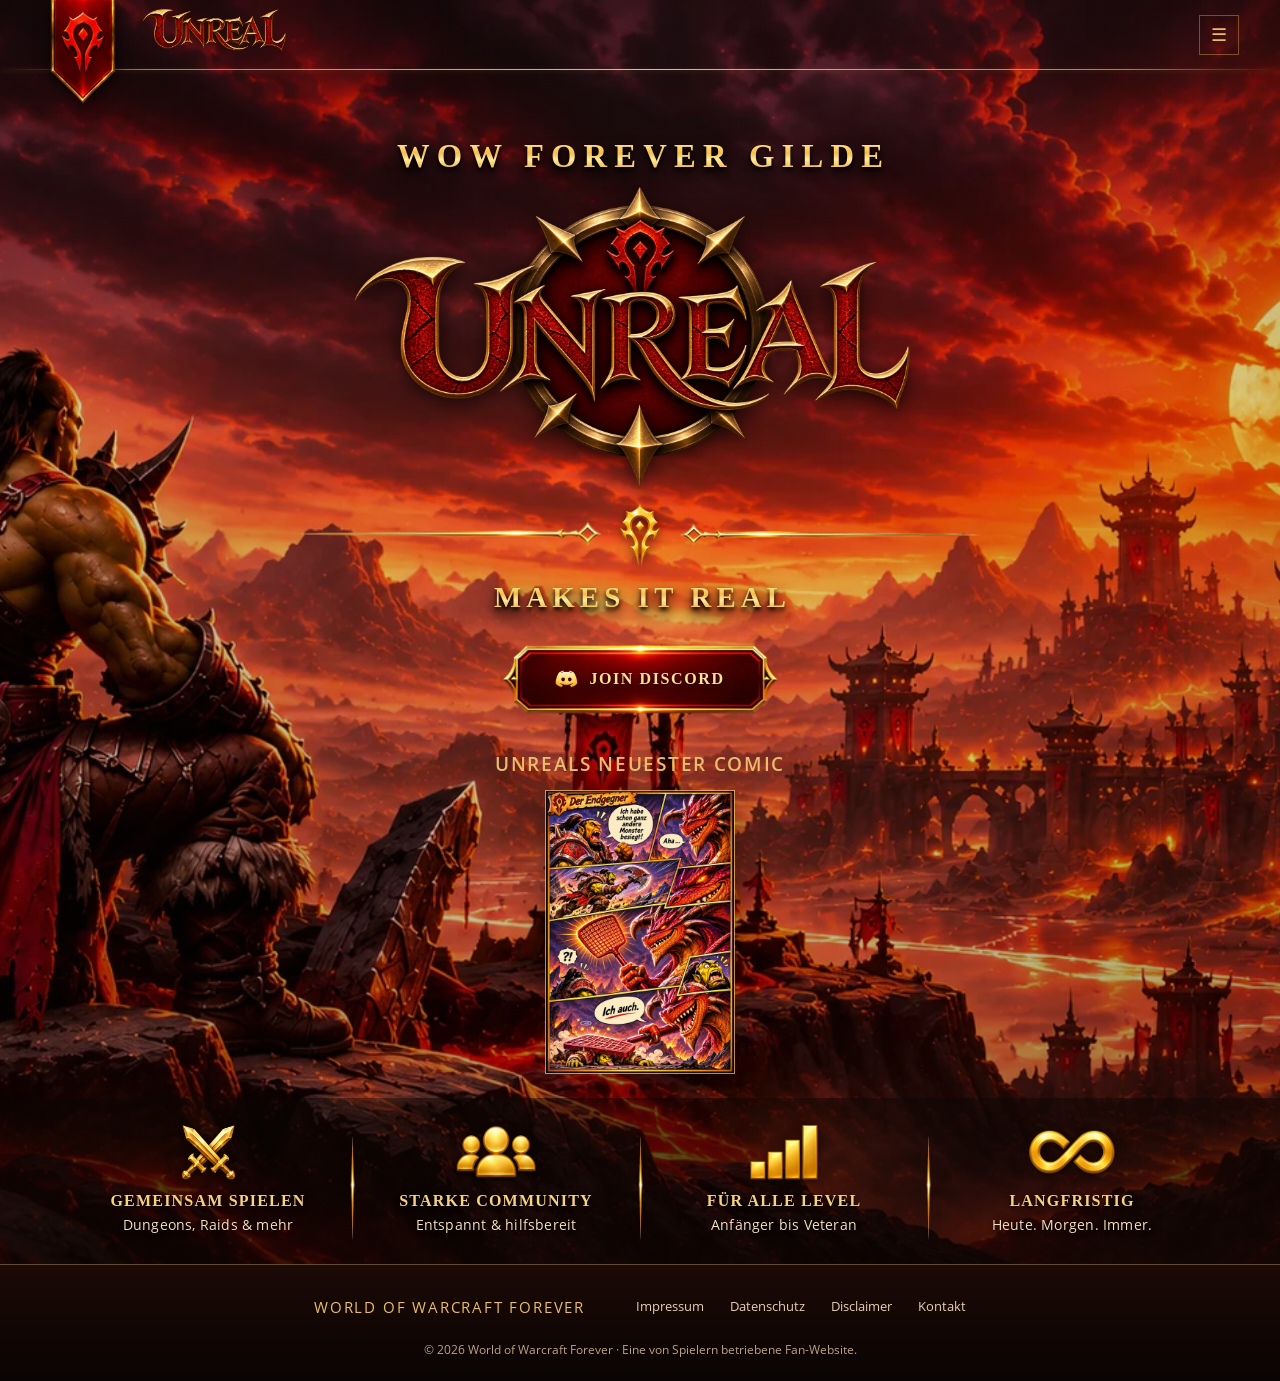
==== commit 0fdfd6f1: "Add approved comic 0001 website version" ====
--- a/index.html
+++ b/index.html
@@ -22,6 +22,7 @@
 <a class="active" href="index.html">Home</a>
 <a href="gilde.html">Gilde</a>
 <a href="erfolge.html">Erfolge</a>
+<a href="comics.html">Comics</a>
 <a href="ueber-uns.html">Über uns</a>
 <a href="faq.html">FAQ</a>
 <a href="kontakt.html">Kontakt</a>
@@ -44,6 +45,12 @@
 <a class="btn btn-discord" href="https://discord.gg/68T92xhXNz">
 <span class="cta-label"><img alt="" src="assets/discord-gold.webp"/>Join Discord</span>
 </a>
+<div class="home-comics-teaser">
+  <h2 class="home-comics-teaser-heading">UNREALS NEUESTER COMIC</h2>
+  <a href="comics.html#comic-0001" aria-label="Comic 0001 ansehen">
+    <img class="home-comics-teaser-image" src="assets/comic-0001-der-endgegner.webp" alt="Vorschau auf den neuesten Unreal-Comic, Comic 0001" width="1024" height="1536" loading="lazy"/>
+  </a>
+</div>
 </div>
 <div aria-label="Was unsere Gilde ausmacht" class="features">
 <article class="feature">
--- a/styles.css
+++ b/styles.css
@@ -6373,3 +6373,155 @@
 
 /* Datenschutz: Kontaktangaben als unauffällige Grafik im Stil des Fließtexts */
 .privacy-contact-image{display:block;width:min(100%,186px);height:auto;margin:0 0 1.2em 0;}
+
+
+/* Comics navigation: earlier compact menu breakpoint for the additional item. */
+@media (max-width: 1120px) {
+  .site-header .menu-toggle{ display:block; margin-left:auto; position:relative; z-index:5; }
+  .site-header .nav{ display:none; position:absolute; top:100%; left:0; right:0; padding:8px 20px 18px; background:rgba(12,4,3,.98); border-bottom:1px solid var(--line); flex-direction:column; gap:0; }
+  .site-header .nav.open{ display:flex; }
+  .site-header .nav a{ width:100%; min-height:44px; justify-content:center; padding:10px; }
+}
+@media (min-width: 1121px) { .site-header .menu-toggle{ display:none; } }
+.home-comics-teaser{
+  display:flex; flex-direction:column; align-items:center; justify-content:center; gap:5px;
+  width:min(440px,86vw); min-height:118px; margin:44px auto 0; padding:14px 22px;
+  color:#f6e6c8; text-decoration:none; text-align:center;
+  border:1px solid rgba(240,195,109,.9);
+  background:linear-gradient(180deg,rgba(12,4,3,.76),rgba(35,8,5,.84)),url("assets/comics-bibliothek-hero.webp") center/cover;
+  box-shadow:0 8px 24px rgba(0,0,0,.42), inset 0 0 22px rgba(0,0,0,.3);
+}
+.home-comics-teaser:hover{ border-color:#ffe0a0; box-shadow:0 0 18px rgba(240,195,109,.32); }
+.home-comics-teaser-label{ color:#e8bd70; font-size:10px; letter-spacing:.16em; }
+.home-comics-teaser strong{ color:#ffe0a0; font-size:22px; letter-spacing:.08em; text-transform:uppercase; }
+.home-comics-teaser span:last-child{ font-size:12px; }
+@media(max-width:900px){ .home-comics-teaser{ margin-top:32px; min-height:100px; } }
+
+
+/* Comics – mobile-first readable comic page */
+.comics-content{ max-width:1180px; }
+.comic-entry{ margin:46px auto 0; }
+.comic-entry-heading{ text-align:center; margin:0 auto 24px; max-width:820px; }
+.comic-entry-heading .eyebrow{ color:var(--gold); letter-spacing:.16em; }
+.comic-entry-heading h2{ margin:8px 0 10px; color:var(--gold); }
+.comic-entry-heading p{ color:#e0d0b8; line-height:1.65; }
+.comic-figure{ width:min(100%, 760px); margin:0 auto; text-align:center; }
+.comic-figure img{ display:block; width:100%; height:auto; border:1px solid rgba(224,174,91,.75); box-shadow:0 18px 48px rgba(0,0,0,.42); }
+.comic-figure figcaption{ margin-top:12px; color:#bda17a; font-size:13px; letter-spacing:.04em; }
+.comic-discord-cta{ max-width:820px; margin:42px auto 0; padding:32px 22px 38px; text-align:center; border-top:1px solid var(--line); }
+.comic-discord-cta h2{ color:var(--gold); margin:0 0 12px; }
+.comic-discord-cta p{ max-width:700px; margin:0 auto 24px; color:#e0d0b8; line-height:1.7; }
+.comic-discord-cta .btn{ margin:0 auto; }
+.home-comics-teaser{ display:flex; flex-direction:row; align-items:center; gap:14px; text-align:left; width:min(440px,86vw); min-height:112px; margin:44px auto 0; padding:9px 12px; }
+.home-comics-teaser-image{ display:block; width:62px; height:92px; object-fit:cover; object-position:center top; border:1px solid rgba(240,195,109,.8); flex:0 0 auto; }
+.home-comics-teaser-copy{ display:flex; flex-direction:column; align-items:flex-start; gap:5px; }
+.home-comics-teaser-copy strong{ color:#ffe0a0; font-size:20px; letter-spacing:.06em; text-transform:uppercase; }
+.home-comics-teaser-copy span:last-child{ font-size:12px; }
+@media(max-width:700px){
+ .comic-entry{ margin-top:34px; }
+ .comic-entry-heading{ margin-bottom:18px; }
+ .comic-figure{ width:100%; }
+ .comic-discord-cta{ margin-top:30px; padding:26px 8px 32px; }
+ .comic-discord-cta h2{ font-size:clamp(21px,6vw,28px); }
+ .home-comics-teaser{ margin-top:32px; min-height:96px; }
+ .home-comics-teaser-image{ width:54px; height:80px; }
+}
+
+
+/* Desktop: transparent Horde foreground artwork flanks the centered comic.
+   Mobile: hide the decoration to preserve the full readable comic width. */
+.comic-stage{ position:relative; isolation:isolate; padding:22px 0 34px; }
+.comic-stage::before{
+ content:""; position:absolute; z-index:-1; inset:0;
+ background:url("assets/about-cta-foreground.webp") center bottom / 100% auto no-repeat;
+ pointer-events:none;
+}
+.comic-figure{ position:relative; z-index:1; }
+@media(max-width:900px){
+ .comic-stage::before{ opacity:.32; background-size:auto 100%; }
+}
+@media(max-width:700px){
+ .comic-stage{ padding:10px 0 18px; }
+ .comic-stage::before{ display:none; }
+}
+
+
+/* Comics refinement: no reused banner artwork or framing on this page */
+.comics-page-body .comic-stage::before{ display:none !important; }
+.comics-page-body .comic-stage{ background:none !important; }
+.comics-page-body .comic-entry-heading{ margin:0 auto 12px; }
+.comics-page-body .comic-entry-heading h2,
+.comics-page-body .comic-entry-heading p{ display:none !important; }
+.comics-page-body .comic-figure img{ border:0; box-shadow:none; }
+.comics-page-body .comic-figure figcaption{ display:none; }
+.comics-page-body .comic-discord-cta{ border-top:0; padding-top:28px; }
+.comics-page-body .comic-discord-cta h2{ margin-bottom:18px; }
+.comics-page-body .comic-discord-cta .cta-label{ text-transform:uppercase; }
+
+/* Home: simple heading and larger clickable comic image, without a card */
+.home-comics-teaser{
+ display:flex !important; flex-direction:column !important; align-items:center !important;
+ width:min(520px,88vw) !important; min-height:0 !important; margin:34px auto 0 !important;
+ padding:0 !important; gap:12px !important; border:0 !important; background:none !important;
+ box-shadow:none !important; text-align:center !important;
+}
+.home-comics-teaser:hover{ border:0 !important; box-shadow:none !important; }
+.home-comics-teaser-heading{
+ margin:0 !important; color:#e8bd70 !important; font-size:clamp(13px,1.2vw,17px) !important;
+ font-weight:600 !important; letter-spacing:.12em !important; text-transform:uppercase !important;
+}
+.home-comics-teaser > a{ display:block; width:min(230px,58vw); line-height:0; }
+.home-comics-teaser-image{
+ display:block; width:100% !important; height:auto !important; object-fit:contain !important;
+ border:1px solid rgba(240,195,109,.72); box-shadow:0 10px 28px rgba(0,0,0,.45);
+}
+@media(max-width:900px){
+ .home-comics-teaser{ margin-top:28px !important; }
+ .home-comics-teaser > a{ width:min(210px,60vw); }
+}
+@media(max-width:600px){
+ .home-comics-teaser > a{ width:min(190px,62vw); }
+}
+
+/* Earlier mobile navigation switch: prevent the last menu item colliding with Discord. */
+@media(max-width:1320px){
+ .site-header .header-discord{ display:none !important; }
+ .site-header .menu-toggle{ display:flex !important; }
+ .site-header .nav{ display:none !important; }
+ .site-header .nav.open{ display:flex !important; }
+}
+@media(min-width:1321px){
+ .site-header .menu-toggle{ display:none !important; }
+ .site-header .nav{ display:flex !important; }
+}
+
+
+/* Lesbarkeit und Textkorrekturen für Comic 0001 */
+.comics-page-body .comic-entry-heading .comic-number{
+ display:inline-block;
+ font-size:18px !important;
+ line-height:1.5;
+ letter-spacing:.14em;
+ color:var(--gold);
+}
+.comics-page-body .comic-discord-copy{
+ max-width:760px;
+ margin:0 auto 20px;
+ color:#e0d0b8;
+ font-size:16px !important;
+ line-height:1.65;
+}
+.home-comics-teaser-heading{
+ font-size:clamp(16px,1.45vw,20px) !important;
+ line-height:1.45;
+ letter-spacing:.09em !important;
+}
+.home-comics-teaser > a{ width:min(190px,52vw) !important; }
+@media(max-width:900px){
+ .home-comics-teaser-heading{ font-size:16px !important; }
+ .home-comics-teaser > a{ width:min(180px,54vw) !important; }
+}
+@media(max-width:600px){
+ .home-comics-teaser-heading{ font-size:16px !important; }
+ .home-comics-teaser > a{ width:min(170px,56vw) !important; }
+}
